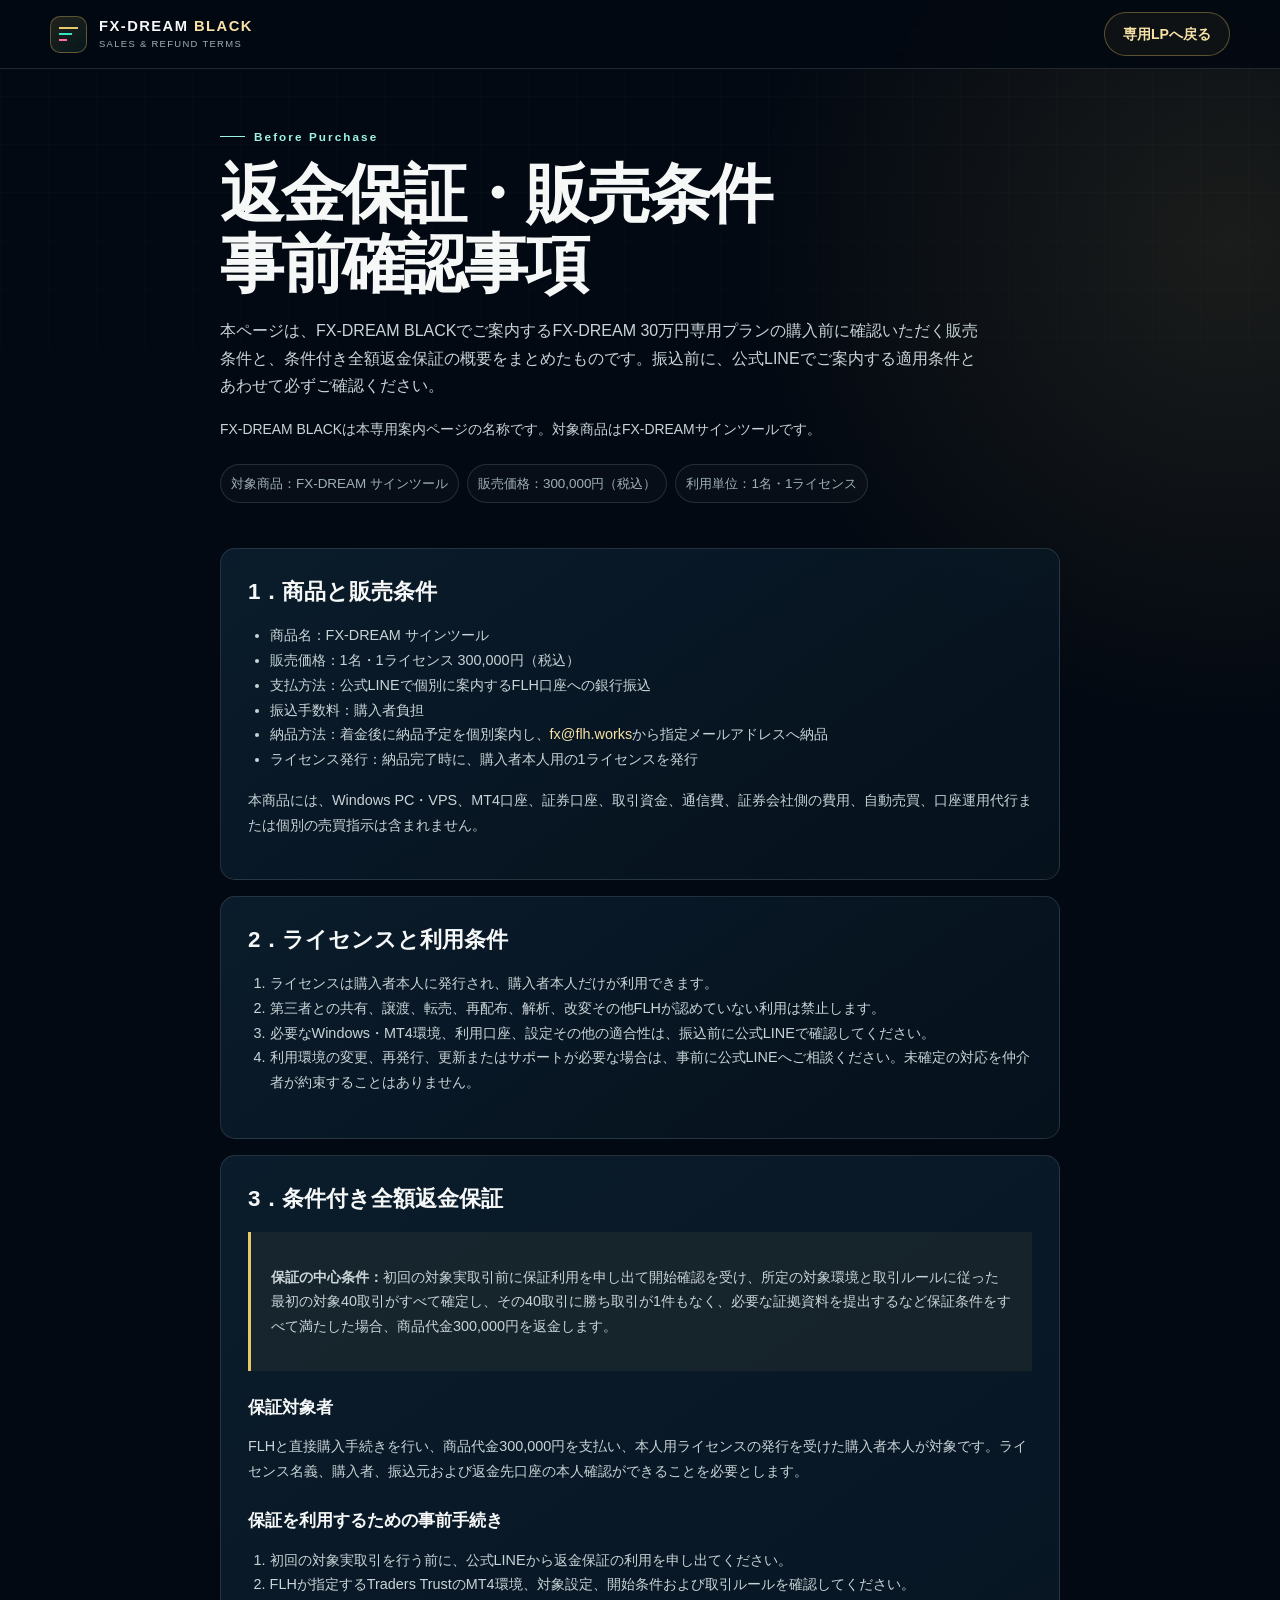
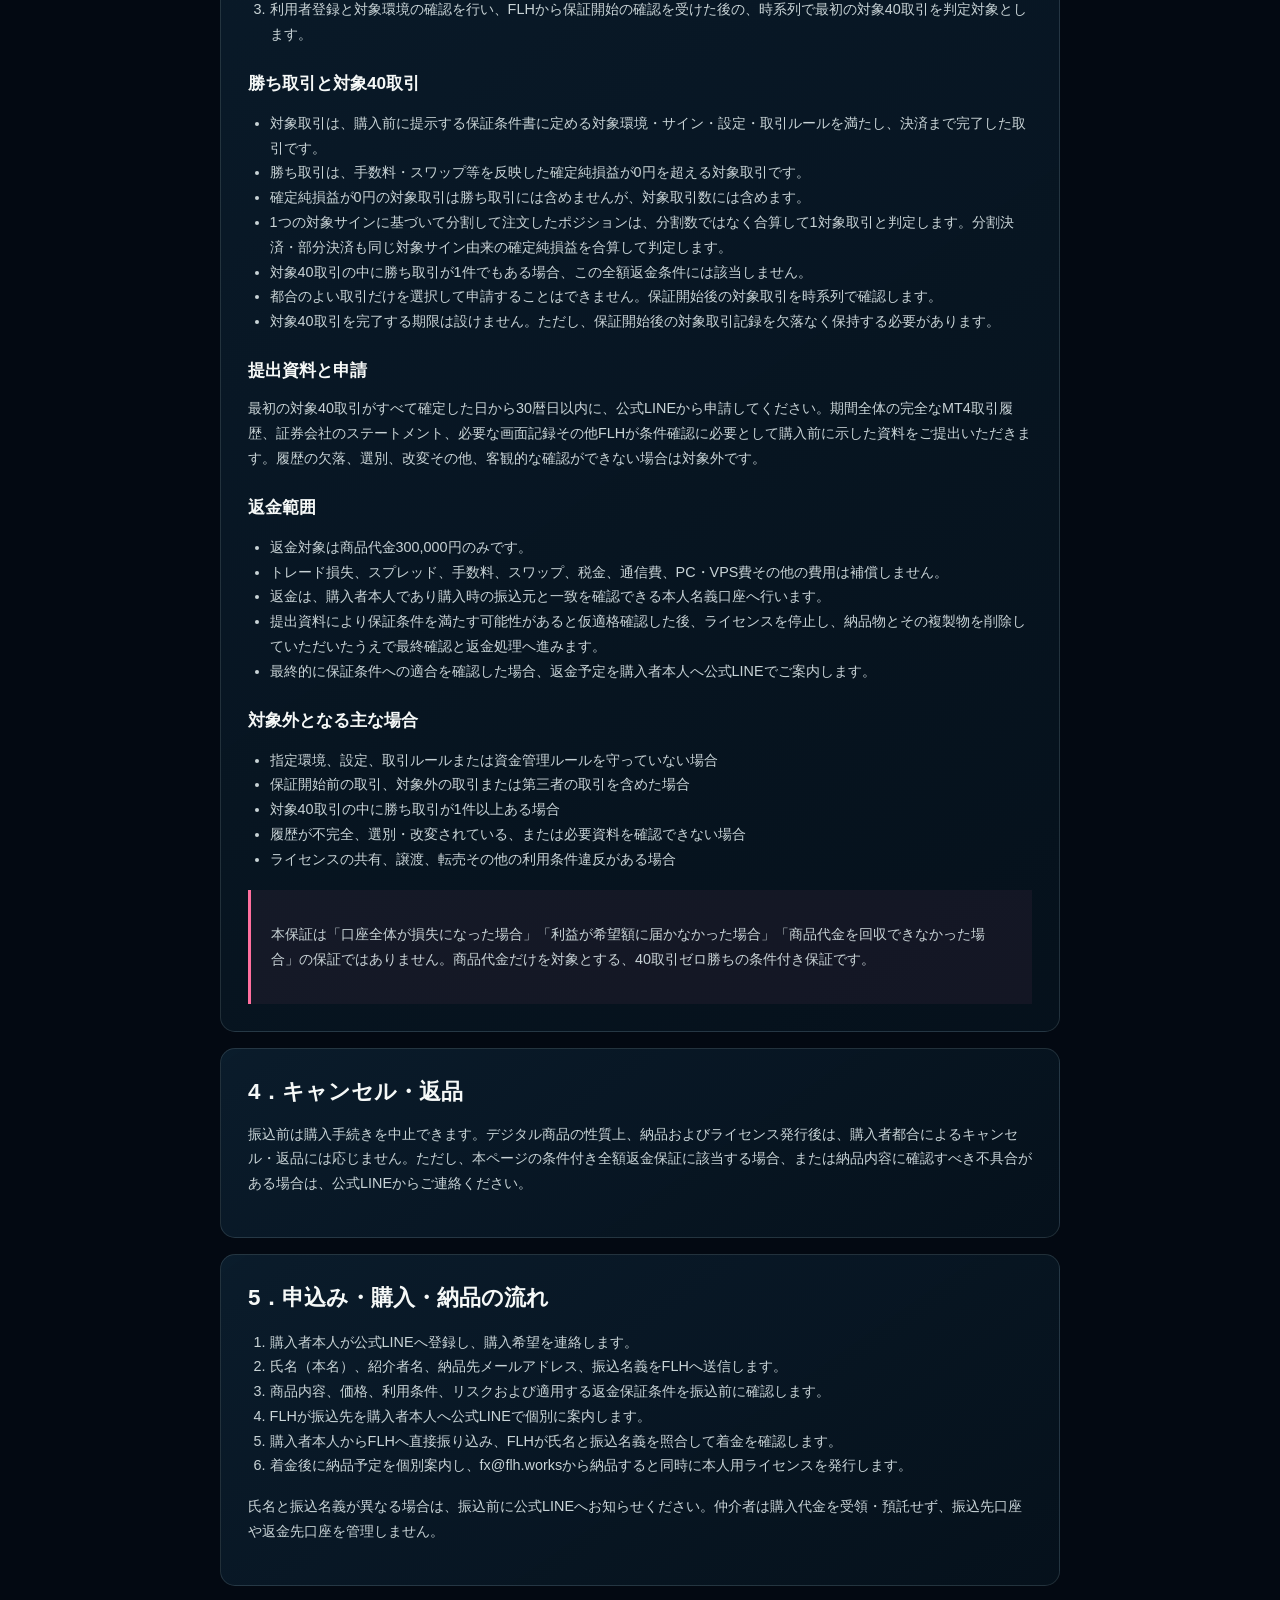
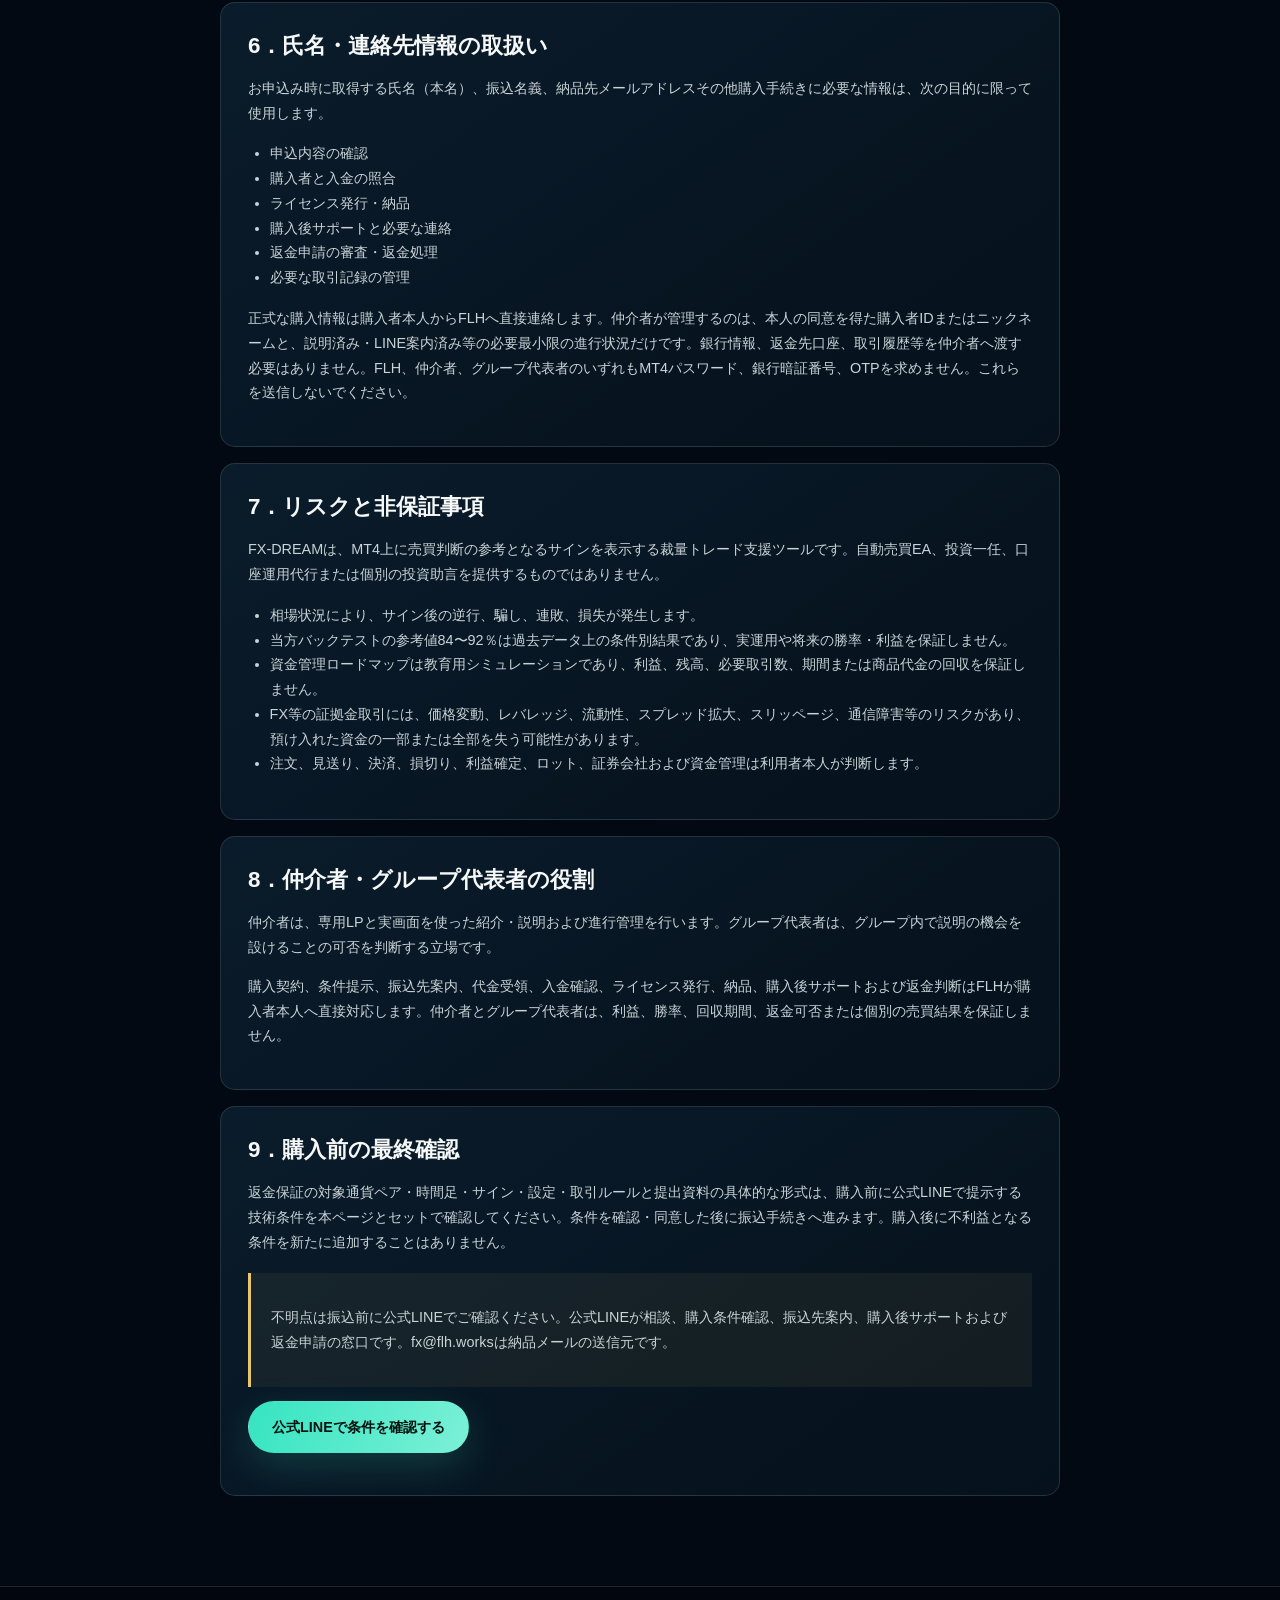
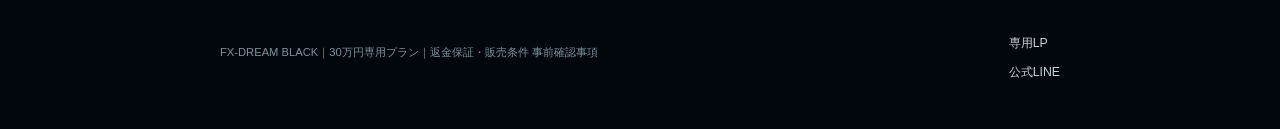
==== terms.html @ 77633f67 "Bust cached assets for rebuilt presentation" ====
<!doctype html>
<html lang="ja">
<head>
  <meta charset="utf-8">
  <meta name="viewport" content="width=device-width, initial-scale=1, viewport-fit=cover">
  <meta name="robots" content="noindex,nofollow,noarchive,nosnippet">
  <meta name="googlebot" content="noindex,nofollow,noarchive,nosnippet">
  <meta name="description" content="FX-DREAM BLACKで案内するFX-DREAM 30万円専用プランの販売条件、条件付き全額返金保証、リスクおよび個人情報の取扱いに関する事前確認事項です。">
  <meta name="theme-color" content="#030a12">
  <title>返金保証・販売条件｜FX-DREAM BLACK</title>
  <link rel="stylesheet" href="assets/css/styles.css?v=20260831-v2">
  <script src="assets/js/main.js?v=20260831-v2" defer></script>
</head>
<body>
  <a class="skip-link" href="#main">本文へ移動</a>
  <header class="site-header">
    <div class="container header-inner">
      <a class="brand" href="index.html" aria-label="FX-DREAM BLACK専用LPへ戻る">
        <span class="brand-symbol" aria-hidden="true"><i></i><i></i><i></i></span>
        <span class="brand-copy"><strong>FX-DREAM <em>BLACK</em></strong><span>SALES &amp; REFUND TERMS</span></span>
      </a>
      <a class="button secondary compact" href="index.html">専用LPへ戻る</a>
    </div>
  </header>

  <main class="subpage" id="main">
    <section class="simple-heading">
      <div class="narrow">
        <p class="eyebrow">Before Purchase</p>
        <h1>返金保証・販売条件<br>事前確認事項</h1>
        <p>本ページは、FX-DREAM BLACKでご案内するFX-DREAM 30万円専用プランの購入前に確認いただく販売条件と、条件付き全額返金保証の概要をまとめたものです。振込前に、公式LINEでご案内する適用条件とあわせて必ずご確認ください。</p>
        <p class="small muted">FX-DREAM BLACKは本専用案内ページの名称です。対象商品はFX-DREAMサインツールです。</p>
        <div class="doc-meta"><span>対象商品：FX-DREAM サインツール</span><span>販売価格：300,000円（税込）</span><span>利用単位：1名・1ライセンス</span></div>
      </div>
    </section>

    <section class="terms-content">
      <div class="narrow">
        <article class="term-card">
          <h2>1．商品と販売条件</h2>
          <ul>
            <li>商品名：FX-DREAM サインツール</li>
            <li>販売価格：1名・1ライセンス 300,000円（税込）</li>
            <li>支払方法：公式LINEで個別に案内するFLH口座への銀行振込</li>
            <li>振込手数料：購入者負担</li>
            <li>納品方法：着金後に納品予定を個別案内し、<span class="accent">fx@flh.works</span>から指定メールアドレスへ納品</li>
            <li>ライセンス発行：納品完了時に、購入者本人用の1ライセンスを発行</li>
          </ul>
          <p>本商品には、Windows PC・VPS、MT4口座、証券口座、取引資金、通信費、証券会社側の費用、自動売買、口座運用代行または個別の売買指示は含まれません。</p>
        </article>

        <article class="term-card">
          <h2>2．ライセンスと利用条件</h2>
          <ol>
            <li>ライセンスは購入者本人に発行され、購入者本人だけが利用できます。</li>
            <li>第三者との共有、譲渡、転売、再配布、解析、改変その他FLHが認めていない利用は禁止します。</li>
            <li>必要なWindows・MT4環境、利用口座、設定その他の適合性は、振込前に公式LINEで確認してください。</li>
            <li>利用環境の変更、再発行、更新またはサポートが必要な場合は、事前に公式LINEへご相談ください。未確定の対応を仲介者が約束することはありません。</li>
          </ol>
        </article>

        <article class="term-card">
          <h2>3．条件付き全額返金保証</h2>
          <div class="important-box"><p><strong>保証の中心条件：</strong>初回の対象実取引前に保証利用を申し出て開始確認を受け、所定の対象環境と取引ルールに従った最初の対象40取引がすべて確定し、その40取引に勝ち取引が1件もなく、必要な証拠資料を提出するなど保証条件をすべて満たした場合、商品代金300,000円を返金します。</p></div>

          <h3>保証対象者</h3>
          <p>FLHと直接購入手続きを行い、商品代金300,000円を支払い、本人用ライセンスの発行を受けた購入者本人が対象です。ライセンス名義、購入者、振込元および返金先口座の本人確認ができることを必要とします。</p>

          <h3>保証を利用するための事前手続き</h3>
          <ol>
            <li>初回の対象実取引を行う前に、公式LINEから返金保証の利用を申し出てください。</li>
            <li>FLHが指定するTraders TrustのMT4環境、対象設定、開始条件および取引ルールを確認してください。</li>
            <li>利用者登録と対象環境の確認を行い、FLHから保証開始の確認を受けた後の、時系列で最初の対象40取引を判定対象とします。</li>
          </ol>

          <h3>勝ち取引と対象40取引</h3>
          <ul>
            <li>対象取引は、購入前に提示する保証条件書に定める対象環境・サイン・設定・取引ルールを満たし、決済まで完了した取引です。</li>
            <li>勝ち取引は、手数料・スワップ等を反映した確定純損益が0円を超える対象取引です。</li>
            <li>確定純損益が0円の対象取引は勝ち取引には含めませんが、対象取引数には含めます。</li>
            <li>1つの対象サインに基づいて分割して注文したポジションは、分割数ではなく合算して1対象取引と判定します。分割決済・部分決済も同じ対象サイン由来の確定純損益を合算して判定します。</li>
            <li>対象40取引の中に勝ち取引が1件でもある場合、この全額返金条件には該当しません。</li>
            <li>都合のよい取引だけを選択して申請することはできません。保証開始後の対象取引を時系列で確認します。</li>
            <li>対象40取引を完了する期限は設けません。ただし、保証開始後の対象取引記録を欠落なく保持する必要があります。</li>
          </ul>

          <h3>提出資料と申請</h3>
          <p>最初の対象40取引がすべて確定した日から30暦日以内に、公式LINEから申請してください。期間全体の完全なMT4取引履歴、証券会社のステートメント、必要な画面記録その他FLHが条件確認に必要として購入前に示した資料をご提出いただきます。履歴の欠落、選別、改変その他、客観的な確認ができない場合は対象外です。</p>

          <h3>返金範囲</h3>
          <ul>
            <li>返金対象は商品代金300,000円のみです。</li>
            <li>トレード損失、スプレッド、手数料、スワップ、税金、通信費、PC・VPS費その他の費用は補償しません。</li>
            <li>返金は、購入者本人であり購入時の振込元と一致を確認できる本人名義口座へ行います。</li>
            <li>提出資料により保証条件を満たす可能性があると仮適格確認した後、ライセンスを停止し、納品物とその複製物を削除していただいたうえで最終確認と返金処理へ進みます。</li>
            <li>最終的に保証条件への適合を確認した場合、返金予定を購入者本人へ公式LINEでご案内します。</li>
          </ul>

          <h3>対象外となる主な場合</h3>
          <ul>
            <li>指定環境、設定、取引ルールまたは資金管理ルールを守っていない場合</li>
            <li>保証開始前の取引、対象外の取引または第三者の取引を含めた場合</li>
            <li>対象40取引の中に勝ち取引が1件以上ある場合</li>
            <li>履歴が不完全、選別・改変されている、または必要資料を確認できない場合</li>
            <li>ライセンスの共有、譲渡、転売その他の利用条件違反がある場合</li>
          </ul>

          <div class="ng-box"><p>本保証は「口座全体が損失になった場合」「利益が希望額に届かなかった場合」「商品代金を回収できなかった場合」の保証ではありません。商品代金だけを対象とする、40取引ゼロ勝ちの条件付き保証です。</p></div>
        </article>

        <article class="term-card">
          <h2>4．キャンセル・返品</h2>
          <p>振込前は購入手続きを中止できます。デジタル商品の性質上、納品およびライセンス発行後は、購入者都合によるキャンセル・返品には応じません。ただし、本ページの条件付き全額返金保証に該当する場合、または納品内容に確認すべき不具合がある場合は、公式LINEからご連絡ください。</p>
        </article>

        <article class="term-card">
          <h2>5．申込み・購入・納品の流れ</h2>
          <ol>
            <li>購入者本人が公式LINEへ登録し、購入希望を連絡します。</li>
            <li>氏名（本名）、紹介者名、納品先メールアドレス、振込名義をFLHへ送信します。</li>
            <li>商品内容、価格、利用条件、リスクおよび適用する返金保証条件を振込前に確認します。</li>
            <li>FLHが振込先を購入者本人へ公式LINEで個別に案内します。</li>
            <li>購入者本人からFLHへ直接振り込み、FLHが氏名と振込名義を照合して着金を確認します。</li>
            <li>着金後に納品予定を個別案内し、fx@flh.worksから納品すると同時に本人用ライセンスを発行します。</li>
          </ol>
          <p>氏名と振込名義が異なる場合は、振込前に公式LINEへお知らせください。仲介者は購入代金を受領・預託せず、振込先口座や返金先口座を管理しません。</p>
        </article>

        <article class="term-card">
          <h2>6．氏名・連絡先情報の取扱い</h2>
          <p>お申込み時に取得する氏名（本名）、振込名義、納品先メールアドレスその他購入手続きに必要な情報は、次の目的に限って使用します。</p>
          <ul>
            <li>申込内容の確認</li>
            <li>購入者と入金の照合</li>
            <li>ライセンス発行・納品</li>
            <li>購入後サポートと必要な連絡</li>
            <li>返金申請の審査・返金処理</li>
            <li>必要な取引記録の管理</li>
          </ul>
          <p>正式な購入情報は購入者本人からFLHへ直接連絡します。仲介者が管理するのは、本人の同意を得た購入者IDまたはニックネームと、説明済み・LINE案内済み等の必要最小限の進行状況だけです。銀行情報、返金先口座、取引履歴等を仲介者へ渡す必要はありません。FLH、仲介者、グループ代表者のいずれもMT4パスワード、銀行暗証番号、OTPを求めません。これらを送信しないでください。</p>
        </article>

        <article class="term-card">
          <h2>7．リスクと非保証事項</h2>
          <p>FX-DREAMは、MT4上に売買判断の参考となるサインを表示する裁量トレード支援ツールです。自動売買EA、投資一任、口座運用代行または個別の投資助言を提供するものではありません。</p>
          <ul>
            <li>相場状況により、サイン後の逆行、騙し、連敗、損失が発生します。</li>
            <li>当方バックテストの参考値84〜92％は過去データ上の条件別結果であり、実運用や将来の勝率・利益を保証しません。</li>
            <li>資金管理ロードマップは教育用シミュレーションであり、利益、残高、必要取引数、期間または商品代金の回収を保証しません。</li>
            <li>FX等の証拠金取引には、価格変動、レバレッジ、流動性、スプレッド拡大、スリッページ、通信障害等のリスクがあり、預け入れた資金の一部または全部を失う可能性があります。</li>
            <li>注文、見送り、決済、損切り、利益確定、ロット、証券会社および資金管理は利用者本人が判断します。</li>
          </ul>
        </article>

        <article class="term-card">
          <h2>8．仲介者・グループ代表者の役割</h2>
          <p>仲介者は、専用LPと実画面を使った紹介・説明および進行管理を行います。グループ代表者は、グループ内で説明の機会を設けることの可否を判断する立場です。</p>
          <p>購入契約、条件提示、振込先案内、代金受領、入金確認、ライセンス発行、納品、購入後サポートおよび返金判断はFLHが購入者本人へ直接対応します。仲介者とグループ代表者は、利益、勝率、回収期間、返金可否または個別の売買結果を保証しません。</p>
        </article>

        <article class="term-card">
          <h2>9．購入前の最終確認</h2>
          <p>返金保証の対象通貨ペア・時間足・サイン・設定・取引ルールと提出資料の具体的な形式は、購入前に公式LINEで提示する技術条件を本ページとセットで確認してください。条件を確認・同意した後に振込手続きへ進みます。購入後に不利益となる条件を新たに追加することはありません。</p>
          <div class="important-box"><p>不明点は振込前に公式LINEでご確認ください。公式LINEが相談、購入条件確認、振込先案内、購入後サポートおよび返金申請の窓口です。fx@flh.worksは納品メールの送信元です。</p></div>
          <p><a class="button" href="https://lin.ee/Pple6nd" target="_blank" rel="noopener noreferrer">公式LINEで条件を確認する</a></p>
        </article>
      </div>
    </section>
  </main>

  <footer class="site-footer">
    <div class="narrow footer-grid"><p>FX-DREAM BLACK｜30万円専用プラン｜返金保証・販売条件 事前確認事項</p><div class="footer-links"><a href="index.html">専用LP</a><a href="https://lin.ee/Pple6nd" target="_blank" rel="noopener noreferrer">公式LINE</a></div></div>
  </footer>
</body>
</html>
---- assets/css/styles.css ----
:root {
  color-scheme: dark;
  --bg: #030912;
  --bg-soft: #071421;
  --surface: #0a1a29;
  --surface-2: #0d2233;
  --ink: #f5f8f7;
  --muted: #9fb0b7;
  --muted-strong: #c9d4d7;
  --aqua: #35e4c1;
  --aqua-soft: #9cf5e2;
  --pink: #ff6f9e;
  --pink-soft: #ffb2ca;
  --gold: #e9c669;
  --gold-soft: #f8e2a6;
  --danger: #ff9b9b;
  --line: rgba(193, 218, 220, .15);
  --line-strong: rgba(233, 198, 105, .35);
  --shadow: 0 30px 90px rgba(0, 0, 0, .38);
  --radius-lg: 30px;
  --radius-md: 20px;
  --radius-sm: 13px;
  --max: 1180px;
}

* {
  box-sizing: border-box;
}

html {
  scroll-behavior: smooth;
  scroll-padding-top: 82px;
  -webkit-text-size-adjust: 100%;
}

body {
  margin: 0;
  color: var(--ink);
  background:
    radial-gradient(circle at 14% -10%, rgba(53, 228, 193, .13), transparent 31rem),
    radial-gradient(circle at 96% 5%, rgba(233, 198, 105, .1), transparent 30rem),
    var(--bg);
  font-family: -apple-system, BlinkMacSystemFont, "Hiragino Sans", "Yu Gothic UI", "Yu Gothic", Meiryo, sans-serif;
  line-height: 1.72;
  overflow-x: hidden;
}

body::before {
  position: fixed;
  inset: 0;
  z-index: -2;
  background-image:
    linear-gradient(rgba(255, 255, 255, .018) 1px, transparent 1px),
    linear-gradient(90deg, rgba(255, 255, 255, .018) 1px, transparent 1px);
  background-size: 48px 48px;
  content: "";
  mask-image: linear-gradient(to bottom, #000, transparent 78%);
}

body.is-menu-open {
  overflow: hidden;
}

img {
  display: block;
  max-width: 100%;
  height: auto;
}

a {
  color: inherit;
}

button,
a {
  -webkit-tap-highlight-color: transparent;
}

button,
input,
textarea,
select {
  font: inherit;
}

button {
  color: inherit;
}

:focus-visible {
  outline: 3px solid var(--gold);
  outline-offset: 4px;
}

.skip-link {
  position: fixed;
  top: 10px;
  left: 10px;
  z-index: 9999;
  padding: 9px 14px;
  border-radius: 9px;
  color: #07120f;
  background: var(--gold-soft);
  font-weight: 800;
  transform: translateY(-160%);
}

.skip-link:focus {
  transform: none;
}

.container {
  width: min(calc(100% - 40px), var(--max));
  margin-inline: auto;
}

.narrow {
  width: min(calc(100% - 40px), 840px);
  margin-inline: auto;
}

.muted {
  color: var(--muted);
}

.small {
  font-size: .87rem;
}

.accent {
  color: var(--gold-soft);
}

.eyebrow {
  margin: 0 0 13px;
  color: var(--aqua-soft);
  font-size: .73rem;
  font-weight: 900;
  letter-spacing: .18em;
  line-height: 1.5;
}

.eyebrow::before {
  display: inline-block;
  width: 25px;
  height: 1px;
  margin: 0 9px 4px 0;
  background: currentColor;
  content: "";
}

.site-header {
  position: fixed;
  inset: 0 0 auto;
  z-index: 100;
  border-bottom: 1px solid var(--line);
  background: rgba(3, 9, 18, .88);
  backdrop-filter: blur(18px);
}

.header-progress {
  height: 2px;
  background: rgba(255, 255, 255, .04);
}

.header-progress span {
  display: block;
  width: 0;
  height: 100%;
  background: linear-gradient(90deg, var(--aqua), var(--gold));
  transition: width .1s linear;
}

.header-inner {
  display: flex;
  min-height: 68px;
  align-items: center;
  justify-content: space-between;
  gap: 22px;
}

.brand {
  display: inline-flex;
  align-items: center;
  gap: 12px;
  color: var(--ink);
  text-decoration: none;
  white-space: nowrap;
}

.brand-symbol {
  display: grid;
  width: 37px;
  height: 37px;
  place-content: center;
  gap: 4px;
  border: 1px solid var(--line-strong);
  border-radius: 10px;
  background: linear-gradient(145deg, rgba(233, 198, 105, .14), rgba(53, 228, 193, .07));
}

.brand-symbol i {
  display: block;
  width: 19px;
  height: 2px;
  background: var(--gold);
}

.brand-symbol i:nth-child(2) {
  width: 13px;
  background: var(--aqua);
}

.brand-symbol i:nth-child(3) {
  width: 8px;
  background: var(--pink);
}

.brand-copy {
  display: grid;
  line-height: 1.06;
}

.brand-copy strong {
  font-size: .92rem;
  letter-spacing: .1em;
}

.brand-copy em {
  color: var(--gold-soft);
  font-style: normal;
}

.brand-copy span {
  margin-top: 5px;
  color: var(--muted);
  font-size: .59rem;
  letter-spacing: .14em;
}

.nav-list {
  display: flex;
  align-items: center;
  gap: 3px;
  margin: 0;
  padding: 0;
  list-style: none;
}

.nav-list a {
  display: block;
  padding: 8px 10px;
  border-radius: 8px;
  color: var(--muted-strong);
  font-size: .76rem;
  font-weight: 760;
  text-decoration: none;
}

.nav-list a:hover,
.nav-list a[aria-current="true"] {
  color: var(--ink);
  background: rgba(255, 255, 255, .06);
}

.nav-list .nav-cta {
  margin-left: 8px;
  padding-inline: 16px;
  color: #03130f;
  background: var(--aqua);
}

.nav-list .nav-cta:hover {
  color: #03130f;
  background: var(--aqua-soft);
}

.menu-button {
  display: none;
  width: 44px;
  height: 44px;
  border: 1px solid var(--line);
  border-radius: 11px;
  background: rgba(255, 255, 255, .04);
  cursor: pointer;
}

.menu-button span,
.menu-button::before,
.menu-button::after {
  display: block;
  width: 20px;
  height: 1px;
  margin: 5px auto;
  background: currentColor;
  content: "";
}

.button {
  display: inline-flex;
  min-height: 52px;
  align-items: center;
  justify-content: center;
  gap: 10px;
  padding: 12px 23px;
  border: 1px solid transparent;
  border-radius: 999px;
  color: #03130f;
  background: linear-gradient(115deg, var(--aqua), #7cf0d7);
  box-shadow: 0 13px 38px rgba(53, 228, 193, .18);
  font-weight: 880;
  text-decoration: none;
  transition: transform .2s ease, box-shadow .2s ease;
}

.button:hover {
  box-shadow: 0 17px 46px rgba(53, 228, 193, .27);
  transform: translateY(-2px);
}

.button.secondary {
  border-color: var(--line-strong);
  color: var(--gold-soft);
  background: rgba(233, 198, 105, .05);
  box-shadow: none;
}

.button.compact {
  min-height: 44px;
  padding: 9px 18px;
  font-size: .88rem;
}

.hero {
  position: relative;
  padding: 112px 0 38px;
  overflow: clip;
}

.hero::before {
  position: absolute;
  top: 2%;
  right: -9rem;
  z-index: -1;
  width: 34rem;
  height: 34rem;
  border: 1px solid rgba(233, 198, 105, .15);
  border-radius: 50%;
  box-shadow: 0 0 0 80px rgba(53, 228, 193, .025), 0 0 0 160px rgba(233, 198, 105, .017);
  content: "";
}

.hero-shell {
  display: grid;
  grid-template-columns: minmax(0, .95fr) minmax(510px, 1.05fr);
  align-items: center;
  gap: clamp(34px, 5vw, 68px);
}

.hero h1 {
  margin: 0;
  letter-spacing: -.045em;
  line-height: 1.02;
}

.hero h1 span,
.hero h1 strong,
.hero h1 em {
  display: block;
}

.hero h1 span {
  color: var(--muted-strong);
  font-size: clamp(1.35rem, 2vw, 1.8rem);
  font-weight: 720;
  letter-spacing: -.02em;
}

.hero h1 strong {
  margin-top: .14em;
  color: transparent;
  background: linear-gradient(102deg, var(--gold-soft), var(--gold) 48%, var(--aqua-soft));
  -webkit-background-clip: text;
  background-clip: text;
  font-size: clamp(3rem, 4.35vw, 4.35rem);
  font-weight: 900;
  white-space: nowrap;
}

.hero h1 strong small {
  margin-right: .34em;
  font-family: inherit;
  font-size: .36em;
  font-weight: 850;
  letter-spacing: .04em;
  vertical-align: .3em;
}

.hero h1 em {
  margin-top: .32em;
  font-size: clamp(1.95rem, 3.1vw, 3rem);
  font-style: normal;
  font-weight: 850;
  line-height: 1.16;
}

.hero-lead {
  max-width: 600px;
  margin: 24px 0 0;
  color: var(--muted-strong);
  font-size: clamp(.98rem, 1.3vw, 1.12rem);
}

.hero-facts {
  display: grid;
  grid-template-columns: 1.2fr .72fr .9fr;
  gap: 9px;
  margin-top: 25px;
}

.hero-facts div {
  padding: 13px 14px;
  border: 1px solid var(--line);
  border-radius: 12px;
  background: rgba(255, 255, 255, .026);
}

.hero-facts strong {
  display: block;
  color: var(--gold-soft);
  font-size: 1.15rem;
  line-height: 1.25;
}

.hero-facts strong small {
  margin-left: 3px;
  font-size: .58em;
}

.hero-facts span {
  display: block;
  margin-top: 3px;
  color: var(--muted);
  font-size: .72rem;
}

.hero-button {
  margin-top: 25px;
}

.hero-caveat {
  margin: 17px 0 0;
  color: var(--muted);
  font-size: .72rem;
  line-height: 1.62;
}

.hero-visual {
  min-width: 0;
}

.hero-screen,
.proof-screen,
.gallery-rail button,
.roadmap-visual,
.text-link {
  border: 0;
  cursor: zoom-in;
}

.hero-screen {
  width: 100%;
  padding: 10px;
  border: 1px solid var(--line-strong);
  border-radius: 26px;
  background: linear-gradient(145deg, rgba(255, 255, 255, .075), rgba(255, 255, 255, .018));
  box-shadow: var(--shadow);
  text-align: left;
}

.screen-chrome {
  display: flex;
  min-height: 28px;
  align-items: center;
  gap: 6px;
  padding: 0 5px 7px;
}

.screen-chrome i {
  width: 7px;
  height: 7px;
  border-radius: 50%;
  background: rgba(255, 255, 255, .22);
}

.screen-chrome i:first-child {
  background: var(--pink);
}

.screen-chrome i:nth-child(2) {
  background: var(--gold);
}

.screen-chrome i:nth-child(3) {
  background: var(--aqua);
}

.screen-chrome b {
  margin-left: auto;
  color: var(--muted);
  font-size: .63rem;
  font-weight: 700;
  letter-spacing: .1em;
}

.annotated-frame {
  position: relative;
  display: block;
  margin-inline: auto;
  overflow: hidden;
  border: 1px solid rgba(255, 255, 255, .08);
  border-radius: 17px;
  background: #01050a;
}

.annotated-frame img {
  width: 100%;
  height: auto;
}

.signal-pin {
  position: absolute;
  z-index: 3;
  display: grid;
  place-items: center;
  pointer-events: none;
  transform: translate(-50%, -50%);
}

.signal-pin i {
  display: block;
  width: clamp(31px, 3.5vw, 48px);
  height: clamp(31px, 3.5vw, 48px);
  border: 3px solid currentColor;
  border-radius: 50%;
  background: rgba(3, 9, 18, .07);
  box-shadow: 0 0 0 5px rgba(3, 9, 18, .58), 0 0 26px currentColor;
  animation: signal-pulse 2.6s ease-in-out infinite;
}

.signal-pin b {
  position: absolute;
  bottom: calc(100% + 8px);
  left: 50%;
  min-width: 55px;
  padding: 4px 8px;
  border-radius: 999px;
  color: #04100d;
  background: currentColor;
  font-size: .62rem;
  font-weight: 950;
  letter-spacing: .09em;
  line-height: 1;
  text-align: center;
  transform: translateX(-50%);
}

.signal-pin.buy {
  color: var(--aqua);
}

.signal-pin.sell {
  color: var(--pink);
}

.signal-pin.buy b {
  color: #04100d;
  background: var(--aqua);
}

.signal-pin.sell b {
  color: #18050b;
  background: var(--pink);
}

.hero-buy {
  top: 66.4%;
  left: 11.6%;
}

.hero-sell {
  top: 31%;
  left: 73.5%;
}

.case-buy {
  top: 76%;
  left: 15.2%;
}

.case-sell {
  top: 28.5%;
  left: 63.3%;
}

.reversal-sell {
  top: 39%;
  left: 12%;
}

.reversal-buy {
  top: 53%;
  left: 87.5%;
}

@keyframes signal-pulse {
  0%, 100% { transform: scale(.94); opacity: .84; }
  50% { transform: scale(1.08); opacity: 1; }
}

@media (prefers-reduced-motion: reduce) {
  *, *::before, *::after {
    scroll-behavior: auto !important;
    animation-duration: .01ms !important;
    animation-iteration-count: 1 !important;
  }
}

.visual-caption {
  display: flex;
  align-items: center;
  justify-content: space-between;
  gap: 10px;
  padding: 11px 9px 0;
  color: var(--muted);
  font-size: .72rem;
}

.visual-caption span {
  display: inline-flex;
  align-items: center;
  gap: 8px;
  color: var(--aqua-soft);
  font-weight: 800;
}

.visual-caption span i {
  width: 7px;
  height: 7px;
  border-radius: 50%;
  background: var(--aqua);
  box-shadow: 0 0 0 5px rgba(53, 228, 193, .1);
}

.hero-footnote {
  margin-top: 24px;
  color: var(--muted);
  font-size: .67rem;
  text-align: center;
}

.presenter-band {
  border-block: 1px solid var(--line);
  background: linear-gradient(100deg, rgba(53, 228, 193, .08), rgba(233, 198, 105, .04));
}

.presenter-inner {
  display: grid;
  grid-template-columns: auto 1fr auto;
  align-items: center;
  gap: 28px;
  min-height: 155px;
  padding-block: 25px;
}

.presenter-number {
  color: rgba(233, 198, 105, .34);
  font-family: Georgia, serif;
  font-size: 4.2rem;
  font-style: italic;
  line-height: 1;
}

.presenter-inner .eyebrow {
  margin-bottom: 7px;
}

.presenter-inner h2 {
  margin: 0;
  font-size: clamp(1.35rem, 2.2vw, 2rem);
  line-height: 1.32;
}

.presenter-inner p:last-child {
  margin: 5px 0 0;
  color: var(--muted);
  font-size: .86rem;
}

.presenter-badge {
  min-width: 150px;
  padding: 15px 19px;
  border: 1px solid var(--line-strong);
  border-radius: 14px;
  background: rgba(3, 9, 18, .48);
  text-align: center;
}

.presenter-badge span,
.presenter-badge strong {
  display: block;
}

.presenter-badge span {
  color: var(--muted);
  font-size: .72rem;
}

.presenter-badge strong {
  color: var(--gold-soft);
  font-size: 1.05rem;
}

.section {
  position: relative;
  padding: clamp(74px, 8vw, 104px) 0;
}

.section-intro {
  margin-bottom: 46px;
}

.section-intro h2,
.simple-heading h1,
.simple-heading h2 {
  margin: 0;
  font-size: clamp(2.35rem, 4.7vw, 4.4rem);
  letter-spacing: -.045em;
  line-height: 1.1;
}

.section-intro h2 span,
.simple-heading h2 span {
  color: var(--gold-soft);
}

.section-intro > p:last-child,
.section-intro > div + p {
  max-width: 680px;
  margin: 20px 0 0;
  color: var(--muted-strong);
}

.center-intro {
  max-width: 900px;
  margin-inline: auto;
  text-align: center;
}

.center-intro > p:last-child {
  margin-inline: auto;
}

.compact-intro {
  display: grid;
  grid-template-columns: .8fr 1fr;
  align-items: end;
  gap: 48px;
}

.compact-intro .eyebrow {
  grid-column: 1 / -1;
  margin-bottom: -28px;
}

.compact-intro > p:last-child {
  margin: 0;
}

.process-section {
  background: rgba(7, 20, 33, .56);
}

.process-grid {
  display: grid;
  grid-template-columns: repeat(3, 1fr);
  gap: 15px;
  margin: 0;
  padding: 0;
  list-style: none;
}

.process-grid li {
  position: relative;
  min-height: 245px;
  padding: 27px;
  overflow: hidden;
  border: 1px solid var(--line);
  border-radius: var(--radius-md);
  background: linear-gradient(145deg, rgba(13, 34, 51, .88), rgba(6, 18, 29, .91));
}

.process-grid li:not(:last-child)::after {
  position: absolute;
  top: 50%;
  right: -13px;
  z-index: 2;
  display: grid;
  width: 26px;
  height: 26px;
  place-items: center;
  border: 1px solid var(--line-strong);
  border-radius: 50%;
  color: var(--gold);
  background: var(--bg);
  content: "→";
  font-size: .72rem;
  transform: translateY(-50%);
}

.process-index {
  position: absolute;
  top: 15px;
  right: 21px;
  color: rgba(255, 255, 255, .07);
  font-family: Georgia, serif;
  font-size: 3.4rem;
}

.process-grid li > strong {
  color: var(--aqua-soft);
  font-size: .76rem;
  letter-spacing: .16em;
}

.process-grid h3 {
  margin: 47px 0 11px;
  font-size: 1.42rem;
}

.process-grid p {
  margin: 0;
  color: var(--muted);
  font-size: .91rem;
}

.process-note {
  margin: 18px 0 0;
  color: var(--muted);
  font-size: .78rem;
  text-align: center;
}

.screens-section {
  padding-bottom: 0;
  border-top: 1px solid var(--line);
}

.signal-legend {
  display: inline-flex;
  align-items: center;
  gap: 18px;
  margin-top: 18px;
  padding: 10px 15px;
  border: 1px solid var(--line);
  border-radius: 999px;
  background: rgba(255, 255, 255, .025);
  font-size: .78rem;
  font-weight: 800;
}

.signal-legend span {
  display: inline-flex;
  align-items: center;
  gap: 8px;
}

.signal-legend i {
  width: 10px;
  height: 10px;
  border: 2px solid currentColor;
  border-radius: 50%;
}

.signal-legend .buy {
  color: var(--aqua-soft);
}

.signal-legend .sell {
  color: var(--pink-soft);
}

.screen-story {
  display: grid;
  grid-template-columns: minmax(0, 1fr) minmax(360px, 480px);
  align-items: center;
  gap: clamp(38px, 6vw, 76px);
  margin-top: 24px;
  padding: clamp(28px, 4.5vw, 50px);
  border: 1px solid var(--line);
  border-radius: var(--radius-lg);
  background: linear-gradient(135deg, rgba(12, 31, 46, .89), rgba(5, 16, 27, .95));
  box-shadow: 0 20px 60px rgba(0, 0, 0, .2);
}

.screen-story.reverse {
  grid-template-columns: minmax(450px, 650px) minmax(0, 1fr);
}

.screen-story.reverse .story-copy {
  order: 2;
}

.screen-story.reverse .proof-screen {
  order: 1;
}

.story-no {
  display: block;
  color: rgba(233, 198, 105, .55);
  font-family: Georgia, serif;
  font-size: .9rem;
  font-style: italic;
  letter-spacing: .08em;
}

.story-label {
  margin: 28px 0 8px;
  font-size: .75rem;
  font-weight: 900;
  letter-spacing: .16em;
}

.story-label.buy {
  color: var(--aqua-soft);
}

.story-label.sell {
  color: var(--pink-soft);
}

.story-label.both {
  color: var(--gold-soft);
}

.story-copy h3 {
  margin: 0;
  font-size: clamp(1.8rem, 3vw, 3rem);
  letter-spacing: -.04em;
  line-height: 1.2;
}

.story-copy > p:not(.story-label) {
  margin: 18px 0 0;
  color: var(--muted-strong);
}

.text-link {
  display: inline-block;
  margin-top: 22px;
  padding: 0 0 4px;
  border-bottom: 1px solid currentColor;
  color: var(--gold-soft);
  background: transparent;
  font-size: .84rem;
  font-weight: 800;
  text-decoration: none;
}

.proof-screen {
  width: 100%;
  padding: 0;
  border-radius: 20px;
  background: #02070c;
  box-shadow: var(--shadow);
}

.proof-screen .annotated-frame {
  width: 100%;
}

.proof-screen.landscape {
  max-width: 650px;
}

.proof-screen.portrait {
  width: min(100%, 420px);
  justify-self: center;
}

.screen-library {
  margin-top: 54px;
  padding: 44px 0 50px;
  border-block: 1px solid var(--line);
  background: rgba(7, 20, 33, .72);
}

.library-heading {
  display: flex;
  align-items: end;
  justify-content: space-between;
  gap: 20px;
}

.library-heading .eyebrow {
  margin-bottom: 7px;
}

.library-heading h3 {
  margin: 0;
  font-size: clamp(1.35rem, 2.4vw, 2.1rem);
}

.library-heading > p {
  margin: 0;
  color: var(--muted);
  font-size: .76rem;
}

.gallery-rail {
  display: flex;
  gap: 14px;
  margin-top: 25px;
  padding: 0 max(20px, calc((100vw - var(--max)) / 2)) 15px;
  overflow-x: auto;
  overscroll-behavior-inline: contain;
  scrollbar-color: var(--gold) rgba(255, 255, 255, .05);
  scroll-snap-type: x proximity;
}

.gallery-rail figure {
  flex: 0 0 278px;
  margin: 0;
  scroll-snap-align: start;
}

.gallery-rail button {
  width: 100%;
  height: 190px;
  padding: 8px;
  overflow: hidden;
  border: 1px solid var(--line);
  border-radius: 14px;
  background: #02070c;
}

.gallery-rail img {
  width: 100%;
  height: 100%;
  object-fit: contain;
}

.gallery-rail figcaption {
  padding: 8px 4px 0;
  color: var(--muted);
  font-size: .69rem;
  font-weight: 800;
  letter-spacing: .08em;
}

.evidence-note {
  margin-top: 11px;
  color: var(--muted);
  font-size: .72rem;
}

.backtest-section {
  overflow: hidden;
  background:
    radial-gradient(circle at 17% 45%, rgba(53, 228, 193, .12), transparent 27rem),
    linear-gradient(120deg, #06131f, #030912 58%);
}

.backtest-grid {
  display: grid;
  grid-template-columns: minmax(0, .9fr) minmax(500px, 1.1fr);
  align-items: center;
  gap: clamp(40px, 7vw, 90px);
}

.number-lockup {
  display: flex;
  align-items: baseline;
  margin: 2px 0 0;
  color: transparent;
  background: linear-gradient(105deg, var(--aqua-soft), var(--aqua) 45%, var(--gold));
  -webkit-background-clip: text;
  background-clip: text;
  font-family: Georgia, "Times New Roman", serif;
  font-size: clamp(5.4rem, 9.6vw, 9rem);
  font-weight: 700;
  letter-spacing: -.07em;
  line-height: .88;
  white-space: nowrap;
}

.number-lockup i {
  margin-inline: .04em;
  font-size: .55em;
  font-style: normal;
}

.number-lockup small {
  margin-left: .05em;
  font-size: .3em;
}

.backtest-number h2 {
  margin: 30px 0 0;
  font-size: clamp(1.55rem, 2.6vw, 2.45rem);
  letter-spacing: -.035em;
  line-height: 1.3;
}

.backtest-number > p:last-child {
  margin: 16px 0 0;
  color: var(--muted);
}

.backtest-facts {
  display: grid;
  grid-template-columns: 1fr 1fr;
  gap: 13px;
}

.fact-card {
  min-height: 250px;
  padding: 25px;
  border: 1px solid var(--line);
  border-radius: var(--radius-md);
  background: linear-gradient(145deg, rgba(14, 37, 54, .82), rgba(7, 20, 32, .9));
}

.fact-card > span {
  display: inline-block;
  padding: 5px 9px;
  border-radius: 999px;
  font-size: .69rem;
  font-weight: 900;
}

.fact-card.positive > span {
  color: var(--aqua-soft);
  background: rgba(53, 228, 193, .08);
}

.fact-card.caution > span {
  color: var(--pink-soft);
  background: rgba(255, 111, 158, .08);
}

.fact-card h3 {
  margin: 19px 0 12px;
  font-size: 1.28rem;
}

.fact-card ul {
  margin: 0;
  padding-left: 1.2em;
  color: var(--muted);
  font-size: .86rem;
}

.loss-strip {
  grid-column: 1 / -1;
  display: grid;
  grid-template-columns: auto 1fr;
  gap: 18px;
  padding: 18px 21px;
  border: 1px solid rgba(255, 111, 158, .23);
  border-radius: 14px;
  background: rgba(255, 111, 158, .055);
}

.loss-strip strong {
  color: var(--pink-soft);
}

.loss-strip p {
  margin: 0;
  color: var(--muted);
  font-size: .81rem;
}

.roadmap-section {
  border-block: 1px solid var(--line);
  background: rgba(7, 20, 33, .68);
}

.roadmap-intro,
.roles-intro,
.flow-intro {
  display: grid;
  grid-template-columns: minmax(0, 1fr) minmax(400px, .9fr);
  align-items: end;
  gap: 54px;
}

.roadmap-intro > p,
.roles-intro > p,
.flow-intro > p {
  margin: 0;
}

.roadmap-shell {
  padding: 10px;
  border: 1px solid var(--line-strong);
  border-radius: 24px;
  background: rgba(255, 255, 255, .025);
  box-shadow: var(--shadow);
}

.roadmap-scroll {
  overflow-x: auto;
  border-radius: 16px;
  scrollbar-color: var(--gold) rgba(255, 255, 255, .06);
}

.roadmap-visual {
  position: relative;
  display: block;
  width: 100%;
  min-width: 880px;
  padding: 0;
  overflow: hidden;
  border-radius: 14px;
  background: #061527;
}

.roadmap-visual img {
  width: 100%;
  height: auto;
}

.roadmap-marker {
  position: absolute;
  top: 47.8%;
  right: 1.7%;
  z-index: 2;
  display: grid;
  max-width: 230px;
  padding: 8px 13px 8px 28px;
  border: 1px solid var(--aqua);
  border-radius: 10px;
  color: #03120e;
  background: rgba(156, 245, 226, .94);
  box-shadow: 0 9px 30px rgba(0, 0, 0, .33);
  text-align: left;
  transform: translateY(-50%);
}

.roadmap-marker i {
  position: absolute;
  top: 50%;
  left: -22px;
  width: 38px;
  height: 2px;
  background: var(--aqua);
}

.roadmap-marker i::before {
  position: absolute;
  top: 50%;
  left: 0;
  width: 10px;
  height: 10px;
  border: 3px solid var(--aqua);
  border-radius: 50%;
  background: var(--bg);
  content: "";
  transform: translate(-50%, -50%);
}

.roadmap-marker b {
  font-size: .78rem;
}

.roadmap-marker small {
  font-size: .59rem;
  line-height: 1.35;
}

.roadmap-caption {
  display: flex;
  align-items: center;
  justify-content: space-between;
  gap: 12px;
  padding: 11px 8px 0;
  color: var(--muted);
  font-size: .7rem;
}

.milestone-grid {
  display: grid;
  grid-template-columns: repeat(4, 1fr);
  gap: 11px;
  margin-top: 18px;
}

.milestone-grid article {
  display: flex;
  min-height: 98px;
  align-items: center;
  justify-content: space-between;
  gap: 12px;
  padding: 17px 19px;
  border: 1px solid var(--line);
  border-radius: 14px;
  background: rgba(255, 255, 255, .023);
}

.milestone-grid article.featured {
  border-color: var(--line-strong);
  background: linear-gradient(135deg, rgba(233, 198, 105, .1), rgba(53, 228, 193, .05));
}

.milestone-grid span {
  color: var(--muted-strong);
  font-size: .76rem;
  font-weight: 850;
  letter-spacing: .08em;
}

.milestone-grid strong {
  color: var(--gold-soft);
  font-family: Georgia, serif;
  font-size: 2.3rem;
  line-height: 1;
}

.milestone-grid strong small {
  margin-left: 4px;
  color: var(--muted);
  font-family: inherit;
  font-size: .34em;
}

.roadmap-truth {
  display: grid;
  grid-template-columns: 1fr 1fr;
  gap: 12px;
  margin-top: 18px;
}

.roadmap-truth div {
  padding: 20px 22px;
  border-left: 3px solid var(--aqua);
  background: rgba(53, 228, 193, .045);
}

.roadmap-truth div:nth-child(2) {
  border-color: var(--gold);
  background: rgba(233, 198, 105, .045);
}

.roadmap-truth strong {
  font-size: 1.05rem;
}

.roadmap-truth p {
  margin: 6px 0 0;
  color: var(--muted);
  font-size: .82rem;
}

.roadmap-actions {
  display: flex;
  align-items: center;
  gap: 23px;
  margin-top: 22px;
}

.roadmap-actions p {
  max-width: 700px;
  margin: 0;
  color: var(--muted);
  font-size: .73rem;
}

.offer-section {
  background:
    radial-gradient(circle at 50% 8%, rgba(233, 198, 105, .09), transparent 33rem),
    var(--bg);
}

.offer-intro {
  margin-bottom: 38px;
}

.price-hero {
  display: grid;
  grid-template-columns: .9fr 1.1fr;
  overflow: hidden;
  border: 1px solid var(--line-strong);
  border-radius: var(--radius-lg);
  background: linear-gradient(130deg, rgba(233, 198, 105, .1), rgba(10, 29, 43, .88) 52%, rgba(53, 228, 193, .07));
  box-shadow: var(--shadow);
}

.price-heading {
  display: flex;
  min-height: 330px;
  flex-direction: column;
  justify-content: center;
  padding: 44px;
  border-right: 1px solid var(--line);
}

.price-heading > span {
  color: var(--gold-soft);
  font-size: .8rem;
  font-weight: 900;
  letter-spacing: .08em;
}

.price-heading strong {
  display: block;
  margin-top: 12px;
  color: var(--ink);
  font-family: Georgia, "Times New Roman", serif;
  font-size: clamp(3.7rem, 6.5vw, 6.3rem);
  letter-spacing: -.065em;
  line-height: .96;
  white-space: nowrap;
}

.price-heading strong small {
  margin-left: 8px;
  color: var(--muted-strong);
  font-family: inherit;
  font-size: .19em;
  letter-spacing: 0;
}

.price-heading p {
  margin: 18px 0 0;
  color: var(--aqua-soft);
  font-weight: 800;
}

.deliverables {
  display: grid;
  align-content: center;
  gap: 0;
  margin: 0;
  padding: 32px 42px;
  list-style: none;
}

.deliverables li {
  display: grid;
  grid-template-columns: 42px 1fr;
  align-items: center;
  gap: 15px;
  min-height: 58px;
  border-bottom: 1px solid var(--line);
  color: var(--muted-strong);
}

.deliverables li:last-child {
  border-bottom: 0;
}

.deliverables span {
  color: rgba(233, 198, 105, .65);
  font-family: Georgia, serif;
  font-size: .78rem;
  font-style: italic;
}

.offer-note {
  margin: 15px auto 0;
  color: var(--muted);
  font-size: .73rem;
  text-align: center;
}

.guarantee-block {
  display: grid;
  grid-template-columns: .78fr 1.22fr;
  gap: 38px;
  margin-top: 58px;
  padding: clamp(30px, 5vw, 56px);
  border: 1px solid var(--line);
  border-radius: var(--radius-lg);
  background: linear-gradient(140deg, rgba(13, 34, 51, .9), rgba(5, 16, 27, .96));
}

.guarantee-lead h3 {
  margin: 0;
  font-size: clamp(2.05rem, 3.7vw, 3.45rem);
  letter-spacing: -.04em;
  line-height: 1.16;
}

.guarantee-lead h3 span {
  color: var(--gold-soft);
}

.guarantee-lead > p:not(.eyebrow) {
  margin: 18px 0 0;
  color: var(--muted-strong);
}

.guarantee-conditions {
  display: grid;
  grid-template-columns: 1fr 1fr;
  gap: 11px;
}

.guarantee-conditions article {
  position: relative;
  min-height: 155px;
  padding: 22px;
  overflow: hidden;
  border: 1px solid var(--line);
  border-radius: 15px;
  background: rgba(255, 255, 255, .024);
}

.guarantee-conditions article > span {
  position: absolute;
  top: 5px;
  right: 15px;
  color: rgba(255, 255, 255, .06);
  font-family: Georgia, serif;
  font-size: 3.2rem;
}

.guarantee-conditions strong {
  position: relative;
  color: var(--aqua-soft);
}

.guarantee-conditions p {
  position: relative;
  margin: 10px 0 0;
  color: var(--muted);
  font-size: .82rem;
}

.guarantee-warning {
  grid-column: 1 / -1;
  display: grid;
  grid-template-columns: auto 1fr;
  gap: 18px;
  padding-top: 24px;
  border-top: 1px solid rgba(255, 111, 158, .22);
}

.guarantee-warning strong {
  color: var(--pink-soft);
}

.guarantee-warning span {
  color: var(--muted);
  font-size: .8rem;
}

.roles-section {
  border-block: 1px solid var(--line);
  background: rgba(7, 20, 33, .67);
}

.role-lanes {
  display: grid;
  grid-template-columns: repeat(3, 1fr);
  gap: 14px;
}

.role-lanes article {
  position: relative;
  min-height: 250px;
  padding: 28px;
  overflow: hidden;
  border: 1px solid var(--line);
  border-radius: var(--radius-md);
  background: linear-gradient(145deg, rgba(14, 37, 54, .84), rgba(7, 20, 32, .9));
}

.role-index {
  position: absolute;
  top: 9px;
  right: 18px;
  color: rgba(255, 255, 255, .06);
  font-family: Georgia, serif;
  font-size: 4rem;
}

.role-lanes article > p {
  position: relative;
  margin: 0;
  color: var(--gold-soft);
  font-size: .74rem;
  font-weight: 850;
  letter-spacing: .1em;
}

.role-lanes h3 {
  position: relative;
  margin: 29px 0 13px;
  font-size: 1.45rem;
}

.role-lanes ul {
  position: relative;
  margin: 0;
  padding-left: 1.15em;
  color: var(--muted);
  font-size: .87rem;
}

.role-note {
  margin: 17px 0 0;
  color: var(--muted);
  font-size: .76rem;
  text-align: center;
}

.flow-section {
  background: var(--bg);
}

.purchase-flow {
  display: grid;
  grid-template-columns: repeat(5, 1fr);
  gap: 0;
  margin: 0;
  padding: 0;
  list-style: none;
}

.purchase-flow li {
  position: relative;
  padding: 0 18px 0 25px;
  border-left: 1px solid var(--line);
}

.purchase-flow li:first-child {
  padding-left: 0;
  border-left: 0;
}

.purchase-flow li > span {
  display: grid;
  width: 40px;
  height: 40px;
  place-items: center;
  border: 1px solid var(--line-strong);
  border-radius: 50%;
  color: var(--gold-soft);
  background: rgba(233, 198, 105, .06);
  font-family: Georgia, serif;
  font-size: .76rem;
}

.purchase-flow h3 {
  margin: 23px 0 10px;
  font-size: 1.05rem;
  line-height: 1.4;
}

.purchase-flow p {
  margin: 0;
  color: var(--muted);
  font-size: .78rem;
}

.purchase-flow a {
  color: var(--aqua-soft);
}

.privacy-note {
  display: grid;
  grid-template-columns: auto 1fr;
  gap: 20px;
  margin-top: 38px;
  padding: 22px 24px;
  border: 1px solid var(--line);
  border-radius: 15px;
  background: rgba(255, 255, 255, .024);
}

.privacy-note strong {
  color: var(--gold-soft);
}

.privacy-note p {
  margin: 0;
  color: var(--muted);
  font-size: .81rem;
}

.broker-panel {
  display: grid;
  grid-template-columns: 1fr auto;
  align-items: center;
  gap: 32px;
  margin-top: 18px;
  padding: 25px 27px;
  border: 1px solid var(--line);
  border-radius: 17px;
  background: linear-gradient(120deg, rgba(53, 228, 193, .055), rgba(233, 198, 105, .045));
}

.broker-panel span {
  color: var(--aqua-soft);
  font-size: .71rem;
  font-weight: 850;
  letter-spacing: .1em;
}

.broker-panel h3 {
  margin: 4px 0 5px;
  font-size: 1.4rem;
}

.broker-panel p {
  margin: 0;
  color: var(--muted);
  font-size: .8rem;
}

.faq-section {
  border-top: 1px solid var(--line);
  background: rgba(7, 20, 33, .6);
}

.simple-heading {
  margin-bottom: 35px;
}

.faq {
  display: grid;
  gap: 10px;
}

.faq details,
.term-card {
  border: 1px solid var(--line);
  border-radius: 15px;
  background: linear-gradient(145deg, rgba(13, 34, 51, .78), rgba(6, 18, 29, .88));
}

.faq summary {
  position: relative;
  padding: 20px 55px 20px 22px;
  cursor: pointer;
  font-weight: 800;
  list-style: none;
}

.faq summary::-webkit-details-marker {
  display: none;
}

.faq summary::after {
  position: absolute;
  top: 50%;
  right: 22px;
  color: var(--gold);
  content: "+";
  font-size: 1.35rem;
  transform: translateY(-50%);
}

.faq details[open] summary::after {
  content: "−";
}

.faq details p {
  margin: 0;
  padding: 0 22px 22px;
  color: var(--muted);
  font-size: .9rem;
}

.closing {
  position: relative;
  padding: clamp(85px, 11vw, 135px) 0;
  overflow: hidden;
  background:
    radial-gradient(circle at 50% 100%, rgba(53, 228, 193, .14), transparent 35rem),
    linear-gradient(180deg, var(--bg), #061523);
  text-align: center;
}

.closing::before {
  position: absolute;
  top: 50%;
  left: 50%;
  z-index: 0;
  width: 52rem;
  height: 52rem;
  border: 1px solid rgba(233, 198, 105, .08);
  border-radius: 50%;
  content: "";
  transform: translate(-50%, -50%);
}

.closing-inner {
  position: relative;
  z-index: 1;
}

.closing h2 {
  margin: 0;
  font-size: clamp(2.5rem, 5.8vw, 5.4rem);
  letter-spacing: -.052em;
  line-height: 1.13;
}

.closing h2 span {
  color: transparent;
  background: linear-gradient(100deg, var(--gold-soft), var(--gold), var(--aqua-soft));
  -webkit-background-clip: text;
  background-clip: text;
}

.closing > .container > p:not(.eyebrow),
.closing-inner > p:not(.eyebrow) {
  max-width: 750px;
  margin: 25px auto 0;
  color: var(--muted-strong);
}

.closing-actions {
  display: flex;
  flex-wrap: wrap;
  justify-content: center;
  gap: 12px;
  margin-top: 32px;
}

.closing-note {
  display: block;
  margin-top: 16px;
  color: var(--muted);
  font-size: .76rem;
}

.site-footer {
  padding: 46px 0;
  border-top: 1px solid var(--line);
  background: #02070d;
}

.footer-grid {
  display: grid;
  grid-template-columns: 1fr auto;
  gap: 48px;
}

.footer-grid strong {
  color: var(--ink);
  letter-spacing: .08em;
}

.footer-grid p {
  max-width: 860px;
  margin: 10px 0 0;
  color: #7f9199;
  font-size: .7rem;
}

.footer-links {
  display: grid;
  align-content: start;
  gap: 8px;
}

.footer-links a {
  color: var(--muted-strong);
  font-size: .77rem;
  text-decoration: none;
}

.footer-links a:hover {
  color: var(--gold-soft);
}

.image-dialog {
  width: min(94vw, 1240px);
  max-width: 1240px;
  max-height: 92vh;
  padding: 0;
  overflow: hidden;
  border: 1px solid var(--line-strong);
  border-radius: 18px;
  color: var(--ink);
  background: #02070c;
  box-shadow: var(--shadow);
}

.image-dialog::backdrop {
  background: rgba(0, 0, 0, .86);
  backdrop-filter: blur(6px);
}

.dialog-bar {
  display: flex;
  min-height: 52px;
  align-items: center;
  justify-content: space-between;
  gap: 16px;
  padding: 10px 12px 10px 18px;
  border-bottom: 1px solid var(--line);
  color: var(--muted-strong);
  font-size: .82rem;
}

.dialog-close {
  display: grid;
  width: 36px;
  height: 36px;
  place-items: center;
  border: 1px solid var(--line);
  border-radius: 50%;
  color: var(--ink);
  background: rgba(255, 255, 255, .04);
  cursor: pointer;
}

.image-dialog > img {
  width: 100%;
  max-height: calc(92vh - 52px);
  object-fit: contain;
  background: #02070c;
}

/* Terms page compatibility */
.subpage {
  padding: 128px 0 90px;
}

.simple-heading h1 {
  font-size: clamp(2.3rem, 5vw, 4.7rem);
}

.simple-heading > .narrow > p:not(.eyebrow) {
  max-width: 760px;
  margin: 18px 0 0;
  color: var(--muted-strong);
}

.doc-meta {
  display: flex;
  flex-wrap: wrap;
  gap: 8px;
  margin: 22px 0 0;
  color: var(--muted);
  font-size: .84rem;
}

.doc-meta span {
  padding: 7px 10px;
  border: 1px solid var(--line);
  border-radius: 999px;
  background: rgba(255, 255, 255, .025);
}

.terms-content {
  margin-top: 45px;
}

.terms-content > .narrow {
  display: grid;
  gap: 16px;
}

.term-card {
  padding: 27px;
}

.term-card h2,
.term-card h3 {
  margin: 0 0 12px;
  line-height: 1.4;
}

.term-card h2 {
  font-size: 1.4rem;
}

.term-card h3 {
  margin-top: 24px;
  font-size: 1.08rem;
}

.term-card p,
.term-card li {
  color: var(--muted-strong);
  font-size: .9rem;
}

.term-card ul,
.term-card ol {
  padding-left: 1.35em;
}

.important-box,
.ng-box {
  margin-top: 18px;
  padding: 18px 20px;
  border-left: 3px solid var(--gold);
  background: rgba(233, 198, 105, .06);
}

.ng-box {
  border-color: var(--pink);
  background: rgba(255, 111, 158, .055);
}

@media (max-width: 1050px) {
  .hero-shell {
    grid-template-columns: 1fr;
    gap: 34px;
  }

  .hero-copy {
    max-width: 780px;
  }

  .hero-visual {
    width: min(100%, 780px);
    margin-inline: auto;
  }

  .hero-facts {
    grid-template-columns: 1fr 1fr;
  }

  .hero-facts div:first-child {
    grid-column: 1 / -1;
  }

  .nav-list a {
    padding-inline: 7px;
  }

  .purchase-flow {
    grid-template-columns: 1fr 1fr;
    gap: 28px 0;
  }

  .purchase-flow li,
  .purchase-flow li:first-child {
    padding-left: 22px;
    border-left: 1px solid var(--line);
  }

  .purchase-flow li:nth-child(odd) {
    padding-left: 0;
    border-left: 0;
  }
}

@media (max-width: 900px) {
  .menu-button {
    display: block;
  }

  .nav-list {
    position: fixed;
    inset: 70px 0 auto;
    display: none;
    max-height: calc(100vh - 70px);
    padding: 18px 20px 25px;
    overflow-y: auto;
    border-bottom: 1px solid var(--line);
    background: rgba(3, 9, 18, .98);
  }

  .nav-list.is-open {
    display: grid;
  }

  .nav-list a {
    padding: 13px 12px;
    font-size: .92rem;
  }

  .nav-list .nav-cta {
    margin: 8px 0 0;
    text-align: center;
  }

  .hero {
    padding-top: 102px;
  }

  .presenter-inner {
    grid-template-columns: auto 1fr;
  }

  .presenter-badge {
    grid-column: 2;
    justify-self: start;
  }

  .compact-intro,
  .roadmap-intro,
  .roles-intro,
  .flow-intro {
    grid-template-columns: 1fr;
    gap: 20px;
  }

  .compact-intro .eyebrow {
    margin-bottom: 0;
  }

  .process-grid,
  .role-lanes {
    grid-template-columns: 1fr;
  }

  .process-grid li {
    min-height: 190px;
  }

  .process-grid li:not(:last-child)::after {
    top: auto;
    right: 25px;
    bottom: -13px;
    transform: rotate(90deg);
  }

  .screen-story,
  .screen-story.reverse {
    grid-template-columns: 1fr;
  }

  .screen-story.reverse .story-copy,
  .screen-story.reverse .proof-screen {
    order: initial;
  }

  .proof-screen,
  .proof-screen.landscape {
    width: min(100%, 650px);
    justify-self: center;
  }

  .buy-story .proof-screen {
    width: min(100%, 480px);
  }

  .backtest-grid {
    grid-template-columns: 1fr;
  }

  .price-hero {
    grid-template-columns: 1fr;
  }

  .price-heading {
    min-height: 280px;
    border-right: 0;
    border-bottom: 1px solid var(--line);
  }

  .guarantee-block {
    grid-template-columns: 1fr;
  }

  .guarantee-warning {
    grid-column: 1;
  }

  .footer-grid {
    grid-template-columns: 1fr;
    gap: 25px;
  }

  .footer-links {
    grid-template-columns: repeat(2, max-content);
  }
}

@media (max-width: 650px) {
  .container,
  .narrow {
    width: min(calc(100% - 28px), var(--max));
  }

  .brand-copy strong {
    font-size: .8rem;
  }

  .brand-copy span {
    font-size: .52rem;
  }

  .hero {
    padding: 92px 0 29px;
  }

  .hero h1 span {
    font-size: 1.16rem;
  }

  .hero h1 strong {
    font-size: clamp(2.55rem, 13vw, 3.7rem);
  }

  .hero h1 em {
    font-size: clamp(1.75rem, 8.1vw, 2.4rem);
  }

  .hero-lead {
    margin-top: 19px;
  }

  .hero-facts {
    grid-template-columns: 1fr 1fr;
    margin-top: 19px;
  }

  .hero-button {
    width: 100%;
  }

  .hero-screen {
    padding: 7px;
    border-radius: 18px;
  }

  .annotated-frame {
    border-radius: 12px;
  }

  .signal-pin i {
    width: 29px;
    height: 29px;
    border-width: 2px;
    box-shadow: 0 0 0 3px rgba(3, 9, 18, .6), 0 0 18px currentColor;
  }

  .signal-pin b {
    bottom: calc(100% + 5px);
    min-width: 45px;
    padding: 3px 6px;
    font-size: .51rem;
  }

  .visual-caption small {
    display: none;
  }

  .presenter-inner {
    grid-template-columns: 1fr;
    gap: 14px;
  }

  .presenter-number {
    display: none;
  }

  .presenter-badge {
    grid-column: 1;
  }

  .section {
    padding: 68px 0;
  }

  .section-intro {
    margin-bottom: 34px;
  }

  .section-intro h2,
  .simple-heading h1,
  .simple-heading h2 {
    font-size: clamp(2.05rem, 11vw, 3rem);
  }

  .process-grid li {
    min-height: auto;
  }

  .screen-story {
    gap: 28px;
    margin-top: 15px;
    padding: 23px 18px;
    border-radius: 21px;
  }

  .story-label {
    margin-top: 20px;
  }

  .story-copy h3 {
    font-size: 1.85rem;
  }

  .gallery-rail figure {
    flex-basis: min(76vw, 286px);
  }

  .library-heading {
    align-items: start;
    flex-direction: column;
  }

  .backtest-facts,
  .roadmap-truth,
  .guarantee-conditions {
    grid-template-columns: 1fr;
  }

  .fact-card {
    min-height: auto;
  }

  .loss-strip,
  .guarantee-warning {
    grid-template-columns: 1fr;
    gap: 7px;
  }

  .roadmap-scroll {
    margin-right: -1px;
  }

  .roadmap-visual {
    min-width: 880px;
  }

  .roadmap-caption small {
    display: none;
  }

  .milestone-grid {
    grid-template-columns: 1fr 1fr;
  }

  .milestone-grid article {
    display: grid;
    gap: 8px;
  }

  .roadmap-actions {
    align-items: stretch;
    flex-direction: column;
  }

  .price-heading {
    min-height: 250px;
    padding: 30px 22px;
  }

  .price-heading strong {
    font-size: clamp(3.1rem, 15vw, 4.5rem);
  }

  .deliverables {
    padding: 22px;
  }

  .guarantee-block {
    gap: 27px;
    margin-top: 42px;
    padding: 25px 18px;
    border-radius: 21px;
  }

  .guarantee-lead h3 {
    font-size: 2.1rem;
  }

  .purchase-flow {
    grid-template-columns: 1fr;
    gap: 0;
  }

  .purchase-flow li,
  .purchase-flow li:first-child,
  .purchase-flow li:nth-child(odd) {
    display: grid;
    grid-template-columns: 44px 1fr;
    gap: 14px;
    padding: 0 0 25px;
    border: 0;
  }

  .purchase-flow li:not(:last-child)::before {
    position: absolute;
    top: 40px;
    left: 19px;
    width: 1px;
    height: calc(100% - 35px);
    background: var(--line);
    content: "";
  }

  .purchase-flow h3 {
    margin-top: 3px;
  }

  .privacy-note,
  .broker-panel {
    grid-template-columns: 1fr;
    gap: 10px;
  }

  .broker-panel .button {
    width: 100%;
    margin-top: 8px;
  }

  .closing h2 {
    font-size: clamp(2.35rem, 11vw, 3.5rem);
  }

  .closing-actions {
    align-items: stretch;
    flex-direction: column;
  }

  .footer-links {
    grid-template-columns: 1fr;
  }

  .image-dialog {
    width: 96vw;
    max-height: 94vh;
  }

  .image-dialog > img {
    max-height: calc(94vh - 52px);
  }

  .subpage {
    padding: 105px 0 68px;
  }

  .term-card {
    padding: 21px 18px;
  }
}
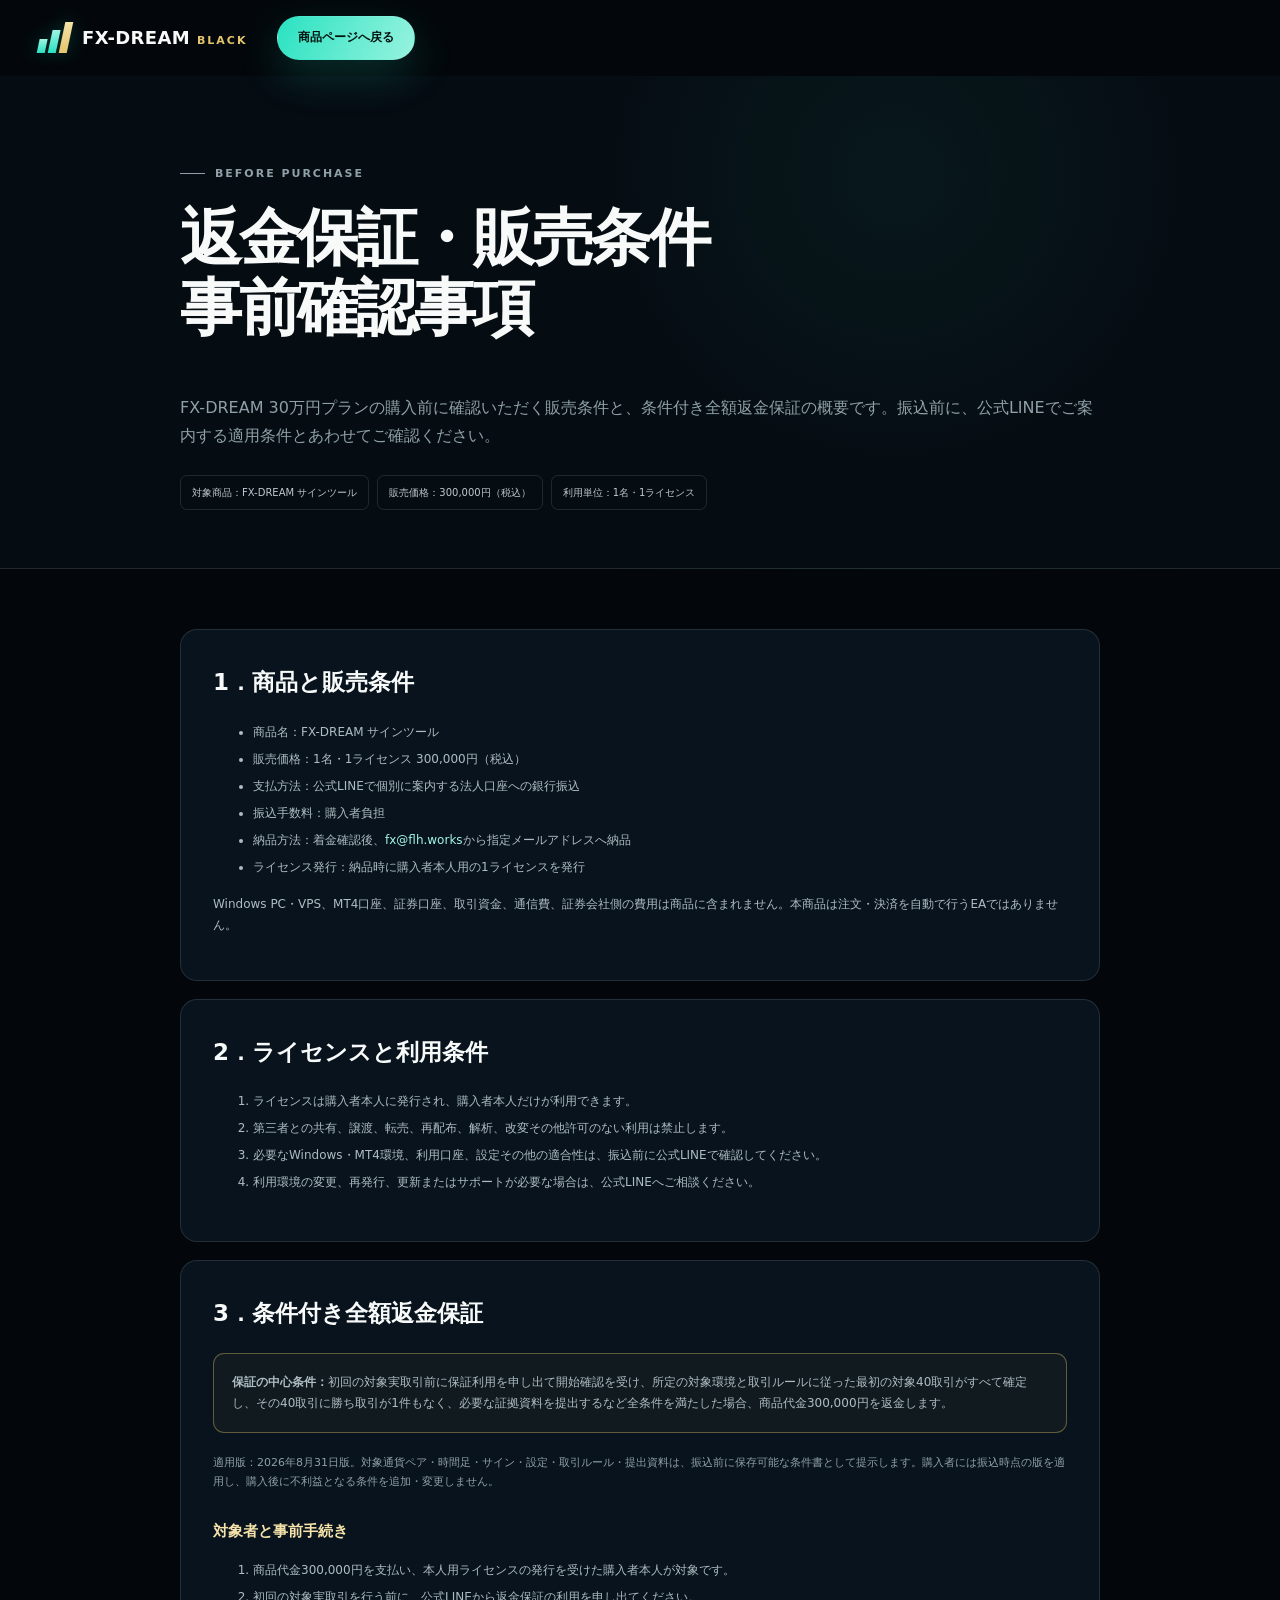
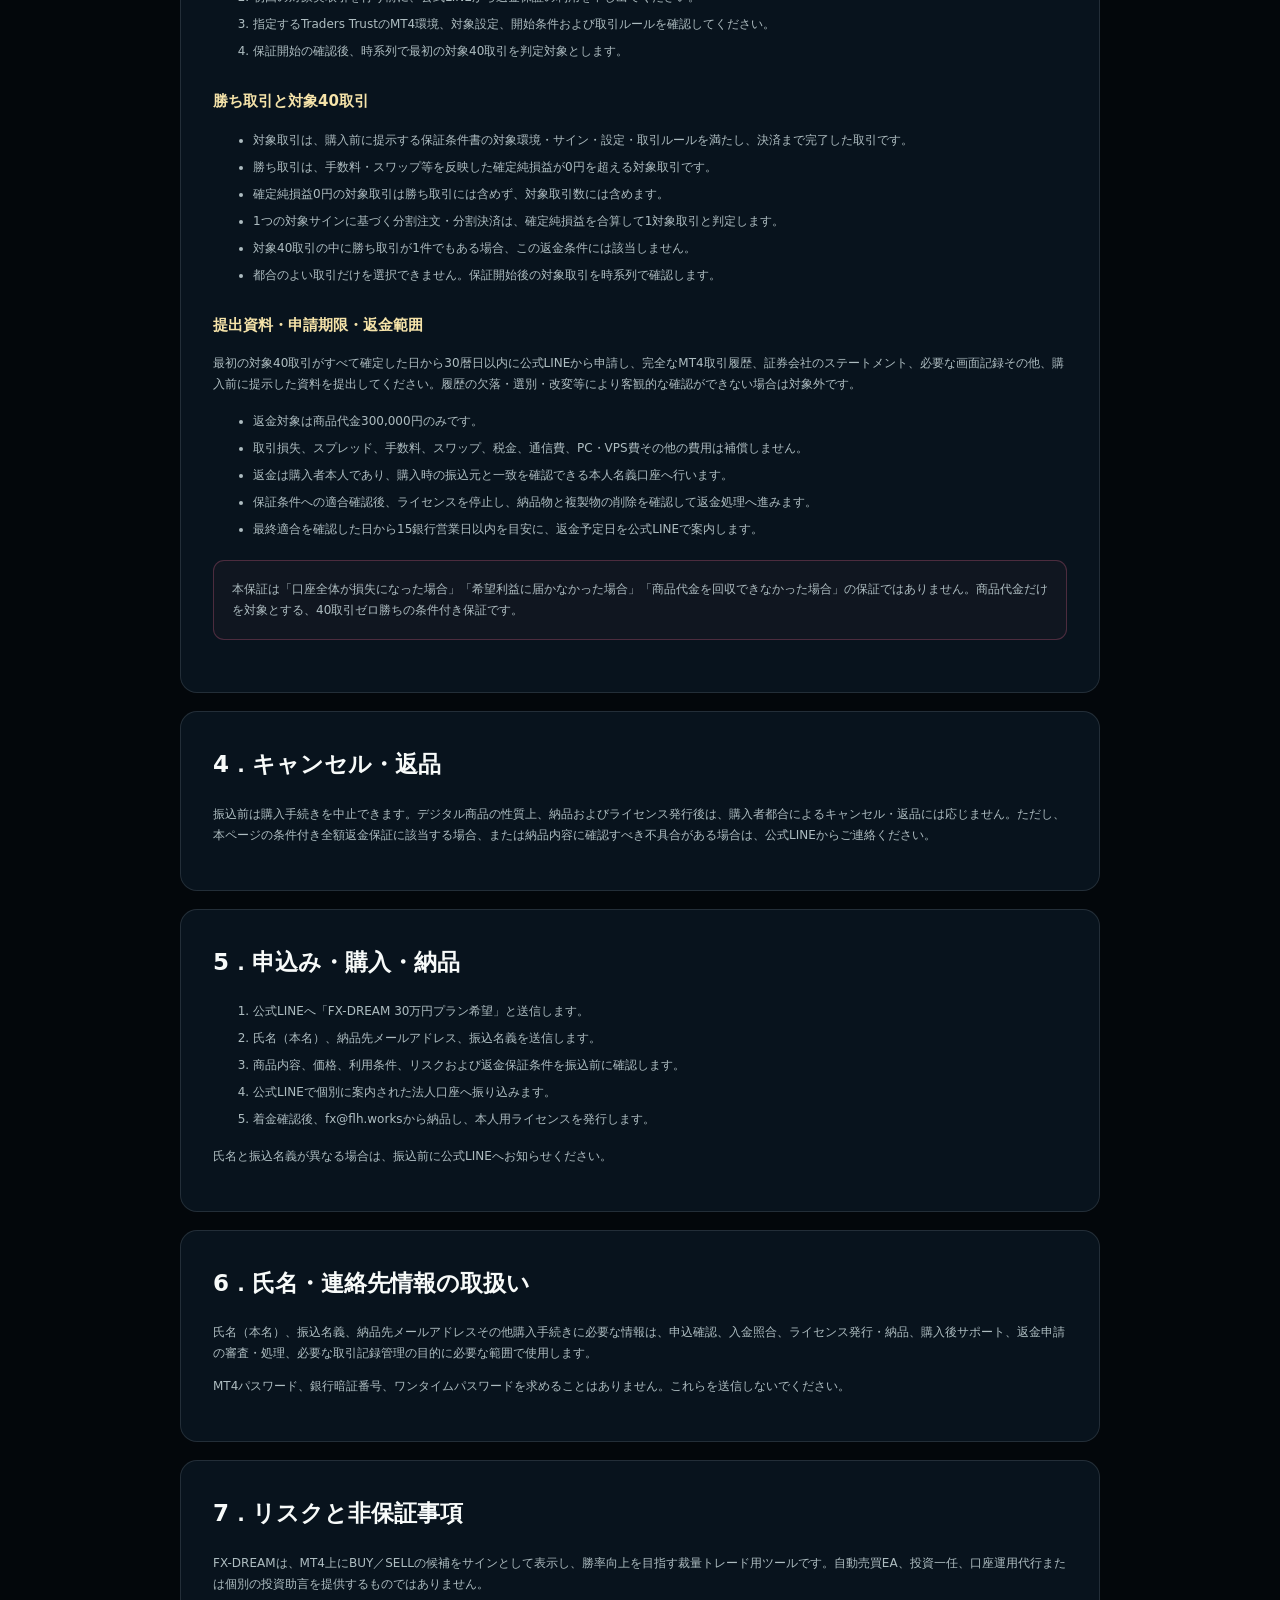
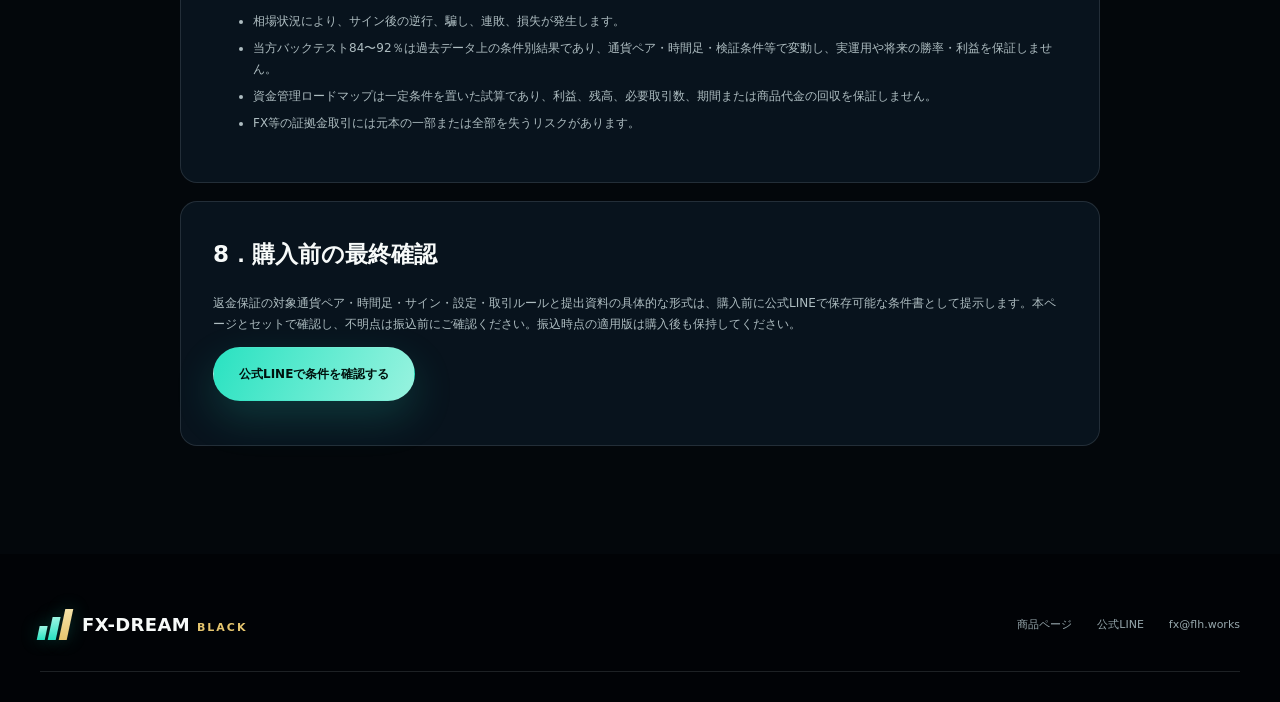
==== commit 4be6e693: "Rebuild FX-DREAM BLACK as sales-focused landing page" ====
--- a/terms.html
+++ b/terms.html
@@ -4,32 +4,27 @@
   <meta charset="utf-8">
   <meta name="viewport" content="width=device-width, initial-scale=1, viewport-fit=cover">
   <meta name="robots" content="noindex,nofollow,noarchive,nosnippet">
-  <meta name="googlebot" content="noindex,nofollow,noarchive,nosnippet">
-  <meta name="description" content="FX-DREAM BLACKで案内するFX-DREAM 30万円専用プランの販売条件、条件付き全額返金保証、リスクおよび個人情報の取扱いに関する事前確認事項です。">
-  <meta name="theme-color" content="#030a12">
+  <meta name="description" content="FX-DREAM 30万円プランの販売条件、利用条件、条件付き全額返金保証、リスクおよび個人情報の取扱いに関する事前確認事項です。">
+  <meta name="theme-color" content="#03070b">
   <title>返金保証・販売条件｜FX-DREAM BLACK</title>
-  <link rel="stylesheet" href="assets/css/styles.css?v=20260831-v2">
-  <script src="assets/js/main.js?v=20260831-v2" defer></script>
+  <link rel="stylesheet" href="assets/css/styles.css?v=20260831-v7">
+  <script src="assets/js/main.js?v=20260831-v7" defer></script>
 </head>
 <body>
   <a class="skip-link" href="#main">本文へ移動</a>
-  <header class="site-header">
+  <header class="site-header is-scrolled" data-header>
     <div class="container header-inner">
-      <a class="brand" href="index.html" aria-label="FX-DREAM BLACK専用LPへ戻る">
-        <span class="brand-symbol" aria-hidden="true"><i></i><i></i><i></i></span>
-        <span class="brand-copy"><strong>FX-DREAM <em>BLACK</em></strong><span>SALES &amp; REFUND TERMS</span></span>
-      </a>
-      <a class="button secondary compact" href="index.html">専用LPへ戻る</a>
+      <a class="brand" href="index.html" aria-label="FX-DREAM BLACKへ戻る"><span class="brand-mark" aria-hidden="true"><i></i><i></i><i></i></span><span class="brand-name"><strong>FX-DREAM</strong><em>BLACK</em></span></a>
+      <a class="button header-cta" href="index.html">商品ページへ戻る</a>
     </div>
   </header>
 
   <main class="subpage" id="main">
     <section class="simple-heading">
       <div class="narrow">
-        <p class="eyebrow">Before Purchase</p>
+        <p class="eyebrow"><span></span>BEFORE PURCHASE</p>
         <h1>返金保証・販売条件<br>事前確認事項</h1>
-        <p>本ページは、FX-DREAM BLACKでご案内するFX-DREAM 30万円専用プランの購入前に確認いただく販売条件と、条件付き全額返金保証の概要をまとめたものです。振込前に、公式LINEでご案内する適用条件とあわせて必ずご確認ください。</p>
-        <p class="small muted">FX-DREAM BLACKは本専用案内ページの名称です。対象商品はFX-DREAMサインツールです。</p>
+        <p>FX-DREAM 30万円プランの購入前に確認いただく販売条件と、条件付き全額返金保証の概要です。振込前に、公式LINEでご案内する適用条件とあわせてご確認ください。</p>
         <div class="doc-meta"><span>対象商品：FX-DREAM サインツール</span><span>販売価格：300,000円（税込）</span><span>利用単位：1名・1ライセンス</span></div>
       </div>
     </section>
@@ -41,71 +36,57 @@
           <ul>
             <li>商品名：FX-DREAM サインツール</li>
             <li>販売価格：1名・1ライセンス 300,000円（税込）</li>
-            <li>支払方法：公式LINEで個別に案内するFLH口座への銀行振込</li>
+            <li>支払方法：公式LINEで個別に案内する法人口座への銀行振込</li>
             <li>振込手数料：購入者負担</li>
-            <li>納品方法：着金後に納品予定を個別案内し、<span class="accent">fx@flh.works</span>から指定メールアドレスへ納品</li>
-            <li>ライセンス発行：納品完了時に、購入者本人用の1ライセンスを発行</li>
+            <li>納品方法：着金確認後、<span class="accent">fx@flh.works</span>から指定メールアドレスへ納品</li>
+            <li>ライセンス発行：納品時に購入者本人用の1ライセンスを発行</li>
           </ul>
-          <p>本商品には、Windows PC・VPS、MT4口座、証券口座、取引資金、通信費、証券会社側の費用、自動売買、口座運用代行または個別の売買指示は含まれません。</p>
+          <p>Windows PC・VPS、MT4口座、証券口座、取引資金、通信費、証券会社側の費用は商品に含まれません。本商品は注文・決済を自動で行うEAではありません。</p>
         </article>
 
         <article class="term-card">
           <h2>2．ライセンスと利用条件</h2>
           <ol>
             <li>ライセンスは購入者本人に発行され、購入者本人だけが利用できます。</li>
-            <li>第三者との共有、譲渡、転売、再配布、解析、改変その他FLHが認めていない利用は禁止します。</li>
+            <li>第三者との共有、譲渡、転売、再配布、解析、改変その他許可のない利用は禁止します。</li>
             <li>必要なWindows・MT4環境、利用口座、設定その他の適合性は、振込前に公式LINEで確認してください。</li>
-            <li>利用環境の変更、再発行、更新またはサポートが必要な場合は、事前に公式LINEへご相談ください。未確定の対応を仲介者が約束することはありません。</li>
+            <li>利用環境の変更、再発行、更新またはサポートが必要な場合は、公式LINEへご相談ください。</li>
           </ol>
         </article>
 
         <article class="term-card">
           <h2>3．条件付き全額返金保証</h2>
-          <div class="important-box"><p><strong>保証の中心条件：</strong>初回の対象実取引前に保証利用を申し出て開始確認を受け、所定の対象環境と取引ルールに従った最初の対象40取引がすべて確定し、その40取引に勝ち取引が1件もなく、必要な証拠資料を提出するなど保証条件をすべて満たした場合、商品代金300,000円を返金します。</p></div>
+          <div class="important-box"><p><strong>保証の中心条件：</strong>初回の対象実取引前に保証利用を申し出て開始確認を受け、所定の対象環境と取引ルールに従った最初の対象40取引がすべて確定し、その40取引に勝ち取引が1件もなく、必要な証拠資料を提出するなど全条件を満たした場合、商品代金300,000円を返金します。</p></div>
+          <p class="small muted">適用版：2026年8月31日版。対象通貨ペア・時間足・サイン・設定・取引ルール・提出資料は、振込前に保存可能な条件書として提示します。購入者には振込時点の版を適用し、購入後に不利益となる条件を追加・変更しません。</p>
 
-          <h3>保証対象者</h3>
-          <p>FLHと直接購入手続きを行い、商品代金300,000円を支払い、本人用ライセンスの発行を受けた購入者本人が対象です。ライセンス名義、購入者、振込元および返金先口座の本人確認ができることを必要とします。</p>
-
-          <h3>保証を利用するための事前手続き</h3>
+          <h3>対象者と事前手続き</h3>
           <ol>
+            <li>商品代金300,000円を支払い、本人用ライセンスの発行を受けた購入者本人が対象です。</li>
             <li>初回の対象実取引を行う前に、公式LINEから返金保証の利用を申し出てください。</li>
-            <li>FLHが指定するTraders TrustのMT4環境、対象設定、開始条件および取引ルールを確認してください。</li>
-            <li>利用者登録と対象環境の確認を行い、FLHから保証開始の確認を受けた後の、時系列で最初の対象40取引を判定対象とします。</li>
+            <li>指定するTraders TrustのMT4環境、対象設定、開始条件および取引ルールを確認してください。</li>
+            <li>保証開始の確認後、時系列で最初の対象40取引を判定対象とします。</li>
           </ol>
 
           <h3>勝ち取引と対象40取引</h3>
           <ul>
-            <li>対象取引は、購入前に提示する保証条件書に定める対象環境・サイン・設定・取引ルールを満たし、決済まで完了した取引です。</li>
+            <li>対象取引は、購入前に提示する保証条件書の対象環境・サイン・設定・取引ルールを満たし、決済まで完了した取引です。</li>
             <li>勝ち取引は、手数料・スワップ等を反映した確定純損益が0円を超える対象取引です。</li>
-            <li>確定純損益が0円の対象取引は勝ち取引には含めませんが、対象取引数には含めます。</li>
-            <li>1つの対象サインに基づいて分割して注文したポジションは、分割数ではなく合算して1対象取引と判定します。分割決済・部分決済も同じ対象サイン由来の確定純損益を合算して判定します。</li>
-            <li>対象40取引の中に勝ち取引が1件でもある場合、この全額返金条件には該当しません。</li>
-            <li>都合のよい取引だけを選択して申請することはできません。保証開始後の対象取引を時系列で確認します。</li>
-            <li>対象40取引を完了する期限は設けません。ただし、保証開始後の対象取引記録を欠落なく保持する必要があります。</li>
+            <li>確定純損益0円の対象取引は勝ち取引には含めず、対象取引数には含めます。</li>
+            <li>1つの対象サインに基づく分割注文・分割決済は、確定純損益を合算して1対象取引と判定します。</li>
+            <li>対象40取引の中に勝ち取引が1件でもある場合、この返金条件には該当しません。</li>
+            <li>都合のよい取引だけを選択できません。保証開始後の対象取引を時系列で確認します。</li>
           </ul>
 
-          <h3>提出資料と申請</h3>
-          <p>最初の対象40取引がすべて確定した日から30暦日以内に、公式LINEから申請してください。期間全体の完全なMT4取引履歴、証券会社のステートメント、必要な画面記録その他FLHが条件確認に必要として購入前に示した資料をご提出いただきます。履歴の欠落、選別、改変その他、客観的な確認ができない場合は対象外です。</p>
-
-          <h3>返金範囲</h3>
+          <h3>提出資料・申請期限・返金範囲</h3>
+          <p>最初の対象40取引がすべて確定した日から30暦日以内に公式LINEから申請し、完全なMT4取引履歴、証券会社のステートメント、必要な画面記録その他、購入前に提示した資料を提出してください。履歴の欠落・選別・改変等により客観的な確認ができない場合は対象外です。</p>
           <ul>
             <li>返金対象は商品代金300,000円のみです。</li>
-            <li>トレード損失、スプレッド、手数料、スワップ、税金、通信費、PC・VPS費その他の費用は補償しません。</li>
-            <li>返金は、購入者本人であり購入時の振込元と一致を確認できる本人名義口座へ行います。</li>
-            <li>提出資料により保証条件を満たす可能性があると仮適格確認した後、ライセンスを停止し、納品物とその複製物を削除していただいたうえで最終確認と返金処理へ進みます。</li>
-            <li>最終的に保証条件への適合を確認した場合、返金予定を購入者本人へ公式LINEでご案内します。</li>
+            <li>取引損失、スプレッド、手数料、スワップ、税金、通信費、PC・VPS費その他の費用は補償しません。</li>
+            <li>返金は購入者本人であり、購入時の振込元と一致を確認できる本人名義口座へ行います。</li>
+            <li>保証条件への適合確認後、ライセンスを停止し、納品物と複製物の削除を確認して返金処理へ進みます。</li>
+            <li>最終適合を確認した日から15銀行営業日以内を目安に、返金予定日を公式LINEで案内します。</li>
           </ul>
-
-          <h3>対象外となる主な場合</h3>
-          <ul>
-            <li>指定環境、設定、取引ルールまたは資金管理ルールを守っていない場合</li>
-            <li>保証開始前の取引、対象外の取引または第三者の取引を含めた場合</li>
-            <li>対象40取引の中に勝ち取引が1件以上ある場合</li>
-            <li>履歴が不完全、選別・改変されている、または必要資料を確認できない場合</li>
-            <li>ライセンスの共有、譲渡、転売その他の利用条件違反がある場合</li>
-          </ul>
-
-          <div class="ng-box"><p>本保証は「口座全体が損失になった場合」「利益が希望額に届かなかった場合」「商品代金を回収できなかった場合」の保証ではありません。商品代金だけを対象とする、40取引ゼロ勝ちの条件付き保証です。</p></div>
+          <div class="ng-box"><p>本保証は「口座全体が損失になった場合」「希望利益に届かなかった場合」「商品代金を回収できなかった場合」の保証ではありません。商品代金だけを対象とする、40取引ゼロ勝ちの条件付き保証です。</p></div>
         </article>
 
         <article class="term-card">
@@ -114,62 +95,45 @@
         </article>
 
         <article class="term-card">
-          <h2>5．申込み・購入・納品の流れ</h2>
+          <h2>5．申込み・購入・納品</h2>
           <ol>
-            <li>購入者本人が公式LINEへ登録し、購入希望を連絡します。</li>
-            <li>氏名（本名）、紹介者名、納品先メールアドレス、振込名義をFLHへ送信します。</li>
-            <li>商品内容、価格、利用条件、リスクおよび適用する返金保証条件を振込前に確認します。</li>
-            <li>FLHが振込先を購入者本人へ公式LINEで個別に案内します。</li>
-            <li>購入者本人からFLHへ直接振り込み、FLHが氏名と振込名義を照合して着金を確認します。</li>
-            <li>着金後に納品予定を個別案内し、fx@flh.worksから納品すると同時に本人用ライセンスを発行します。</li>
+            <li>公式LINEへ「FX-DREAM 30万円プラン希望」と送信します。</li>
+            <li>氏名（本名）、納品先メールアドレス、振込名義を送信します。</li>
+            <li>商品内容、価格、利用条件、リスクおよび返金保証条件を振込前に確認します。</li>
+            <li>公式LINEで個別に案内された法人口座へ振り込みます。</li>
+            <li>着金確認後、fx@flh.worksから納品し、本人用ライセンスを発行します。</li>
           </ol>
-          <p>氏名と振込名義が異なる場合は、振込前に公式LINEへお知らせください。仲介者は購入代金を受領・預託せず、振込先口座や返金先口座を管理しません。</p>
+          <p>氏名と振込名義が異なる場合は、振込前に公式LINEへお知らせください。</p>
         </article>
 
         <article class="term-card">
           <h2>6．氏名・連絡先情報の取扱い</h2>
-          <p>お申込み時に取得する氏名（本名）、振込名義、納品先メールアドレスその他購入手続きに必要な情報は、次の目的に限って使用します。</p>
-          <ul>
-            <li>申込内容の確認</li>
-            <li>購入者と入金の照合</li>
-            <li>ライセンス発行・納品</li>
-            <li>購入後サポートと必要な連絡</li>
-            <li>返金申請の審査・返金処理</li>
-            <li>必要な取引記録の管理</li>
-          </ul>
-          <p>正式な購入情報は購入者本人からFLHへ直接連絡します。仲介者が管理するのは、本人の同意を得た購入者IDまたはニックネームと、説明済み・LINE案内済み等の必要最小限の進行状況だけです。銀行情報、返金先口座、取引履歴等を仲介者へ渡す必要はありません。FLH、仲介者、グループ代表者のいずれもMT4パスワード、銀行暗証番号、OTPを求めません。これらを送信しないでください。</p>
+          <p>氏名（本名）、振込名義、納品先メールアドレスその他購入手続きに必要な情報は、申込確認、入金照合、ライセンス発行・納品、購入後サポート、返金申請の審査・処理、必要な取引記録管理の目的に必要な範囲で使用します。</p>
+          <p>MT4パスワード、銀行暗証番号、ワンタイムパスワードを求めることはありません。これらを送信しないでください。</p>
         </article>
 
         <article class="term-card">
           <h2>7．リスクと非保証事項</h2>
-          <p>FX-DREAMは、MT4上に売買判断の参考となるサインを表示する裁量トレード支援ツールです。自動売買EA、投資一任、口座運用代行または個別の投資助言を提供するものではありません。</p>
+          <p>FX-DREAMは、MT4上にBUY／SELLの候補をサインとして表示し、勝率向上を目指す裁量トレード用ツールです。自動売買EA、投資一任、口座運用代行または個別の投資助言を提供するものではありません。</p>
           <ul>
             <li>相場状況により、サイン後の逆行、騙し、連敗、損失が発生します。</li>
-            <li>当方バックテストの参考値84〜92％は過去データ上の条件別結果であり、実運用や将来の勝率・利益を保証しません。</li>
-            <li>資金管理ロードマップは教育用シミュレーションであり、利益、残高、必要取引数、期間または商品代金の回収を保証しません。</li>
-            <li>FX等の証拠金取引には、価格変動、レバレッジ、流動性、スプレッド拡大、スリッページ、通信障害等のリスクがあり、預け入れた資金の一部または全部を失う可能性があります。</li>
-            <li>注文、見送り、決済、損切り、利益確定、ロット、証券会社および資金管理は利用者本人が判断します。</li>
+            <li>当方バックテスト84〜92％は過去データ上の条件別結果であり、通貨ペア・時間足・検証条件等で変動し、実運用や将来の勝率・利益を保証しません。</li>
+            <li>資金管理ロードマップは一定条件を置いた試算であり、利益、残高、必要取引数、期間または商品代金の回収を保証しません。</li>
+            <li>FX等の証拠金取引には元本の一部または全部を失うリスクがあります。</li>
           </ul>
         </article>
 
         <article class="term-card">
-          <h2>8．仲介者・グループ代表者の役割</h2>
-          <p>仲介者は、専用LPと実画面を使った紹介・説明および進行管理を行います。グループ代表者は、グループ内で説明の機会を設けることの可否を判断する立場です。</p>
-          <p>購入契約、条件提示、振込先案内、代金受領、入金確認、ライセンス発行、納品、購入後サポートおよび返金判断はFLHが購入者本人へ直接対応します。仲介者とグループ代表者は、利益、勝率、回収期間、返金可否または個別の売買結果を保証しません。</p>
-        </article>
-
-        <article class="term-card">
-          <h2>9．購入前の最終確認</h2>
-          <p>返金保証の対象通貨ペア・時間足・サイン・設定・取引ルールと提出資料の具体的な形式は、購入前に公式LINEで提示する技術条件を本ページとセットで確認してください。条件を確認・同意した後に振込手続きへ進みます。購入後に不利益となる条件を新たに追加することはありません。</p>
-          <div class="important-box"><p>不明点は振込前に公式LINEでご確認ください。公式LINEが相談、購入条件確認、振込先案内、購入後サポートおよび返金申請の窓口です。fx@flh.worksは納品メールの送信元です。</p></div>
-          <p><a class="button" href="https://lin.ee/Pple6nd" target="_blank" rel="noopener noreferrer">公式LINEで条件を確認する</a></p>
+          <h2>8．購入前の最終確認</h2>
+          <p>返金保証の対象通貨ペア・時間足・サイン・設定・取引ルールと提出資料の具体的な形式は、購入前に公式LINEで保存可能な条件書として提示します。本ページとセットで確認し、不明点は振込前にご確認ください。振込時点の適用版は購入後も保持してください。</p>
+          <p><a class="button button-primary" href="https://lin.ee/Pple6nd" target="_blank" rel="noopener noreferrer">公式LINEで条件を確認する</a></p>
         </article>
       </div>
     </section>
   </main>
 
   <footer class="site-footer">
-    <div class="narrow footer-grid"><p>FX-DREAM BLACK｜30万円専用プラン｜返金保証・販売条件 事前確認事項</p><div class="footer-links"><a href="index.html">専用LP</a><a href="https://lin.ee/Pple6nd" target="_blank" rel="noopener noreferrer">公式LINE</a></div></div>
+    <div class="container footer-top"><a class="brand footer-brand" href="index.html"><span class="brand-mark" aria-hidden="true"><i></i><i></i><i></i></span><span class="brand-name"><strong>FX-DREAM</strong><em>BLACK</em></span></a><div class="footer-links"><a href="index.html">商品ページ</a><a href="https://lin.ee/Pple6nd" target="_blank" rel="noopener noreferrer">公式LINE</a><a href="mailto:fx@flh.works">fx@flh.works</a></div></div>
   </footer>
 </body>
 </html>
--- a/assets/css/styles.css
+++ b/assets/css/styles.css
@@ -1,2441 +1,184 @@
 :root {
   color-scheme: dark;
-  --bg: #030912;
-  --bg-soft: #071421;
-  --surface: #0a1a29;
-  --surface-2: #0d2233;
-  --ink: #f5f8f7;
-  --muted: #9fb0b7;
-  --muted-strong: #c9d4d7;
-  --aqua: #35e4c1;
-  --aqua-soft: #9cf5e2;
-  --pink: #ff6f9e;
-  --pink-soft: #ffb2ca;
-  --gold: #e9c669;
-  --gold-soft: #f8e2a6;
-  --danger: #ff9b9b;
-  --line: rgba(193, 218, 220, .15);
-  --line-strong: rgba(233, 198, 105, .35);
-  --shadow: 0 30px 90px rgba(0, 0, 0, .38);
-  --radius-lg: 30px;
-  --radius-md: 20px;
-  --radius-sm: 13px;
-  --max: 1180px;
+  --bg: #03070b;
+  --bg-deep: #010307;
+  --surface: #08131d;
+  --surface-2: #0b1a27;
+  --surface-3: #102435;
+  --white: #f7faf9;
+  --text: #d6dfe1;
+  --muted: #8fa0a7;
+  --gold: #e5c56e;
+  --gold-light: #f5e3a9;
+  --cyan: #29e2c1;
+  --cyan-light: #a2f7e6;
+  --sell: #ff7199;
+  --line: rgba(194, 214, 218, .14);
+  --line-strong: rgba(194, 214, 218, .26);
+  --line-gold: rgba(229, 197, 110, .38);
+  --container: 1200px;
+  --header: 76px;
+  --shadow: 0 34px 100px rgba(0, 0, 0, .48);
 }
 
-* {
-  box-sizing: border-box;
+* { box-sizing: border-box; }
+html { scroll-behavior: smooth; scroll-padding-top: calc(var(--header) + 24px); }
+body { margin: 0; overflow-x: hidden; color: var(--text); background: var(--bg); font-family: "Noto Sans JP", "Yu Gothic", "Hiragino Kaku Gothic ProN", system-ui, sans-serif; font-size: 16px; line-height: 1.75; -webkit-font-smoothing: antialiased; }
+body.modal-open { overflow: hidden; }
+img { display: block; max-width: 100%; }
+a { color: inherit; text-decoration: none; }
+button, input { font: inherit; }
+button { color: inherit; }
+p, h1, h2, h3, h4 { margin-top: 0; }
+.container { width: min(calc(100% - 48px), var(--container)); margin-inline: auto; }
+.narrow { width: min(calc(100% - 48px), 920px); margin-inline: auto; }
+.section { position: relative; padding: 104px 0; }
+.skip-link { position: fixed; top: 10px; left: 10px; z-index: 999; padding: 10px 16px; color: #00110d; background: var(--cyan); border-radius: 8px; transform: translateY(-150%); }
+.skip-link:focus { transform: translateY(0); }
+
+.site-header { position: fixed; inset: 0 0 auto; z-index: 100; height: var(--header); border-bottom: 1px solid transparent; transition: background .3s ease, border-color .3s ease, backdrop-filter .3s ease; }
+.site-header.is-scrolled { background: rgba(3, 7, 11, .88); border-color: var(--line); backdrop-filter: blur(18px); }
+.header-inner { display: flex; align-items: center; height: 100%; gap: 30px; }
+.brand { display: inline-flex; align-items: center; gap: 12px; flex: 0 0 auto; }
+.brand-mark { position: relative; display: inline-flex; align-items: end; width: 30px; height: 31px; gap: 3px; transform: skew(-12deg); }
+.brand-mark i { display: block; width: 8px; background: linear-gradient(180deg, var(--cyan-light), var(--cyan)); box-shadow: 0 0 18px rgba(41, 226, 193, .25); }
+.brand-mark i:nth-child(1) { height: 14px; }.brand-mark i:nth-child(2) { height: 23px; }.brand-mark i:nth-child(3) { height: 31px; background: linear-gradient(180deg, var(--gold-light), var(--gold)); }
+.brand-name { display: flex; align-items: baseline; gap: 7px; letter-spacing: -.02em; }
+.brand-name strong { color: var(--white); font-size: 18px; letter-spacing: .02em; }.brand-name em { color: var(--gold); font: 700 11px/1 system-ui, sans-serif; letter-spacing: .18em; }
+.desktop-nav { display: flex; align-items: center; gap: 25px; margin-left: auto; }
+.desktop-nav a { color: #bac7ca; font-size: 12px; font-weight: 700; letter-spacing: .04em; transition: color .2s ease; }.desktop-nav a:hover { color: var(--white); }
+.button { display: inline-flex; justify-content: center; align-items: center; min-height: 54px; padding: 13px 25px; border: 1px solid transparent; border-radius: 999px; font-weight: 900; line-height: 1.25; text-align: center; cursor: pointer; transition: transform .2s ease, box-shadow .2s ease, border-color .2s ease, color .2s ease; }
+.button:hover { transform: translateY(-2px); }
+.button-primary, .header-cta { color: #00120e; background: linear-gradient(115deg, var(--cyan), #98f3df); box-shadow: 0 16px 42px rgba(41, 226, 193, .18); }
+.button-primary:hover, .header-cta:hover { box-shadow: 0 19px 48px rgba(41, 226, 193, .28); }
+.button-primary span, .closing-button span { margin-left: 18px; font-size: 20px; }
+.button-outline { color: var(--gold-light); border-color: var(--line-gold); background: rgba(229, 197, 110, .05); }.button-outline:hover { border-color: var(--gold); }
+.header-cta { min-height: 44px; padding: 10px 20px; font-size: 12px; }
+.text-button { display: inline-flex; align-items: center; gap: 12px; padding: 8px 0; color: var(--white); background: none; border: 0; border-bottom: 1px solid rgba(255,255,255,.35); font-weight: 800; cursor: pointer; }.text-button:hover { color: var(--cyan-light); border-color: var(--cyan); }
+.menu-button { display: none; width: 46px; height: 46px; margin-left: auto; background: transparent; border: 1px solid var(--line); border-radius: 50%; cursor: pointer; }.menu-button span { display: block; width: 19px; height: 1px; margin: 5px auto; background: var(--white); transition: transform .2s ease; }
+.mobile-nav { display: none; }
+
+.hero { position: relative; display: flex; min-height: 930px; padding: calc(var(--header) + 74px) 0 78px; align-items: center; overflow: hidden; border-bottom: 1px solid var(--line); background: radial-gradient(circle at 72% 42%, rgba(31, 107, 120, .15), transparent 37%), linear-gradient(180deg, #03070b, #06101a 70%, #03080d); }
+.hero-grid, .closing-grid { position: absolute; inset: 0; opacity: .26; background-image: linear-gradient(rgba(255,255,255,.035) 1px, transparent 1px), linear-gradient(90deg, rgba(255,255,255,.035) 1px, transparent 1px); background-size: 54px 54px; mask-image: linear-gradient(to bottom, transparent, #000 18%, #000 76%, transparent); }
+.hero-orb { position: absolute; border-radius: 50%; filter: blur(2px); pointer-events: none; }.orb-one { width: 520px; height: 520px; right: -150px; top: 120px; border: 1px solid rgba(229,197,110,.12); }.orb-two { width: 310px; height: 310px; right: 250px; bottom: -170px; background: rgba(41,226,193,.05); filter: blur(24px); }
+.hero-layout { position: relative; z-index: 2; display: grid; grid-template-columns: minmax(0, .88fr) minmax(560px, 1.12fr); gap: 56px; align-items: center; }
+.eyebrow { display: flex; align-items: center; gap: 10px; margin: 0 0 22px; color: var(--cyan-light); font: 800 11px/1.4 system-ui, sans-serif; letter-spacing: .18em; text-transform: uppercase; }.eyebrow > span { width: 25px; height: 1px; background: currentColor; }
+.hero h1 { max-width: 600px; margin-bottom: 24px; color: var(--white); font-size: clamp(58px, 5.4vw, 78px); font-weight: 900; line-height: 1.03; letter-spacing: -.065em; }.hero h1 em { color: var(--gold-light); font-style: normal; text-shadow: 0 0 40px rgba(229,197,110,.13); }
+.hero-lead { max-width: 610px; margin-bottom: 28px; color: #c4d0d2; font-size: 16px; line-height: 1.9; }.hero-lead strong { color: var(--white); }
+.hero-tags { display: flex; flex-wrap: wrap; gap: 7px; margin: -10px 0 24px; }.hero-tags span { padding: 7px 10px; color: #bdd0d2; border: 1px solid var(--line); border-radius: 999px; background: rgba(255,255,255,.02); font-size: 10px; font-weight: 800; }
+.hero-actions { display: flex; align-items: center; gap: 24px; margin-bottom: 32px; }.hero-actions .button { min-width: 292px; }
+.hero-stats { display: grid; grid-template-columns: 1.35fr 1fr .85fr; border-block: 1px solid var(--line); }
+.hero-stats > div { display: flex; min-height: 122px; padding: 17px 17px 15px; flex-direction: column; justify-content: center; border-right: 1px solid var(--line); }.hero-stats > div:first-child { padding-left: 0; }.hero-stats > div:last-child { border-right: 0; }
+.hero-stats span { color: var(--muted); font-size: 10px; font-weight: 800; letter-spacing: .08em; }.hero-stats strong { color: var(--white); font: 850 clamp(28px, 3vw, 42px)/1.05 system-ui, sans-serif; letter-spacing: -.06em; }.hero-stats strong small { margin-left: 2px; font-size: .45em; font-weight: 800; letter-spacing: 0; }.hero-stats em { color: var(--gold); font-size: 10px; font-style: normal; font-weight: 800; }
+.micro-note { max-width: 690px; margin: 13px 0 0; color: #74858c; font-size: 10px; line-height: 1.65; }
+.hero-visual { position: relative; padding: 0 0 35px; }
+.chart-shell { position: relative; z-index: 2; overflow: hidden; border: 1px solid var(--line-gold); border-radius: 24px; background: #02060b; box-shadow: 0 40px 100px rgba(0,0,0,.55), 0 0 80px rgba(41,226,193,.08); transform: perspective(1200px) rotateY(-2deg); }
+.chart-shell::before { position: absolute; inset: 0; z-index: 3; border-radius: inherit; box-shadow: inset 0 0 0 7px rgba(2,6,11,.55); content: ""; pointer-events: none; }
+.chart-shell-top { display: flex; height: 46px; padding: 0 18px; align-items: center; gap: 10px; color: var(--muted); border-bottom: 1px solid var(--line); font: 800 10px/1 system-ui, sans-serif; letter-spacing: .15em; }.chart-shell-top em { margin-left: auto; color: var(--gold); font-style: normal; }
+.live-dot { width: 7px; height: 7px; background: var(--cyan); border-radius: 50%; box-shadow: 0 0 12px var(--cyan); }
+.chart-stage { position: relative; aspect-ratio: 1477 / 950; overflow: hidden; }.chart-stage img { width: 100%; height: 100%; object-fit: contain; }
+.chart-shell-bottom { display: grid; grid-template-columns: repeat(3, 1fr); border-top: 1px solid var(--line); }.chart-shell-bottom span { padding: 13px 8px; color: #a6b6bb; border-right: 1px solid var(--line); font-size: 10px; font-weight: 700; text-align: center; }.chart-shell-bottom span:last-child { border-right: 0; }
+.signal-pin { position: absolute; z-index: 4; display: flex; align-items: center; gap: 8px; font: 900 9px/1 system-ui, sans-serif; letter-spacing: .12em; }.signal-pin i { display: block; width: 28px; height: 28px; border: 2px solid currentColor; border-radius: 50%; box-shadow: 0 0 0 9px color-mix(in srgb, currentColor 12%, transparent); animation: signal-pulse 2.3s ease-in-out infinite; }.signal-pin b { padding: 6px 8px; color: #020508; background: currentColor; border-radius: 4px; }.pin-buy { left: 9.2%; top: 63.5%; color: var(--cyan); }.pin-sell { left: 72%; top: 22.5%; color: var(--sell); }
+@keyframes signal-pulse { 50% { box-shadow: 0 0 0 15px color-mix(in srgb, currentColor 0%, transparent); } }
+.floating-proof { position: absolute; z-index: 5; right: -18px; bottom: 0; display: flex; width: 176px; height: 118px; padding: 18px; flex-direction: column; justify-content: center; border: 1px solid var(--line-gold); border-radius: 18px; background: linear-gradient(145deg, rgba(15,29,39,.98), rgba(4,10,15,.98)); box-shadow: var(--shadow); }.floating-proof span { color: var(--gold); font: 900 9px/1 system-ui, sans-serif; letter-spacing: .16em; }.floating-proof strong { margin: 5px 0 2px; color: var(--white); font: 900 36px/.95 system-ui, sans-serif; letter-spacing: -.06em; }.floating-proof strong small { color: var(--cyan); font-size: .45em; }.floating-proof em { color: var(--muted); font-size: 10px; font-style: normal; }
+.hero-bottom-line { position: absolute; bottom: 24px; left: 50%; z-index: 2; color: #65777d; font: 700 9px/1 system-ui, sans-serif; letter-spacing: .18em; transform: translateX(-50%); }.hero-bottom-line::after { display: block; width: 1px; height: 22px; margin: 9px auto -24px; background: var(--line-strong); content: ""; }
+
+.section-heading { margin-bottom: 54px; }.section-heading h2 { margin-bottom: 0; color: var(--white); font-size: clamp(40px, 4.6vw, 60px); font-weight: 900; line-height: 1.16; letter-spacing: -.055em; }.section-heading h2 span { color: var(--gold-light); }.section-heading > p { color: #aebdc1; font-size: 16px; line-height: 1.9; }.split-heading { display: grid; grid-template-columns: minmax(0, 1.1fr) minmax(340px, .7fr); gap: 78px; align-items: end; }.split-heading > p { margin-bottom: 4px; }.center-heading { max-width: 850px; margin-inline: auto; text-align: center; }.center-heading .eyebrow { justify-content: center; }.center-heading > p:last-child { max-width: 670px; margin: 20px auto 0; }
+.problem-section { background: linear-gradient(180deg, #050c12, #07131d 52%, #050a0f); }
+.pain-grid { display: grid; grid-template-columns: repeat(4, 1fr); border: 1px solid var(--line); border-radius: 22px; overflow: hidden; }
+.pain-card { position: relative; min-height: 310px; padding: 32px 27px; border-right: 1px solid var(--line); background: rgba(255,255,255,.015); }.pain-card:last-child { border-right: 0; }.pain-card > span { position: absolute; top: 21px; right: 22px; color: rgba(255,255,255,.08); font: 900 42px/1 system-ui, sans-serif; }.pain-icon { display: grid; width: 48px; height: 48px; margin-bottom: 36px; place-items: center; color: var(--gold); border: 1px solid var(--line-gold); border-radius: 50%; font: 800 20px/1 system-ui, sans-serif; }.pain-card h3 { margin-bottom: 13px; color: var(--white); font-size: 18px; }.pain-card p { margin: 0; color: var(--muted); font-size: 13px; line-height: 1.85; }
+.transformation { display: grid; grid-template-columns: .84fr 1.16fr; gap: 64px; margin-top: 28px; padding: 58px 62px; border: 1px solid var(--line-gold); border-radius: 26px; background: radial-gradient(circle at 12% 30%, rgba(229,197,110,.1), transparent 37%), linear-gradient(135deg, #0b1721, #071018); box-shadow: var(--shadow); }.transform-copy h2 { margin: 0; color: var(--white); font-size: clamp(34px, 4vw, 50px); line-height: 1.2; letter-spacing: -.05em; }.benefit-list { border-top: 1px solid var(--line); }.benefit-list > div { display: grid; grid-template-columns: 42px 1fr; gap: 16px; padding: 20px 0; border-bottom: 1px solid var(--line); }.benefit-list i { color: var(--cyan); font: 800 11px/1.8 system-ui, sans-serif; font-style: normal; }.benefit-list p { display: flex; margin: 0; flex-direction: column; }.benefit-list strong { color: var(--white); font-size: 15px; }.benefit-list span { color: var(--muted); font-size: 12px; }
+
+.logic-section { overflow: hidden; background: #020609; }.logic-section::before { position: absolute; top: -200px; left: 50%; width: 850px; height: 550px; border: 1px solid rgba(41,226,193,.08); border-radius: 50%; content: ""; transform: translateX(-50%); }.logic-flow { position: relative; display: grid; grid-template-columns: repeat(3, 1fr); gap: 16px; margin: 0; padding: 0; list-style: none; }.logic-flow li { position: relative; min-height: 255px; padding: 29px; overflow: hidden; border: 1px solid var(--line); border-radius: 20px; background: linear-gradient(145deg, #091721, #040a0e); }.logic-flow li::after { position: absolute; top: 35px; right: -22px; width: 44px; height: 1px; background: var(--gold); content: ""; }.logic-flow li:last-child::after { display: none; }.logic-flow span { color: var(--gold); font: 800 10px/1 system-ui, sans-serif; letter-spacing: .12em; }.logic-flow i { display: block; margin: 27px 0 18px; color: var(--cyan); font: 300 43px/1 system-ui, sans-serif; font-style: normal; }.logic-flow h3 { margin-bottom: 10px; color: var(--white); font-size: 20px; }.logic-flow p { margin: 0; color: var(--muted); font-size: 13px; }.logic-tagline { margin: 28px 0 0; padding: 18px; color: #adbdc0; border: 1px solid var(--line); border-radius: 999px; text-align: center; }.logic-tagline strong { color: var(--gold-light); }
+
+.screens-section { background: linear-gradient(180deg, #06101a, #02060a); }.signal-feature { display: grid; grid-template-columns: minmax(0, 1.16fr) minmax(360px, .84fr); gap: 70px; margin-bottom: 86px; align-items: center; }.signal-feature.reverse { grid-template-columns: minmax(360px, .84fr) minmax(0, 1.16fr); }.signal-feature.reverse .signal-image { order: 2; }.signal-feature.reverse .signal-copy { order: 1; }
+.signal-image { position: relative; overflow: hidden; border: 1px solid var(--line-gold); border-radius: 22px; background: #020610; box-shadow: var(--shadow); }.signal-image::after { position: absolute; inset: 0; border: 7px solid rgba(2,6,16,.58); border-radius: inherit; content: ""; pointer-events: none; }.signal-image img { width: 100%; max-height: 610px; object-fit: contain; }.signal-image.portrait img { max-height: 650px; }.image-label { position: absolute; top: 20px; left: 20px; z-index: 2; padding: 8px 12px; border: 1px solid currentColor; border-radius: 6px; background: rgba(1,5,12,.83); font: 900 10px/1 system-ui, sans-serif; letter-spacing: .14em; backdrop-filter: blur(10px); }.buy-label { color: var(--cyan); }.sell-label { color: var(--sell); }.both-label { color: var(--gold-light); }
+.signal-copy > span { display: block; margin-bottom: 17px; color: var(--gold); font: 800 10px/1 system-ui, sans-serif; letter-spacing: .15em; }.signal-copy h3 { margin-bottom: 20px; color: var(--white); font-size: clamp(34px, 4vw, 51px); line-height: 1.18; letter-spacing: -.05em; }.signal-copy > p { margin-bottom: 23px; color: #aebdc1; font-size: 15px; }.signal-copy ul { margin: 0; padding: 0; list-style: none; }.signal-copy li { position: relative; padding: 11px 0 11px 27px; color: #cbd6d8; border-top: 1px solid var(--line); font-size: 13px; }.signal-copy li:last-child { border-bottom: 1px solid var(--line); }.signal-copy li::before { position: absolute; left: 3px; color: var(--cyan); content: "✓"; }
+.gallery-block { margin-top: 110px; padding-top: 48px; border-top: 1px solid var(--line); }.gallery-heading { display: flex; align-items: end; justify-content: space-between; margin-bottom: 24px; }.gallery-heading h3 { margin: 0; color: var(--white); font-size: 30px; letter-spacing: -.03em; }.gallery-heading > p { color: var(--muted); font-size: 11px; }.gallery-grid { display: grid; grid-template-columns: repeat(5, 1fr); gap: 11px; }.gallery-item { position: relative; aspect-ratio: 16/10; padding: 0; overflow: hidden; border: 1px solid var(--line); border-radius: 13px; background: #02050a; cursor: zoom-in; }.gallery-item img { width: 100%; height: 100%; object-fit: cover; transition: transform .4s ease, filter .4s ease; }.gallery-item:hover img { transform: scale(1.04); filter: brightness(1.09); }.gallery-item span { position: absolute; right: 10px; bottom: 10px; padding: 6px 9px; color: var(--white); background: rgba(1,4,8,.78); border-radius: 4px; font: 900 9px/1 system-ui, sans-serif; letter-spacing: .1em; }
+.section-note { margin: 22px 0 0; color: #71838a; font-size: 10px; line-height: 1.7; }
+
+.evidence-section { background: radial-gradient(circle at 78% 44%, rgba(41,226,193,.08), transparent 31%), #03080d; }.evidence-layout { display: grid; grid-template-columns: .9fr 1.1fr; gap: 80px; align-items: center; }.evidence-copy h2 { color: var(--white); font-size: clamp(46px, 5vw, 66px); line-height: 1.12; letter-spacing: -.06em; }.evidence-copy h2 span { color: var(--gold-light); }.evidence-copy > p { color: #aebdc1; }.evidence-points { margin-top: 28px; }.evidence-points > div { display: grid; grid-template-columns: 38px 1fr; gap: 14px; padding: 17px 0; border-top: 1px solid var(--line); }.evidence-points > div:last-child { border-bottom: 1px solid var(--line); }.evidence-points i { color: var(--cyan); font: 800 10px/1.8 system-ui, sans-serif; font-style: normal; }.evidence-points p { display: flex; margin: 0; flex-direction: column; }.evidence-points strong { color: var(--white); font-size: 14px; }.evidence-points span { color: var(--muted); font-size: 11px; }
+.verification-summary { margin: 24px 0 0; border: 1px solid var(--line); border-radius: 13px; overflow: hidden; }.verification-summary > div { display: grid; grid-template-columns: 92px 1fr; border-bottom: 1px solid var(--line); }.verification-summary > div:last-child { border-bottom: 0; }.verification-summary dt, .verification-summary dd { margin: 0; padding: 10px 13px; font-size: 10px; }.verification-summary dt { color: var(--gold); background: rgba(229,197,110,.04); font-weight: 900; }.verification-summary dd { color: #c5d0d2; }
+.score-panel { position: relative; min-height: 500px; padding: 60px; overflow: hidden; border: 1px solid var(--line-gold); border-radius: 30px; background: radial-gradient(circle at 50% 36%, rgba(41,226,193,.12), transparent 45%), linear-gradient(145deg, #0c1c28, #03080c); box-shadow: var(--shadow); }.score-panel::before { position: absolute; inset: 45px; border: 1px solid rgba(229,197,110,.09); border-radius: 50%; content: ""; }.score-kicker { position: relative; color: var(--gold); font: 900 10px/1 system-ui, sans-serif; letter-spacing: .18em; }.score { position: relative; display: flex; margin: 70px 0 15px; align-items: baseline; color: var(--white); font-family: system-ui, sans-serif; }.score strong { font-size: clamp(88px, 9vw, 132px); font-weight: 900; line-height: .72; letter-spacing: -.09em; }.score i { margin: 0 5px; color: var(--gold); font-size: 48px; font-style: normal; }.score em { color: var(--cyan); font-size: 32px; font-style: normal; font-weight: 900; }.score-panel > p { position: relative; color: #d3dddf; font-weight: 800; }.score-line { position: relative; height: 4px; margin: 27px 0 20px; overflow: hidden; background: rgba(255,255,255,.08); }.score-line span { display: block; width: var(--score); height: 100%; background: linear-gradient(90deg, var(--gold), var(--cyan)); }.score-panel small { position: relative; display: block; max-width: 500px; color: #74868d; font-size: 9px; line-height: 1.7; }
+
+.roadmap-section { background: linear-gradient(180deg, #06111a, #08141e 55%, #03080d); }.recovery-story { display: grid; grid-template-columns: .8fr 1.2fr; gap: 52px; margin-bottom: 28px; padding: 48px; border: 1px solid var(--line-gold); border-radius: 24px; background: linear-gradient(135deg, rgba(229,197,110,.1), rgba(6,16,24,.9) 48%, rgba(41,226,193,.06)); }.recovery-intro > span { color: var(--gold); font: 800 10px/1 system-ui, sans-serif; letter-spacing: .15em; }.recovery-intro h3 { margin: 16px 0; color: var(--white); font-size: 29px; line-height: 1.35; letter-spacing: -.04em; }.recovery-intro h3 span { color: var(--cyan); }.recovery-intro p { margin: 0; color: var(--muted); font-size: 12px; }
+.milestone-track { display: flex; align-items: center; justify-content: space-between; }.milestone-track > div { display: flex; min-width: 145px; flex-direction: column; }.milestone-track i { color: var(--muted); font: 800 9px/1 system-ui, sans-serif; font-style: normal; letter-spacing: .12em; }.milestone-track strong { margin: 9px 0 2px; color: var(--white); font: 900 28px/1 system-ui, sans-serif; letter-spacing: -.05em; }.milestone-track strong small { margin-left: 3px; font-size: .45em; }.milestone-track span { color: var(--muted); font-size: 10px; }.milestone-track > b { width: 30px; height: 1px; margin: 0 9px; background: var(--line-strong); }.milestone-track .highlight { padding: 20px; border: 1px solid rgba(41,226,193,.4); border-radius: 15px; background: rgba(41,226,193,.055); }.milestone-track .highlight i, .milestone-track .highlight strong { color: var(--cyan-light); }
+.roadmap-figure { margin: 0; overflow: hidden; border: 1px solid var(--line); border-radius: 22px; background: #061321; box-shadow: var(--shadow); }.roadmap-figure img { width: 100%; }.roadmap-figure figcaption { display: flex; padding: 15px 19px; align-items: center; justify-content: space-between; border-top: 1px solid var(--line); }.roadmap-figure figcaption > span { color: var(--muted); font-size: 11px; font-weight: 700; }
+.roadmap-actions { display: flex; margin-top: 20px; padding: 24px 27px; align-items: center; justify-content: space-between; border: 1px solid var(--line); border-radius: 18px; background: rgba(255,255,255,.018); }.roadmap-actions strong { color: var(--white); }.roadmap-actions p { margin: 2px 0 0; color: var(--muted); font-size: 12px; }
+
+.plan-section { background: radial-gradient(circle at 50% 24%, rgba(229,197,110,.08), transparent 34%), #03070b; }.offer-card { max-width: 1040px; margin: 0 auto; overflow: hidden; border: 1px solid var(--line-gold); border-radius: 30px; background: linear-gradient(145deg, #0c1923, #061018); box-shadow: var(--shadow); }.offer-card::before { display: block; height: 3px; background: linear-gradient(90deg, var(--gold), var(--cyan)); content: ""; }.offer-main { display: grid; grid-template-columns: 1fr 1fr; padding: 50px; border-bottom: 1px solid var(--line); }.offer-name { padding-right: 45px; border-right: 1px solid var(--line); }.offer-name > span { color: var(--gold); font: 900 10px/1 system-ui, sans-serif; letter-spacing: .15em; }.offer-name h3 { margin: 18px 0 12px; color: var(--white); font-size: 33px; line-height: 1.25; letter-spacing: -.04em; }.offer-name p { margin: 0; color: var(--muted); font-weight: 700; }.offer-price { display: flex; padding-left: 50px; flex-direction: column; justify-content: center; }.offer-price > span { color: var(--muted); font-size: 11px; }.offer-price strong { color: var(--white); font: 900 clamp(50px, 6vw, 78px)/1 system-ui, sans-serif; letter-spacing: -.07em; }.offer-price strong small { margin-right: 3px; color: var(--gold); font-size: .42em; }.offer-price em { color: var(--gold); font-size: 11px; font-style: normal; font-weight: 700; }.offer-body { display: grid; grid-template-columns: 1.12fr .88fr; }.deliverables { padding: 40px 50px; }.deliverables h4 { color: var(--white); }.deliverables ul { margin: 0; padding: 0; list-style: none; }.deliverables li { display: grid; grid-template-columns: 38px 1fr; gap: 12px; padding: 13px 0; border-top: 1px solid var(--line); }.deliverables li:last-child { border-bottom: 1px solid var(--line); }.deliverables i { color: var(--cyan); font: 800 10px/1.8 system-ui, sans-serif; font-style: normal; }.deliverables li > span { display: flex; flex-direction: column; }.deliverables strong { color: var(--white); font-size: 13px; }.deliverables em { color: var(--muted); font-size: 10px; font-style: normal; }.offer-action { display: flex; padding: 40px; flex-direction: column; justify-content: center; border-left: 1px solid var(--line); background: rgba(0,0,0,.13); }.offer-action p { color: #c2ced0; font-weight: 700; }.wide { width: 100%; }.offer-action small { margin-top: 12px; color: var(--muted); font-size: 9px; text-align: center; }
+.guarantee-card { display: grid; grid-template-columns: .7fr 1.3fr; max-width: 1040px; margin: 30px auto 0; overflow: hidden; border: 1px solid var(--line); border-radius: 26px; background: linear-gradient(135deg, #07141d, #04090e); }.guarantee-badge { display: flex; min-height: 420px; padding: 40px; align-items: center; justify-content: center; flex-direction: column; border-right: 1px solid var(--line); background: radial-gradient(circle, rgba(229,197,110,.1), transparent 59%); }.guarantee-badge span { color: var(--gold); font: 900 9px/1 system-ui, sans-serif; letter-spacing: .15em; }.guarantee-badge strong { margin-top: 15px; color: var(--white); font-size: 27px; }.guarantee-copy { padding: 48px; }.guarantee-copy h3 { margin-bottom: 16px; color: var(--white); font-size: 34px; line-height: 1.35; letter-spacing: -.04em; }.guarantee-copy h3 span { color: var(--gold-light); }.guarantee-copy > p:not(.eyebrow) { color: var(--muted); font-size: 13px; }.guarantee-copy ul { display: grid; grid-template-columns: 1fr 1fr; gap: 8px 22px; margin: 22px 0 20px; padding: 0; list-style: none; }.guarantee-copy li { position: relative; padding-left: 18px; color: #c5d0d2; font-size: 11px; }.guarantee-copy li::before { position: absolute; left: 0; color: var(--cyan); content: "✓"; }
+
+.faq-section { background: #050d13; }.faq-list { border-top: 1px solid var(--line); }.faq-list details { border-bottom: 1px solid var(--line); }.faq-list summary { position: relative; display: flex; min-height: 78px; padding: 20px 58px 20px 0; align-items: center; color: var(--white); font-size: 15px; font-weight: 800; cursor: pointer; list-style: none; }.faq-list summary::-webkit-details-marker { display: none; }.faq-list summary span { margin-right: 16px; color: var(--gold); font: 900 16px/1 system-ui, sans-serif; }.faq-list summary i { position: absolute; right: 10px; width: 22px; height: 22px; border: 1px solid var(--line-strong); border-radius: 50%; }.faq-list summary i::before, .faq-list summary i::after { position: absolute; top: 10px; left: 5px; width: 10px; height: 1px; background: var(--cyan); content: ""; }.faq-list summary i::after { transform: rotate(90deg); transition: transform .2s ease; }.faq-list details[open] summary i::after { transform: rotate(0); }.faq-list details > div { padding: 0 58px 23px 34px; }.faq-list details p { margin: 0; color: var(--muted); font-size: 13px; line-height: 1.9; }
+
+.flow-section { background: linear-gradient(180deg, #03080d, #07111a); }.purchase-flow { display: grid; grid-template-columns: repeat(4, 1fr); margin: 0; padding: 0; overflow: hidden; border: 1px solid var(--line); border-radius: 22px; list-style: none; }.purchase-flow li { min-height: 250px; padding: 30px 25px; border-right: 1px solid var(--line); background: rgba(255,255,255,.013); }.purchase-flow li:last-child { border-right: 0; }.purchase-flow li > span { display: grid; width: 41px; height: 41px; margin-bottom: 30px; place-items: center; color: var(--gold); border: 1px solid var(--line-gold); border-radius: 50%; font: 900 10px/1 system-ui, sans-serif; }.purchase-flow h3 { color: var(--white); font-size: 17px; }.purchase-flow p { margin: 0; color: var(--muted); font-size: 12px; }.purchase-flow a { color: var(--cyan-light); }.broker-strip { display: flex; margin-top: 20px; padding: 28px 30px; align-items: center; justify-content: space-between; border: 1px solid var(--line-gold); border-radius: 18px; background: rgba(229,197,110,.035); }.broker-strip > div { display: grid; grid-template-columns: 1fr; }.broker-strip span { color: var(--cyan); font: 800 9px/1 system-ui, sans-serif; letter-spacing: .13em; }.broker-strip strong { margin: 8px 0 2px; color: var(--white); font-size: 21px; }.broker-strip p { margin: 0; color: var(--muted); font-size: 11px; }
+
+.closing { position: relative; min-height: 800px; display: flex; padding: 110px 0; align-items: center; overflow: hidden; border-block: 1px solid var(--line-gold); background: radial-gradient(circle at 50% 42%, rgba(41,226,193,.13), transparent 35%), radial-gradient(circle at 50% 46%, rgba(229,197,110,.08), transparent 54%), #02060a; }.closing::before { position: absolute; left: 50%; width: 680px; height: 680px; border: 1px solid rgba(229,197,110,.12); border-radius: 50%; content: ""; transform: translateX(-50%); }.closing-inner { position: relative; z-index: 2; text-align: center; }.closing-inner .eyebrow { justify-content: center; }.closing h2 { margin-bottom: 22px; color: var(--white); font-size: clamp(58px, 7vw, 88px); line-height: 1.05; letter-spacing: -.065em; }.closing-inner > p:not(.eyebrow) { color: #c7d2d4; font-size: 19px; }.closing-price { display: flex; margin: 31px auto 23px; align-items: center; justify-content: center; flex-direction: column; }.closing-price span, .closing-price em { color: var(--muted); font-size: 11px; font-style: normal; }.closing-price strong { color: var(--gold-light); font: 900 54px/1 system-ui, sans-serif; letter-spacing: -.06em; }.closing-price small { margin-left: 5px; color: var(--white); font-size: .3em; letter-spacing: 0; }.closing-button { min-width: 330px; }.closing-inner > small { display: block; margin-top: 13px; color: var(--muted); font-size: 10px; }
+
+.site-footer { padding: 55px 0 30px; background: #010306; }.footer-top { display: flex; align-items: center; justify-content: space-between; padding-bottom: 30px; border-bottom: 1px solid var(--line); }.footer-links { display: flex; gap: 25px; color: #96a7ac; font-size: 11px; }.footer-links a:hover { color: var(--white); }.risk-note { padding-block: 27px; }.risk-note p { margin: 0; color: #64767d; font-size: 9px; line-height: 1.75; }.copyright { display: flex; justify-content: space-between; padding-top: 22px; color: #56686f; border-top: 1px solid var(--line); font: 700 9px/1 system-ui, sans-serif; letter-spacing: .12em; }
+
+.image-modal { position: fixed; inset: 0; z-index: 300; display: grid; padding: 54px 24px 24px; place-items: center; background: rgba(0,3,7,.94); backdrop-filter: blur(15px); }.image-modal[hidden] { display: none; }.modal-content { display: flex; max-width: min(1280px, 94vw); max-height: 88vh; align-items: center; flex-direction: column; }.modal-content img { max-width: 100%; max-height: calc(88vh - 52px); object-fit: contain; border: 1px solid var(--line-gold); box-shadow: var(--shadow); }.modal-content p { margin: 13px 0 0; color: var(--text); font-size: 12px; }.modal-close { position: absolute; top: 17px; right: 21px; display: grid; width: 42px; height: 42px; padding: 0; place-items: center; color: var(--white); border: 1px solid var(--line-strong); border-radius: 50%; background: rgba(255,255,255,.04); font-size: 25px; cursor: pointer; }
+.mobile-fixed-cta { display: none; }
+.reveal { opacity: 0; transform: translateY(20px); transition: opacity .72s ease, transform .72s ease; transition-delay: var(--delay, 0ms); }.reveal.is-visible { opacity: 1; transform: none; }
+:focus-visible { outline: 2px solid var(--cyan); outline-offset: 4px; }
+
+/* Terms page */
+.subpage { padding-top: var(--header); }.simple-heading { padding: 90px 0 58px; border-bottom: 1px solid var(--line); background: radial-gradient(circle at 70% 20%, rgba(41,226,193,.06), transparent 32%), #050c12; }.simple-heading h1 { color: var(--white); font-size: clamp(42px, 5vw, 62px); line-height: 1.12; letter-spacing: -.055em; }.simple-heading > .narrow > p { color: var(--muted); }.doc-meta { display: flex; flex-wrap: wrap; gap: 8px; margin-top: 25px; }.doc-meta span { padding: 8px 11px; color: #becacd; border: 1px solid var(--line); border-radius: 7px; font-size: 10px; }.terms-content { padding: 60px 0 90px; }.term-card { margin-bottom: 18px; padding: 32px; border: 1px solid var(--line); border-radius: 17px; background: var(--surface); }.term-card h2 { color: var(--white); font-size: 23px; }.term-card h3 { margin-top: 26px; color: var(--gold-light); font-size: 15px; }.term-card p, .term-card li { color: #aebdc1; font-size: 12px; }.term-card li + li { margin-top: 6px; }.important-box, .ng-box { margin: 20px 0; padding: 18px; border: 1px solid var(--line-gold); border-radius: 11px; background: rgba(229,197,110,.04); }.ng-box { border-color: rgba(255,113,153,.25); background: rgba(255,113,153,.035); }.important-box p, .ng-box p { margin: 0; }.accent { color: var(--cyan-light); }.small { font-size: 11px !important; }.muted { color: var(--muted) !important; }
+
+@media (max-width: 1100px) {
+  .desktop-nav { display: none; }
+  .hero { min-height: auto; padding-top: calc(var(--header) + 60px); }
+  .hero-layout { grid-template-columns: 1fr; gap: 55px; }
+  .hero-copy { max-width: 780px; }.hero-visual { width: min(100%, 820px); margin: 0 auto; }
+  .hero h1 { max-width: none; }
+  .pain-grid { grid-template-columns: 1fr 1fr; }.pain-card:nth-child(2) { border-right: 0; }.pain-card:nth-child(-n+2) { border-bottom: 1px solid var(--line); }
+  .signal-feature, .signal-feature.reverse { gap: 45px; grid-template-columns: 1fr 1fr; }
+  .score-panel { padding: 45px; }
+  .milestone-track { flex-wrap: wrap; gap: 12px; }.milestone-track > b { display: none; }
 }
 
-html {
-  scroll-behavior: smooth;
-  scroll-padding-top: 82px;
-  -webkit-text-size-adjust: 100%;
+@media (max-width: 840px) {
+  :root { --header: 66px; }
+  .container, .narrow { width: min(calc(100% - 34px), var(--container)); }
+  .section { padding: 76px 0; }
+  .header-cta { display: none; }.menu-button { display: block; }
+  .mobile-nav { position: absolute; inset: var(--header) 0 auto; display: grid; max-height: 0; overflow: hidden; background: rgba(3,7,11,.97); transition: max-height .3s ease; }.mobile-nav.is-open { max-height: 440px; border-bottom: 1px solid var(--line); }.mobile-nav a { padding: 14px 24px; color: #cbd5d7; border-top: 1px solid var(--line); font-size: 13px; font-weight: 700; }
+  .menu-button[aria-expanded="true"] span:first-child { transform: translateY(3px) rotate(45deg); }.menu-button[aria-expanded="true"] span:last-child { transform: translateY(-3px) rotate(-45deg); }
+  .hero { min-height: auto; padding: calc(var(--header) + 45px) 0 72px; }.hero-layout { gap: 45px; }.hero h1 { font-size: clamp(50px, 10vw, 68px); }.hero-stats { grid-template-columns: 1.25fr 1fr 1fr; }
+  .split-heading, .transformation, .evidence-layout, .recovery-story, .offer-body, .guarantee-card { grid-template-columns: 1fr; gap: 34px; }.split-heading { align-items: start; }.section-heading { margin-bottom: 40px; }
+  .transformation { padding: 40px; }.logic-flow { grid-template-columns: 1fr; }.logic-flow li::after { display: none; }.logic-flow li { min-height: auto; }
+  .signal-feature, .signal-feature.reverse { grid-template-columns: 1fr; gap: 30px; margin-bottom: 65px; }.signal-feature.reverse .signal-image, .signal-feature.reverse .signal-copy { order: initial; }.signal-image img, .signal-image.portrait img { max-height: 620px; }
+  .gallery-grid { grid-template-columns: repeat(3, 1fr); }
+  .evidence-layout { gap: 44px; }.score-panel { min-height: 430px; }
+  .offer-main { padding: 38px; }.offer-body { gap: 0; }.offer-action { border-top: 1px solid var(--line); border-left: 0; }.guarantee-badge { min-height: 180px; border-right: 0; border-bottom: 1px solid var(--line); }.guarantee-copy { padding: 38px; }
+  .purchase-flow { grid-template-columns: 1fr 1fr; }.purchase-flow li:nth-child(2) { border-right: 0; }.purchase-flow li:nth-child(-n+2) { border-bottom: 1px solid var(--line); }
+  .broker-strip { gap: 25px; }
+  .footer-top { align-items: flex-start; flex-direction: column; gap: 25px; }.footer-links { flex-wrap: wrap; }
 }
 
-body {
-  margin: 0;
-  color: var(--ink);
-  background:
-    radial-gradient(circle at 14% -10%, rgba(53, 228, 193, .13), transparent 31rem),
-    radial-gradient(circle at 96% 5%, rgba(233, 198, 105, .1), transparent 30rem),
-    var(--bg);
-  font-family: -apple-system, BlinkMacSystemFont, "Hiragino Sans", "Yu Gothic UI", "Yu Gothic", Meiryo, sans-serif;
-  line-height: 1.72;
-  overflow-x: hidden;
-}
-
-body::before {
-  position: fixed;
-  inset: 0;
-  z-index: -2;
-  background-image:
-    linear-gradient(rgba(255, 255, 255, .018) 1px, transparent 1px),
-    linear-gradient(90deg, rgba(255, 255, 255, .018) 1px, transparent 1px);
-  background-size: 48px 48px;
-  content: "";
-  mask-image: linear-gradient(to bottom, #000, transparent 78%);
-}
-
-body.is-menu-open {
-  overflow: hidden;
-}
-
-img {
-  display: block;
-  max-width: 100%;
-  height: auto;
-}
-
-a {
-  color: inherit;
-}
-
-button,
-a {
-  -webkit-tap-highlight-color: transparent;
-}
-
-button,
-input,
-textarea,
-select {
-  font: inherit;
-}
-
-button {
-  color: inherit;
-}
-
-:focus-visible {
-  outline: 3px solid var(--gold);
-  outline-offset: 4px;
-}
-
-.skip-link {
-  position: fixed;
-  top: 10px;
-  left: 10px;
-  z-index: 9999;
-  padding: 9px 14px;
-  border-radius: 9px;
-  color: #07120f;
-  background: var(--gold-soft);
-  font-weight: 800;
-  transform: translateY(-160%);
-}
-
-.skip-link:focus {
-  transform: none;
-}
-
-.container {
-  width: min(calc(100% - 40px), var(--max));
-  margin-inline: auto;
-}
-
-.narrow {
-  width: min(calc(100% - 40px), 840px);
-  margin-inline: auto;
-}
-
-.muted {
-  color: var(--muted);
-}
-
-.small {
-  font-size: .87rem;
-}
-
-.accent {
-  color: var(--gold-soft);
-}
-
-.eyebrow {
-  margin: 0 0 13px;
-  color: var(--aqua-soft);
-  font-size: .73rem;
-  font-weight: 900;
-  letter-spacing: .18em;
-  line-height: 1.5;
-}
-
-.eyebrow::before {
-  display: inline-block;
-  width: 25px;
-  height: 1px;
-  margin: 0 9px 4px 0;
-  background: currentColor;
-  content: "";
-}
-
-.site-header {
-  position: fixed;
-  inset: 0 0 auto;
-  z-index: 100;
-  border-bottom: 1px solid var(--line);
-  background: rgba(3, 9, 18, .88);
-  backdrop-filter: blur(18px);
-}
-
-.header-progress {
-  height: 2px;
-  background: rgba(255, 255, 255, .04);
-}
-
-.header-progress span {
-  display: block;
-  width: 0;
-  height: 100%;
-  background: linear-gradient(90deg, var(--aqua), var(--gold));
-  transition: width .1s linear;
-}
-
-.header-inner {
-  display: flex;
-  min-height: 68px;
-  align-items: center;
-  justify-content: space-between;
-  gap: 22px;
-}
-
-.brand {
-  display: inline-flex;
-  align-items: center;
-  gap: 12px;
-  color: var(--ink);
-  text-decoration: none;
-  white-space: nowrap;
-}
-
-.brand-symbol {
-  display: grid;
-  width: 37px;
-  height: 37px;
-  place-content: center;
-  gap: 4px;
-  border: 1px solid var(--line-strong);
-  border-radius: 10px;
-  background: linear-gradient(145deg, rgba(233, 198, 105, .14), rgba(53, 228, 193, .07));
-}
-
-.brand-symbol i {
-  display: block;
-  width: 19px;
-  height: 2px;
-  background: var(--gold);
-}
-
-.brand-symbol i:nth-child(2) {
-  width: 13px;
-  background: var(--aqua);
-}
-
-.brand-symbol i:nth-child(3) {
-  width: 8px;
-  background: var(--pink);
-}
-
-.brand-copy {
-  display: grid;
-  line-height: 1.06;
-}
-
-.brand-copy strong {
-  font-size: .92rem;
-  letter-spacing: .1em;
-}
-
-.brand-copy em {
-  color: var(--gold-soft);
-  font-style: normal;
-}
-
-.brand-copy span {
-  margin-top: 5px;
-  color: var(--muted);
-  font-size: .59rem;
-  letter-spacing: .14em;
-}
-
-.nav-list {
-  display: flex;
-  align-items: center;
-  gap: 3px;
-  margin: 0;
-  padding: 0;
-  list-style: none;
-}
-
-.nav-list a {
-  display: block;
-  padding: 8px 10px;
-  border-radius: 8px;
-  color: var(--muted-strong);
-  font-size: .76rem;
-  font-weight: 760;
-  text-decoration: none;
-}
-
-.nav-list a:hover,
-.nav-list a[aria-current="true"] {
-  color: var(--ink);
-  background: rgba(255, 255, 255, .06);
-}
-
-.nav-list .nav-cta {
-  margin-left: 8px;
-  padding-inline: 16px;
-  color: #03130f;
-  background: var(--aqua);
-}
-
-.nav-list .nav-cta:hover {
-  color: #03130f;
-  background: var(--aqua-soft);
-}
-
-.menu-button {
-  display: none;
-  width: 44px;
-  height: 44px;
-  border: 1px solid var(--line);
-  border-radius: 11px;
-  background: rgba(255, 255, 255, .04);
-  cursor: pointer;
-}
-
-.menu-button span,
-.menu-button::before,
-.menu-button::after {
-  display: block;
-  width: 20px;
-  height: 1px;
-  margin: 5px auto;
-  background: currentColor;
-  content: "";
-}
-
-.button {
-  display: inline-flex;
-  min-height: 52px;
-  align-items: center;
-  justify-content: center;
-  gap: 10px;
-  padding: 12px 23px;
-  border: 1px solid transparent;
-  border-radius: 999px;
-  color: #03130f;
-  background: linear-gradient(115deg, var(--aqua), #7cf0d7);
-  box-shadow: 0 13px 38px rgba(53, 228, 193, .18);
-  font-weight: 880;
-  text-decoration: none;
-  transition: transform .2s ease, box-shadow .2s ease;
-}
-
-.button:hover {
-  box-shadow: 0 17px 46px rgba(53, 228, 193, .27);
-  transform: translateY(-2px);
-}
-
-.button.secondary {
-  border-color: var(--line-strong);
-  color: var(--gold-soft);
-  background: rgba(233, 198, 105, .05);
-  box-shadow: none;
-}
-
-.button.compact {
-  min-height: 44px;
-  padding: 9px 18px;
-  font-size: .88rem;
-}
-
-.hero {
-  position: relative;
-  padding: 112px 0 38px;
-  overflow: clip;
-}
-
-.hero::before {
-  position: absolute;
-  top: 2%;
-  right: -9rem;
-  z-index: -1;
-  width: 34rem;
-  height: 34rem;
-  border: 1px solid rgba(233, 198, 105, .15);
-  border-radius: 50%;
-  box-shadow: 0 0 0 80px rgba(53, 228, 193, .025), 0 0 0 160px rgba(233, 198, 105, .017);
-  content: "";
-}
-
-.hero-shell {
-  display: grid;
-  grid-template-columns: minmax(0, .95fr) minmax(510px, 1.05fr);
-  align-items: center;
-  gap: clamp(34px, 5vw, 68px);
-}
-
-.hero h1 {
-  margin: 0;
-  letter-spacing: -.045em;
-  line-height: 1.02;
-}
-
-.hero h1 span,
-.hero h1 strong,
-.hero h1 em {
-  display: block;
-}
-
-.hero h1 span {
-  color: var(--muted-strong);
-  font-size: clamp(1.35rem, 2vw, 1.8rem);
-  font-weight: 720;
-  letter-spacing: -.02em;
-}
-
-.hero h1 strong {
-  margin-top: .14em;
-  color: transparent;
-  background: linear-gradient(102deg, var(--gold-soft), var(--gold) 48%, var(--aqua-soft));
-  -webkit-background-clip: text;
-  background-clip: text;
-  font-size: clamp(3rem, 4.35vw, 4.35rem);
-  font-weight: 900;
-  white-space: nowrap;
-}
-
-.hero h1 strong small {
-  margin-right: .34em;
-  font-family: inherit;
-  font-size: .36em;
-  font-weight: 850;
-  letter-spacing: .04em;
-  vertical-align: .3em;
-}
-
-.hero h1 em {
-  margin-top: .32em;
-  font-size: clamp(1.95rem, 3.1vw, 3rem);
-  font-style: normal;
-  font-weight: 850;
-  line-height: 1.16;
-}
-
-.hero-lead {
-  max-width: 600px;
-  margin: 24px 0 0;
-  color: var(--muted-strong);
-  font-size: clamp(.98rem, 1.3vw, 1.12rem);
-}
-
-.hero-facts {
-  display: grid;
-  grid-template-columns: 1.2fr .72fr .9fr;
-  gap: 9px;
-  margin-top: 25px;
-}
-
-.hero-facts div {
-  padding: 13px 14px;
-  border: 1px solid var(--line);
-  border-radius: 12px;
-  background: rgba(255, 255, 255, .026);
-}
-
-.hero-facts strong {
-  display: block;
-  color: var(--gold-soft);
-  font-size: 1.15rem;
-  line-height: 1.25;
-}
-
-.hero-facts strong small {
-  margin-left: 3px;
-  font-size: .58em;
-}
-
-.hero-facts span {
-  display: block;
-  margin-top: 3px;
-  color: var(--muted);
-  font-size: .72rem;
-}
-
-.hero-button {
-  margin-top: 25px;
-}
-
-.hero-caveat {
-  margin: 17px 0 0;
-  color: var(--muted);
-  font-size: .72rem;
-  line-height: 1.62;
-}
-
-.hero-visual {
-  min-width: 0;
-}
-
-.hero-screen,
-.proof-screen,
-.gallery-rail button,
-.roadmap-visual,
-.text-link {
-  border: 0;
-  cursor: zoom-in;
-}
-
-.hero-screen {
-  width: 100%;
-  padding: 10px;
-  border: 1px solid var(--line-strong);
-  border-radius: 26px;
-  background: linear-gradient(145deg, rgba(255, 255, 255, .075), rgba(255, 255, 255, .018));
-  box-shadow: var(--shadow);
-  text-align: left;
-}
-
-.screen-chrome {
-  display: flex;
-  min-height: 28px;
-  align-items: center;
-  gap: 6px;
-  padding: 0 5px 7px;
-}
-
-.screen-chrome i {
-  width: 7px;
-  height: 7px;
-  border-radius: 50%;
-  background: rgba(255, 255, 255, .22);
-}
-
-.screen-chrome i:first-child {
-  background: var(--pink);
-}
-
-.screen-chrome i:nth-child(2) {
-  background: var(--gold);
-}
-
-.screen-chrome i:nth-child(3) {
-  background: var(--aqua);
-}
-
-.screen-chrome b {
-  margin-left: auto;
-  color: var(--muted);
-  font-size: .63rem;
-  font-weight: 700;
-  letter-spacing: .1em;
-}
-
-.annotated-frame {
-  position: relative;
-  display: block;
-  margin-inline: auto;
-  overflow: hidden;
-  border: 1px solid rgba(255, 255, 255, .08);
-  border-radius: 17px;
-  background: #01050a;
-}
-
-.annotated-frame img {
-  width: 100%;
-  height: auto;
-}
-
-.signal-pin {
-  position: absolute;
-  z-index: 3;
-  display: grid;
-  place-items: center;
-  pointer-events: none;
-  transform: translate(-50%, -50%);
-}
-
-.signal-pin i {
-  display: block;
-  width: clamp(31px, 3.5vw, 48px);
-  height: clamp(31px, 3.5vw, 48px);
-  border: 3px solid currentColor;
-  border-radius: 50%;
-  background: rgba(3, 9, 18, .07);
-  box-shadow: 0 0 0 5px rgba(3, 9, 18, .58), 0 0 26px currentColor;
-  animation: signal-pulse 2.6s ease-in-out infinite;
-}
-
-.signal-pin b {
-  position: absolute;
-  bottom: calc(100% + 8px);
-  left: 50%;
-  min-width: 55px;
-  padding: 4px 8px;
-  border-radius: 999px;
-  color: #04100d;
-  background: currentColor;
-  font-size: .62rem;
-  font-weight: 950;
-  letter-spacing: .09em;
-  line-height: 1;
-  text-align: center;
-  transform: translateX(-50%);
-}
-
-.signal-pin.buy {
-  color: var(--aqua);
-}
-
-.signal-pin.sell {
-  color: var(--pink);
-}
-
-.signal-pin.buy b {
-  color: #04100d;
-  background: var(--aqua);
-}
-
-.signal-pin.sell b {
-  color: #18050b;
-  background: var(--pink);
-}
-
-.hero-buy {
-  top: 66.4%;
-  left: 11.6%;
-}
-
-.hero-sell {
-  top: 31%;
-  left: 73.5%;
-}
-
-.case-buy {
-  top: 76%;
-  left: 15.2%;
-}
-
-.case-sell {
-  top: 28.5%;
-  left: 63.3%;
-}
-
-.reversal-sell {
-  top: 39%;
-  left: 12%;
-}
-
-.reversal-buy {
-  top: 53%;
-  left: 87.5%;
-}
-
-@keyframes signal-pulse {
-  0%, 100% { transform: scale(.94); opacity: .84; }
-  50% { transform: scale(1.08); opacity: 1; }
+@media (max-width: 600px) {
+  body { padding-bottom: 73px; font-size: 15px; }
+  .container, .narrow { width: calc(100% - 28px); }
+  .section { padding: 61px 0; }
+  .brand-name strong { font-size: 16px; }.brand-name em { font-size: 9px; }
+  .hero { padding: calc(var(--header) + 34px) 0 56px; }.hero-copy { display: flex; flex-direction: column; }.hero-copy .eyebrow { order: 0; }.hero h1 { order: 1; margin-bottom: 20px; font-size: clamp(44px, 13.6vw, 58px); }.hero-lead { order: 2; font-size: 14px; }.hero-tags { order: 3; margin: -5px 0 19px; }.hero-stats { order: 4; grid-template-columns: 1fr 1fr; margin-top: 6px; }.hero-stats > div { min-height: 96px; padding: 13px 12px; border-bottom: 1px solid var(--line); }.hero-stats > div:first-child { grid-column: 1/3; padding-left: 12px; }.hero-stats > div:nth-child(2) { border-bottom: 0; }.hero-stats > div:last-child { border-bottom: 0; }.hero-stats strong { font-size: 34px; }.hero-actions { order: 5; margin: 25px 0 15px; align-items: stretch; flex-direction: column; gap: 8px; }.hero-actions .button { min-width: 0; width: 100%; }.hero-actions .text-button { align-self: center; }.micro-note { order: 6; font-size: 9px; }.hero-layout { gap: 36px; }.hero-visual { padding-bottom: 22px; }.chart-shell { border-radius: 16px; transform: none; }.chart-shell-top { height: 39px; padding: 0 11px; font-size: 8px; }.chart-shell-bottom span { padding: 10px 4px; font-size: 8px; }.floating-proof { right: 8px; bottom: 0; width: 128px; height: 88px; padding: 12px; }.floating-proof strong { font-size: 27px; }.signal-pin i { width: 21px; height: 21px; }.signal-pin b { padding: 4px 6px; font-size: 7px; }.hero-bottom-line { display: none; }
+  .section-heading h2 { font-size: clamp(34px, 10.2vw, 44px); }.section-heading > p { font-size: 14px; }.split-heading { gap: 22px; }.eyebrow { margin-bottom: 16px; font-size: 9px; }
+  .pain-grid { grid-template-columns: 1fr; }.pain-card { min-height: 0; padding: 27px 23px; border-right: 0; border-bottom: 1px solid var(--line); }.pain-card:last-child { border-bottom: 0; }.pain-card:nth-child(-n+2) { border-bottom: 1px solid var(--line); }.pain-icon { margin-bottom: 22px; }
+  .transformation { gap: 29px; padding: 30px 23px; }.transform-copy h2 { font-size: 34px; }.benefit-list > div { grid-template-columns: 31px 1fr; }
+  .logic-tagline { padding: 15px 18px; border-radius: 16px; font-size: 12px; }
+  .signal-copy h3 { font-size: 34px; }.signal-image, .signal-image.portrait { max-height: none; }.signal-image img, .signal-image.portrait img { max-height: none; }.image-label { top: 13px; left: 13px; }.gallery-block { margin-top: 70px; }.gallery-heading { align-items: flex-start; flex-direction: column; }.gallery-heading > p { margin: 8px 0 0; }.gallery-grid { display: flex; margin-right: -14px; overflow-x: auto; scroll-snap-type: x mandatory; scrollbar-width: none; }.gallery-item { min-width: 78%; scroll-snap-align: start; }.gallery-grid::-webkit-scrollbar { display: none; }
+  .score-panel { min-height: 365px; padding: 32px 23px; }.score { margin-top: 60px; }.score strong { font-size: 79px; }.score i { font-size: 32px; }.score em { font-size: 24px; }
+  .recovery-story { padding: 28px 22px; }.recovery-intro h3 { font-size: 25px; }.milestone-track { display: grid; grid-template-columns: 1fr 1fr; }.milestone-track > div { min-width: 0; }.milestone-track > div:last-child { grid-column: 1/3; }.milestone-track strong { font-size: 25px; }.roadmap-figure { overflow-x: auto; }.roadmap-figure img { width: 760px; max-width: none; }.roadmap-figure figcaption { position: sticky; left: 0; width: calc(100vw - 30px); }.roadmap-actions { align-items: stretch; flex-direction: column; gap: 18px; }.roadmap-actions .button { width: 100%; }
+  .offer-card { border-radius: 20px; }.offer-main { grid-template-columns: 1fr; padding: 31px 23px; }.offer-name { padding: 0 0 26px; border-right: 0; border-bottom: 1px solid var(--line); }.offer-name h3 { font-size: 29px; }.offer-price { padding: 27px 0 0; }.offer-price strong { font-size: 56px; }.deliverables, .offer-action { padding: 29px 23px; }.guarantee-copy { padding: 30px 23px; }.guarantee-copy h3 { font-size: 29px; }.guarantee-copy ul { grid-template-columns: 1fr; }.guarantee-badge { min-height: 145px; }
+  .faq-list summary { min-height: 70px; padding-right: 43px; font-size: 13px; line-height: 1.6; }.faq-list summary span { margin-right: 10px; }.faq-list summary i { right: 2px; }.faq-list details > div { padding: 0 37px 21px 26px; }
+  .purchase-flow { grid-template-columns: 1fr; }.purchase-flow li { min-height: 0; padding: 25px 22px; border-right: 0; border-bottom: 1px solid var(--line); }.purchase-flow li:last-child { border-bottom: 0; }.purchase-flow li > span { margin-bottom: 20px; }.broker-strip { align-items: stretch; flex-direction: column; }.broker-strip .button { width: 100%; }
+  .closing { min-height: 690px; padding: 85px 0; }.closing::before { width: 470px; height: 470px; }.closing h2 { font-size: clamp(48px, 14vw, 65px); }.closing-inner > p:not(.eyebrow) { font-size: 16px; }.closing-price strong { font-size: 43px; }.closing-button { min-width: 0; width: 100%; }
+  .footer-links { display: grid; grid-template-columns: 1fr 1fr; width: 100%; gap: 13px; }.copyright { gap: 15px; font-size: 8px; }
+  .mobile-fixed-cta { position: fixed; inset: auto 0 0; z-index: 150; display: grid; grid-template-columns: auto 1fr; min-height: 73px; padding: 9px 13px calc(9px + env(safe-area-inset-bottom)); align-items: center; gap: 12px; color: var(--white); border-top: 1px solid var(--line-gold); background: rgba(2,6,10,.97); backdrop-filter: blur(14px); }.mobile-fixed-cta span { color: var(--gold); font: 800 9px/1 system-ui, sans-serif; letter-spacing: .1em; }.mobile-fixed-cta strong { padding: 13px 14px; color: #00120e; background: linear-gradient(110deg, var(--cyan), #93efdb); border-radius: 999px; font-size: 13px; text-align: center; }
+  .simple-heading { padding: 62px 0 42px; }.simple-heading h1 { font-size: 39px; }.term-card { padding: 23px 20px; }.doc-meta { flex-direction: column; }
 }
 
 @media (prefers-reduced-motion: reduce) {
-  *, *::before, *::after {
-    scroll-behavior: auto !important;
-    animation-duration: .01ms !important;
-    animation-iteration-count: 1 !important;
-  }
+  *, *::before, *::after { scroll-behavior: auto !important; animation-duration: .001ms !important; animation-iteration-count: 1 !important; transition-duration: .001ms !important; }
+  .reveal { opacity: 1; transform: none; }
 }
-
-.visual-caption {
-  display: flex;
-  align-items: center;
-  justify-content: space-between;
-  gap: 10px;
-  padding: 11px 9px 0;
-  color: var(--muted);
-  font-size: .72rem;
-}
-
-.visual-caption span {
-  display: inline-flex;
-  align-items: center;
-  gap: 8px;
-  color: var(--aqua-soft);
-  font-weight: 800;
-}
-
-.visual-caption span i {
-  width: 7px;
-  height: 7px;
-  border-radius: 50%;
-  background: var(--aqua);
-  box-shadow: 0 0 0 5px rgba(53, 228, 193, .1);
-}
-
-.hero-footnote {
-  margin-top: 24px;
-  color: var(--muted);
-  font-size: .67rem;
-  text-align: center;
-}
-
-.presenter-band {
-  border-block: 1px solid var(--line);
-  background: linear-gradient(100deg, rgba(53, 228, 193, .08), rgba(233, 198, 105, .04));
-}
-
-.presenter-inner {
-  display: grid;
-  grid-template-columns: auto 1fr auto;
-  align-items: center;
-  gap: 28px;
-  min-height: 155px;
-  padding-block: 25px;
-}
-
-.presenter-number {
-  color: rgba(233, 198, 105, .34);
-  font-family: Georgia, serif;
-  font-size: 4.2rem;
-  font-style: italic;
-  line-height: 1;
-}
-
-.presenter-inner .eyebrow {
-  margin-bottom: 7px;
-}
-
-.presenter-inner h2 {
-  margin: 0;
-  font-size: clamp(1.35rem, 2.2vw, 2rem);
-  line-height: 1.32;
-}
-
-.presenter-inner p:last-child {
-  margin: 5px 0 0;
-  color: var(--muted);
-  font-size: .86rem;
-}
-
-.presenter-badge {
-  min-width: 150px;
-  padding: 15px 19px;
-  border: 1px solid var(--line-strong);
-  border-radius: 14px;
-  background: rgba(3, 9, 18, .48);
-  text-align: center;
-}
-
-.presenter-badge span,
-.presenter-badge strong {
-  display: block;
-}
-
-.presenter-badge span {
-  color: var(--muted);
-  font-size: .72rem;
-}
-
-.presenter-badge strong {
-  color: var(--gold-soft);
-  font-size: 1.05rem;
-}
-
-.section {
-  position: relative;
-  padding: clamp(74px, 8vw, 104px) 0;
-}
-
-.section-intro {
-  margin-bottom: 46px;
-}
-
-.section-intro h2,
-.simple-heading h1,
-.simple-heading h2 {
-  margin: 0;
-  font-size: clamp(2.35rem, 4.7vw, 4.4rem);
-  letter-spacing: -.045em;
-  line-height: 1.1;
-}
-
-.section-intro h2 span,
-.simple-heading h2 span {
-  color: var(--gold-soft);
-}
-
-.section-intro > p:last-child,
-.section-intro > div + p {
-  max-width: 680px;
-  margin: 20px 0 0;
-  color: var(--muted-strong);
-}
-
-.center-intro {
-  max-width: 900px;
-  margin-inline: auto;
-  text-align: center;
-}
-
-.center-intro > p:last-child {
-  margin-inline: auto;
-}
-
-.compact-intro {
-  display: grid;
-  grid-template-columns: .8fr 1fr;
-  align-items: end;
-  gap: 48px;
-}
-
-.compact-intro .eyebrow {
-  grid-column: 1 / -1;
-  margin-bottom: -28px;
-}
-
-.compact-intro > p:last-child {
-  margin: 0;
-}
-
-.process-section {
-  background: rgba(7, 20, 33, .56);
-}
-
-.process-grid {
-  display: grid;
-  grid-template-columns: repeat(3, 1fr);
-  gap: 15px;
-  margin: 0;
-  padding: 0;
-  list-style: none;
-}
-
-.process-grid li {
-  position: relative;
-  min-height: 245px;
-  padding: 27px;
-  overflow: hidden;
-  border: 1px solid var(--line);
-  border-radius: var(--radius-md);
-  background: linear-gradient(145deg, rgba(13, 34, 51, .88), rgba(6, 18, 29, .91));
-}
-
-.process-grid li:not(:last-child)::after {
-  position: absolute;
-  top: 50%;
-  right: -13px;
-  z-index: 2;
-  display: grid;
-  width: 26px;
-  height: 26px;
-  place-items: center;
-  border: 1px solid var(--line-strong);
-  border-radius: 50%;
-  color: var(--gold);
-  background: var(--bg);
-  content: "→";
-  font-size: .72rem;
-  transform: translateY(-50%);
-}
-
-.process-index {
-  position: absolute;
-  top: 15px;
-  right: 21px;
-  color: rgba(255, 255, 255, .07);
-  font-family: Georgia, serif;
-  font-size: 3.4rem;
-}
-
-.process-grid li > strong {
-  color: var(--aqua-soft);
-  font-size: .76rem;
-  letter-spacing: .16em;
-}
-
-.process-grid h3 {
-  margin: 47px 0 11px;
-  font-size: 1.42rem;
-}
-
-.process-grid p {
-  margin: 0;
-  color: var(--muted);
-  font-size: .91rem;
-}
-
-.process-note {
-  margin: 18px 0 0;
-  color: var(--muted);
-  font-size: .78rem;
-  text-align: center;
-}
-
-.screens-section {
-  padding-bottom: 0;
-  border-top: 1px solid var(--line);
-}
-
-.signal-legend {
-  display: inline-flex;
-  align-items: center;
-  gap: 18px;
-  margin-top: 18px;
-  padding: 10px 15px;
-  border: 1px solid var(--line);
-  border-radius: 999px;
-  background: rgba(255, 255, 255, .025);
-  font-size: .78rem;
-  font-weight: 800;
-}
-
-.signal-legend span {
-  display: inline-flex;
-  align-items: center;
-  gap: 8px;
-}
-
-.signal-legend i {
-  width: 10px;
-  height: 10px;
-  border: 2px solid currentColor;
-  border-radius: 50%;
-}
-
-.signal-legend .buy {
-  color: var(--aqua-soft);
-}
-
-.signal-legend .sell {
-  color: var(--pink-soft);
-}
-
-.screen-story {
-  display: grid;
-  grid-template-columns: minmax(0, 1fr) minmax(360px, 480px);
-  align-items: center;
-  gap: clamp(38px, 6vw, 76px);
-  margin-top: 24px;
-  padding: clamp(28px, 4.5vw, 50px);
-  border: 1px solid var(--line);
-  border-radius: var(--radius-lg);
-  background: linear-gradient(135deg, rgba(12, 31, 46, .89), rgba(5, 16, 27, .95));
-  box-shadow: 0 20px 60px rgba(0, 0, 0, .2);
-}
-
-.screen-story.reverse {
-  grid-template-columns: minmax(450px, 650px) minmax(0, 1fr);
-}
-
-.screen-story.reverse .story-copy {
-  order: 2;
-}
-
-.screen-story.reverse .proof-screen {
-  order: 1;
-}
-
-.story-no {
-  display: block;
-  color: rgba(233, 198, 105, .55);
-  font-family: Georgia, serif;
-  font-size: .9rem;
-  font-style: italic;
-  letter-spacing: .08em;
-}
-
-.story-label {
-  margin: 28px 0 8px;
-  font-size: .75rem;
-  font-weight: 900;
-  letter-spacing: .16em;
-}
-
-.story-label.buy {
-  color: var(--aqua-soft);
-}
-
-.story-label.sell {
-  color: var(--pink-soft);
-}
-
-.story-label.both {
-  color: var(--gold-soft);
-}
-
-.story-copy h3 {
-  margin: 0;
-  font-size: clamp(1.8rem, 3vw, 3rem);
-  letter-spacing: -.04em;
-  line-height: 1.2;
-}
-
-.story-copy > p:not(.story-label) {
-  margin: 18px 0 0;
-  color: var(--muted-strong);
-}
-
-.text-link {
-  display: inline-block;
-  margin-top: 22px;
-  padding: 0 0 4px;
-  border-bottom: 1px solid currentColor;
-  color: var(--gold-soft);
-  background: transparent;
-  font-size: .84rem;
-  font-weight: 800;
-  text-decoration: none;
-}
-
-.proof-screen {
-  width: 100%;
-  padding: 0;
-  border-radius: 20px;
-  background: #02070c;
-  box-shadow: var(--shadow);
-}
-
-.proof-screen .annotated-frame {
-  width: 100%;
-}
-
-.proof-screen.landscape {
-  max-width: 650px;
-}
-
-.proof-screen.portrait {
-  width: min(100%, 420px);
-  justify-self: center;
-}
-
-.screen-library {
-  margin-top: 54px;
-  padding: 44px 0 50px;
-  border-block: 1px solid var(--line);
-  background: rgba(7, 20, 33, .72);
-}
-
-.library-heading {
-  display: flex;
-  align-items: end;
-  justify-content: space-between;
-  gap: 20px;
-}
-
-.library-heading .eyebrow {
-  margin-bottom: 7px;
-}
-
-.library-heading h3 {
-  margin: 0;
-  font-size: clamp(1.35rem, 2.4vw, 2.1rem);
-}
-
-.library-heading > p {
-  margin: 0;
-  color: var(--muted);
-  font-size: .76rem;
-}
-
-.gallery-rail {
-  display: flex;
-  gap: 14px;
-  margin-top: 25px;
-  padding: 0 max(20px, calc((100vw - var(--max)) / 2)) 15px;
-  overflow-x: auto;
-  overscroll-behavior-inline: contain;
-  scrollbar-color: var(--gold) rgba(255, 255, 255, .05);
-  scroll-snap-type: x proximity;
-}
-
-.gallery-rail figure {
-  flex: 0 0 278px;
-  margin: 0;
-  scroll-snap-align: start;
-}
-
-.gallery-rail button {
-  width: 100%;
-  height: 190px;
-  padding: 8px;
-  overflow: hidden;
-  border: 1px solid var(--line);
-  border-radius: 14px;
-  background: #02070c;
-}
-
-.gallery-rail img {
-  width: 100%;
-  height: 100%;
-  object-fit: contain;
-}
-
-.gallery-rail figcaption {
-  padding: 8px 4px 0;
-  color: var(--muted);
-  font-size: .69rem;
-  font-weight: 800;
-  letter-spacing: .08em;
-}
-
-.evidence-note {
-  margin-top: 11px;
-  color: var(--muted);
-  font-size: .72rem;
-}
-
-.backtest-section {
-  overflow: hidden;
-  background:
-    radial-gradient(circle at 17% 45%, rgba(53, 228, 193, .12), transparent 27rem),
-    linear-gradient(120deg, #06131f, #030912 58%);
-}
-
-.backtest-grid {
-  display: grid;
-  grid-template-columns: minmax(0, .9fr) minmax(500px, 1.1fr);
-  align-items: center;
-  gap: clamp(40px, 7vw, 90px);
-}
-
-.number-lockup {
-  display: flex;
-  align-items: baseline;
-  margin: 2px 0 0;
-  color: transparent;
-  background: linear-gradient(105deg, var(--aqua-soft), var(--aqua) 45%, var(--gold));
-  -webkit-background-clip: text;
-  background-clip: text;
-  font-family: Georgia, "Times New Roman", serif;
-  font-size: clamp(5.4rem, 9.6vw, 9rem);
-  font-weight: 700;
-  letter-spacing: -.07em;
-  line-height: .88;
-  white-space: nowrap;
-}
-
-.number-lockup i {
-  margin-inline: .04em;
-  font-size: .55em;
-  font-style: normal;
-}
-
-.number-lockup small {
-  margin-left: .05em;
-  font-size: .3em;
-}
-
-.backtest-number h2 {
-  margin: 30px 0 0;
-  font-size: clamp(1.55rem, 2.6vw, 2.45rem);
-  letter-spacing: -.035em;
-  line-height: 1.3;
-}
-
-.backtest-number > p:last-child {
-  margin: 16px 0 0;
-  color: var(--muted);
-}
-
-.backtest-facts {
-  display: grid;
-  grid-template-columns: 1fr 1fr;
-  gap: 13px;
-}
-
-.fact-card {
-  min-height: 250px;
-  padding: 25px;
-  border: 1px solid var(--line);
-  border-radius: var(--radius-md);
-  background: linear-gradient(145deg, rgba(14, 37, 54, .82), rgba(7, 20, 32, .9));
-}
-
-.fact-card > span {
-  display: inline-block;
-  padding: 5px 9px;
-  border-radius: 999px;
-  font-size: .69rem;
-  font-weight: 900;
-}
-
-.fact-card.positive > span {
-  color: var(--aqua-soft);
-  background: rgba(53, 228, 193, .08);
-}
-
-.fact-card.caution > span {
-  color: var(--pink-soft);
-  background: rgba(255, 111, 158, .08);
-}
-
-.fact-card h3 {
-  margin: 19px 0 12px;
-  font-size: 1.28rem;
-}
-
-.fact-card ul {
-  margin: 0;
-  padding-left: 1.2em;
-  color: var(--muted);
-  font-size: .86rem;
-}
-
-.loss-strip {
-  grid-column: 1 / -1;
-  display: grid;
-  grid-template-columns: auto 1fr;
-  gap: 18px;
-  padding: 18px 21px;
-  border: 1px solid rgba(255, 111, 158, .23);
-  border-radius: 14px;
-  background: rgba(255, 111, 158, .055);
-}
-
-.loss-strip strong {
-  color: var(--pink-soft);
-}
-
-.loss-strip p {
-  margin: 0;
-  color: var(--muted);
-  font-size: .81rem;
-}
-
-.roadmap-section {
-  border-block: 1px solid var(--line);
-  background: rgba(7, 20, 33, .68);
-}
-
-.roadmap-intro,
-.roles-intro,
-.flow-intro {
-  display: grid;
-  grid-template-columns: minmax(0, 1fr) minmax(400px, .9fr);
-  align-items: end;
-  gap: 54px;
-}
-
-.roadmap-intro > p,
-.roles-intro > p,
-.flow-intro > p {
-  margin: 0;
-}
-
-.roadmap-shell {
-  padding: 10px;
-  border: 1px solid var(--line-strong);
-  border-radius: 24px;
-  background: rgba(255, 255, 255, .025);
-  box-shadow: var(--shadow);
-}
-
-.roadmap-scroll {
-  overflow-x: auto;
-  border-radius: 16px;
-  scrollbar-color: var(--gold) rgba(255, 255, 255, .06);
-}
-
-.roadmap-visual {
-  position: relative;
-  display: block;
-  width: 100%;
-  min-width: 880px;
-  padding: 0;
-  overflow: hidden;
-  border-radius: 14px;
-  background: #061527;
-}
-
-.roadmap-visual img {
-  width: 100%;
-  height: auto;
-}
-
-.roadmap-marker {
-  position: absolute;
-  top: 47.8%;
-  right: 1.7%;
-  z-index: 2;
-  display: grid;
-  max-width: 230px;
-  padding: 8px 13px 8px 28px;
-  border: 1px solid var(--aqua);
-  border-radius: 10px;
-  color: #03120e;
-  background: rgba(156, 245, 226, .94);
-  box-shadow: 0 9px 30px rgba(0, 0, 0, .33);
-  text-align: left;
-  transform: translateY(-50%);
-}
-
-.roadmap-marker i {
-  position: absolute;
-  top: 50%;
-  left: -22px;
-  width: 38px;
-  height: 2px;
-  background: var(--aqua);
-}
-
-.roadmap-marker i::before {
-  position: absolute;
-  top: 50%;
-  left: 0;
-  width: 10px;
-  height: 10px;
-  border: 3px solid var(--aqua);
-  border-radius: 50%;
-  background: var(--bg);
-  content: "";
-  transform: translate(-50%, -50%);
-}
-
-.roadmap-marker b {
-  font-size: .78rem;
-}
-
-.roadmap-marker small {
-  font-size: .59rem;
-  line-height: 1.35;
-}
-
-.roadmap-caption {
-  display: flex;
-  align-items: center;
-  justify-content: space-between;
-  gap: 12px;
-  padding: 11px 8px 0;
-  color: var(--muted);
-  font-size: .7rem;
-}
-
-.milestone-grid {
-  display: grid;
-  grid-template-columns: repeat(4, 1fr);
-  gap: 11px;
-  margin-top: 18px;
-}
-
-.milestone-grid article {
-  display: flex;
-  min-height: 98px;
-  align-items: center;
-  justify-content: space-between;
-  gap: 12px;
-  padding: 17px 19px;
-  border: 1px solid var(--line);
-  border-radius: 14px;
-  background: rgba(255, 255, 255, .023);
-}
-
-.milestone-grid article.featured {
-  border-color: var(--line-strong);
-  background: linear-gradient(135deg, rgba(233, 198, 105, .1), rgba(53, 228, 193, .05));
-}
-
-.milestone-grid span {
-  color: var(--muted-strong);
-  font-size: .76rem;
-  font-weight: 850;
-  letter-spacing: .08em;
-}
-
-.milestone-grid strong {
-  color: var(--gold-soft);
-  font-family: Georgia, serif;
-  font-size: 2.3rem;
-  line-height: 1;
-}
-
-.milestone-grid strong small {
-  margin-left: 4px;
-  color: var(--muted);
-  font-family: inherit;
-  font-size: .34em;
-}
-
-.roadmap-truth {
-  display: grid;
-  grid-template-columns: 1fr 1fr;
-  gap: 12px;
-  margin-top: 18px;
-}
-
-.roadmap-truth div {
-  padding: 20px 22px;
-  border-left: 3px solid var(--aqua);
-  background: rgba(53, 228, 193, .045);
-}
-
-.roadmap-truth div:nth-child(2) {
-  border-color: var(--gold);
-  background: rgba(233, 198, 105, .045);
-}
-
-.roadmap-truth strong {
-  font-size: 1.05rem;
-}
-
-.roadmap-truth p {
-  margin: 6px 0 0;
-  color: var(--muted);
-  font-size: .82rem;
-}
-
-.roadmap-actions {
-  display: flex;
-  align-items: center;
-  gap: 23px;
-  margin-top: 22px;
-}
-
-.roadmap-actions p {
-  max-width: 700px;
-  margin: 0;
-  color: var(--muted);
-  font-size: .73rem;
-}
-
-.offer-section {
-  background:
-    radial-gradient(circle at 50% 8%, rgba(233, 198, 105, .09), transparent 33rem),
-    var(--bg);
-}
-
-.offer-intro {
-  margin-bottom: 38px;
-}
-
-.price-hero {
-  display: grid;
-  grid-template-columns: .9fr 1.1fr;
-  overflow: hidden;
-  border: 1px solid var(--line-strong);
-  border-radius: var(--radius-lg);
-  background: linear-gradient(130deg, rgba(233, 198, 105, .1), rgba(10, 29, 43, .88) 52%, rgba(53, 228, 193, .07));
-  box-shadow: var(--shadow);
-}
-
-.price-heading {
-  display: flex;
-  min-height: 330px;
-  flex-direction: column;
-  justify-content: center;
-  padding: 44px;
-  border-right: 1px solid var(--line);
-}
-
-.price-heading > span {
-  color: var(--gold-soft);
-  font-size: .8rem;
-  font-weight: 900;
-  letter-spacing: .08em;
-}
-
-.price-heading strong {
-  display: block;
-  margin-top: 12px;
-  color: var(--ink);
-  font-family: Georgia, "Times New Roman", serif;
-  font-size: clamp(3.7rem, 6.5vw, 6.3rem);
-  letter-spacing: -.065em;
-  line-height: .96;
-  white-space: nowrap;
-}
-
-.price-heading strong small {
-  margin-left: 8px;
-  color: var(--muted-strong);
-  font-family: inherit;
-  font-size: .19em;
-  letter-spacing: 0;
-}
-
-.price-heading p {
-  margin: 18px 0 0;
-  color: var(--aqua-soft);
-  font-weight: 800;
-}
-
-.deliverables {
-  display: grid;
-  align-content: center;
-  gap: 0;
-  margin: 0;
-  padding: 32px 42px;
-  list-style: none;
-}
-
-.deliverables li {
-  display: grid;
-  grid-template-columns: 42px 1fr;
-  align-items: center;
-  gap: 15px;
-  min-height: 58px;
-  border-bottom: 1px solid var(--line);
-  color: var(--muted-strong);
-}
-
-.deliverables li:last-child {
-  border-bottom: 0;
-}
-
-.deliverables span {
-  color: rgba(233, 198, 105, .65);
-  font-family: Georgia, serif;
-  font-size: .78rem;
-  font-style: italic;
-}
-
-.offer-note {
-  margin: 15px auto 0;
-  color: var(--muted);
-  font-size: .73rem;
-  text-align: center;
-}
-
-.guarantee-block {
-  display: grid;
-  grid-template-columns: .78fr 1.22fr;
-  gap: 38px;
-  margin-top: 58px;
-  padding: clamp(30px, 5vw, 56px);
-  border: 1px solid var(--line);
-  border-radius: var(--radius-lg);
-  background: linear-gradient(140deg, rgba(13, 34, 51, .9), rgba(5, 16, 27, .96));
-}
-
-.guarantee-lead h3 {
-  margin: 0;
-  font-size: clamp(2.05rem, 3.7vw, 3.45rem);
-  letter-spacing: -.04em;
-  line-height: 1.16;
-}
-
-.guarantee-lead h3 span {
-  color: var(--gold-soft);
-}
-
-.guarantee-lead > p:not(.eyebrow) {
-  margin: 18px 0 0;
-  color: var(--muted-strong);
-}
-
-.guarantee-conditions {
-  display: grid;
-  grid-template-columns: 1fr 1fr;
-  gap: 11px;
-}
-
-.guarantee-conditions article {
-  position: relative;
-  min-height: 155px;
-  padding: 22px;
-  overflow: hidden;
-  border: 1px solid var(--line);
-  border-radius: 15px;
-  background: rgba(255, 255, 255, .024);
-}
-
-.guarantee-conditions article > span {
-  position: absolute;
-  top: 5px;
-  right: 15px;
-  color: rgba(255, 255, 255, .06);
-  font-family: Georgia, serif;
-  font-size: 3.2rem;
-}
-
-.guarantee-conditions strong {
-  position: relative;
-  color: var(--aqua-soft);
-}
-
-.guarantee-conditions p {
-  position: relative;
-  margin: 10px 0 0;
-  color: var(--muted);
-  font-size: .82rem;
-}
-
-.guarantee-warning {
-  grid-column: 1 / -1;
-  display: grid;
-  grid-template-columns: auto 1fr;
-  gap: 18px;
-  padding-top: 24px;
-  border-top: 1px solid rgba(255, 111, 158, .22);
-}
-
-.guarantee-warning strong {
-  color: var(--pink-soft);
-}
-
-.guarantee-warning span {
-  color: var(--muted);
-  font-size: .8rem;
-}
-
-.roles-section {
-  border-block: 1px solid var(--line);
-  background: rgba(7, 20, 33, .67);
-}
-
-.role-lanes {
-  display: grid;
-  grid-template-columns: repeat(3, 1fr);
-  gap: 14px;
-}
-
-.role-lanes article {
-  position: relative;
-  min-height: 250px;
-  padding: 28px;
-  overflow: hidden;
-  border: 1px solid var(--line);
-  border-radius: var(--radius-md);
-  background: linear-gradient(145deg, rgba(14, 37, 54, .84), rgba(7, 20, 32, .9));
-}
-
-.role-index {
-  position: absolute;
-  top: 9px;
-  right: 18px;
-  color: rgba(255, 255, 255, .06);
-  font-family: Georgia, serif;
-  font-size: 4rem;
-}
-
-.role-lanes article > p {
-  position: relative;
-  margin: 0;
-  color: var(--gold-soft);
-  font-size: .74rem;
-  font-weight: 850;
-  letter-spacing: .1em;
-}
-
-.role-lanes h3 {
-  position: relative;
-  margin: 29px 0 13px;
-  font-size: 1.45rem;
-}
-
-.role-lanes ul {
-  position: relative;
-  margin: 0;
-  padding-left: 1.15em;
-  color: var(--muted);
-  font-size: .87rem;
-}
-
-.role-note {
-  margin: 17px 0 0;
-  color: var(--muted);
-  font-size: .76rem;
-  text-align: center;
-}
-
-.flow-section {
-  background: var(--bg);
-}
-
-.purchase-flow {
-  display: grid;
-  grid-template-columns: repeat(5, 1fr);
-  gap: 0;
-  margin: 0;
-  padding: 0;
-  list-style: none;
-}
-
-.purchase-flow li {
-  position: relative;
-  padding: 0 18px 0 25px;
-  border-left: 1px solid var(--line);
-}
-
-.purchase-flow li:first-child {
-  padding-left: 0;
-  border-left: 0;
-}
-
-.purchase-flow li > span {
-  display: grid;
-  width: 40px;
-  height: 40px;
-  place-items: center;
-  border: 1px solid var(--line-strong);
-  border-radius: 50%;
-  color: var(--gold-soft);
-  background: rgba(233, 198, 105, .06);
-  font-family: Georgia, serif;
-  font-size: .76rem;
-}
-
-.purchase-flow h3 {
-  margin: 23px 0 10px;
-  font-size: 1.05rem;
-  line-height: 1.4;
-}
-
-.purchase-flow p {
-  margin: 0;
-  color: var(--muted);
-  font-size: .78rem;
-}
-
-.purchase-flow a {
-  color: var(--aqua-soft);
-}
-
-.privacy-note {
-  display: grid;
-  grid-template-columns: auto 1fr;
-  gap: 20px;
-  margin-top: 38px;
-  padding: 22px 24px;
-  border: 1px solid var(--line);
-  border-radius: 15px;
-  background: rgba(255, 255, 255, .024);
-}
-
-.privacy-note strong {
-  color: var(--gold-soft);
-}
-
-.privacy-note p {
-  margin: 0;
-  color: var(--muted);
-  font-size: .81rem;
-}
-
-.broker-panel {
-  display: grid;
-  grid-template-columns: 1fr auto;
-  align-items: center;
-  gap: 32px;
-  margin-top: 18px;
-  padding: 25px 27px;
-  border: 1px solid var(--line);
-  border-radius: 17px;
-  background: linear-gradient(120deg, rgba(53, 228, 193, .055), rgba(233, 198, 105, .045));
-}
-
-.broker-panel span {
-  color: var(--aqua-soft);
-  font-size: .71rem;
-  font-weight: 850;
-  letter-spacing: .1em;
-}
-
-.broker-panel h3 {
-  margin: 4px 0 5px;
-  font-size: 1.4rem;
-}
-
-.broker-panel p {
-  margin: 0;
-  color: var(--muted);
-  font-size: .8rem;
-}
-
-.faq-section {
-  border-top: 1px solid var(--line);
-  background: rgba(7, 20, 33, .6);
-}
-
-.simple-heading {
-  margin-bottom: 35px;
-}
-
-.faq {
-  display: grid;
-  gap: 10px;
-}
-
-.faq details,
-.term-card {
-  border: 1px solid var(--line);
-  border-radius: 15px;
-  background: linear-gradient(145deg, rgba(13, 34, 51, .78), rgba(6, 18, 29, .88));
-}
-
-.faq summary {
-  position: relative;
-  padding: 20px 55px 20px 22px;
-  cursor: pointer;
-  font-weight: 800;
-  list-style: none;
-}
-
-.faq summary::-webkit-details-marker {
-  display: none;
-}
-
-.faq summary::after {
-  position: absolute;
-  top: 50%;
-  right: 22px;
-  color: var(--gold);
-  content: "+";
-  font-size: 1.35rem;
-  transform: translateY(-50%);
-}
-
-.faq details[open] summary::after {
-  content: "−";
-}
-
-.faq details p {
-  margin: 0;
-  padding: 0 22px 22px;
-  color: var(--muted);
-  font-size: .9rem;
-}
-
-.closing {
-  position: relative;
-  padding: clamp(85px, 11vw, 135px) 0;
-  overflow: hidden;
-  background:
-    radial-gradient(circle at 50% 100%, rgba(53, 228, 193, .14), transparent 35rem),
-    linear-gradient(180deg, var(--bg), #061523);
-  text-align: center;
-}
-
-.closing::before {
-  position: absolute;
-  top: 50%;
-  left: 50%;
-  z-index: 0;
-  width: 52rem;
-  height: 52rem;
-  border: 1px solid rgba(233, 198, 105, .08);
-  border-radius: 50%;
-  content: "";
-  transform: translate(-50%, -50%);
-}
-
-.closing-inner {
-  position: relative;
-  z-index: 1;
-}
-
-.closing h2 {
-  margin: 0;
-  font-size: clamp(2.5rem, 5.8vw, 5.4rem);
-  letter-spacing: -.052em;
-  line-height: 1.13;
-}
-
-.closing h2 span {
-  color: transparent;
-  background: linear-gradient(100deg, var(--gold-soft), var(--gold), var(--aqua-soft));
-  -webkit-background-clip: text;
-  background-clip: text;
-}
-
-.closing > .container > p:not(.eyebrow),
-.closing-inner > p:not(.eyebrow) {
-  max-width: 750px;
-  margin: 25px auto 0;
-  color: var(--muted-strong);
-}
-
-.closing-actions {
-  display: flex;
-  flex-wrap: wrap;
-  justify-content: center;
-  gap: 12px;
-  margin-top: 32px;
-}
-
-.closing-note {
-  display: block;
-  margin-top: 16px;
-  color: var(--muted);
-  font-size: .76rem;
-}
-
-.site-footer {
-  padding: 46px 0;
-  border-top: 1px solid var(--line);
-  background: #02070d;
-}
-
-.footer-grid {
-  display: grid;
-  grid-template-columns: 1fr auto;
-  gap: 48px;
-}
-
-.footer-grid strong {
-  color: var(--ink);
-  letter-spacing: .08em;
-}
-
-.footer-grid p {
-  max-width: 860px;
-  margin: 10px 0 0;
-  color: #7f9199;
-  font-size: .7rem;
-}
-
-.footer-links {
-  display: grid;
-  align-content: start;
-  gap: 8px;
-}
-
-.footer-links a {
-  color: var(--muted-strong);
-  font-size: .77rem;
-  text-decoration: none;
-}
-
-.footer-links a:hover {
-  color: var(--gold-soft);
-}
-
-.image-dialog {
-  width: min(94vw, 1240px);
-  max-width: 1240px;
-  max-height: 92vh;
-  padding: 0;
-  overflow: hidden;
-  border: 1px solid var(--line-strong);
-  border-radius: 18px;
-  color: var(--ink);
-  background: #02070c;
-  box-shadow: var(--shadow);
-}
-
-.image-dialog::backdrop {
-  background: rgba(0, 0, 0, .86);
-  backdrop-filter: blur(6px);
-}
-
-.dialog-bar {
-  display: flex;
-  min-height: 52px;
-  align-items: center;
-  justify-content: space-between;
-  gap: 16px;
-  padding: 10px 12px 10px 18px;
-  border-bottom: 1px solid var(--line);
-  color: var(--muted-strong);
-  font-size: .82rem;
-}
-
-.dialog-close {
-  display: grid;
-  width: 36px;
-  height: 36px;
-  place-items: center;
-  border: 1px solid var(--line);
-  border-radius: 50%;
-  color: var(--ink);
-  background: rgba(255, 255, 255, .04);
-  cursor: pointer;
-}
-
-.image-dialog > img {
-  width: 100%;
-  max-height: calc(92vh - 52px);
-  object-fit: contain;
-  background: #02070c;
-}
-
-/* Terms page compatibility */
-.subpage {
-  padding: 128px 0 90px;
-}
-
-.simple-heading h1 {
-  font-size: clamp(2.3rem, 5vw, 4.7rem);
-}
-
-.simple-heading > .narrow > p:not(.eyebrow) {
-  max-width: 760px;
-  margin: 18px 0 0;
-  color: var(--muted-strong);
-}
-
-.doc-meta {
-  display: flex;
-  flex-wrap: wrap;
-  gap: 8px;
-  margin: 22px 0 0;
-  color: var(--muted);
-  font-size: .84rem;
-}
-
-.doc-meta span {
-  padding: 7px 10px;
-  border: 1px solid var(--line);
-  border-radius: 999px;
-  background: rgba(255, 255, 255, .025);
-}
-
-.terms-content {
-  margin-top: 45px;
-}
-
-.terms-content > .narrow {
-  display: grid;
-  gap: 16px;
-}
-
-.term-card {
-  padding: 27px;
-}
-
-.term-card h2,
-.term-card h3 {
-  margin: 0 0 12px;
-  line-height: 1.4;
-}
-
-.term-card h2 {
-  font-size: 1.4rem;
-}
-
-.term-card h3 {
-  margin-top: 24px;
-  font-size: 1.08rem;
-}
-
-.term-card p,
-.term-card li {
-  color: var(--muted-strong);
-  font-size: .9rem;
-}
-
-.term-card ul,
-.term-card ol {
-  padding-left: 1.35em;
-}
-
-.important-box,
-.ng-box {
-  margin-top: 18px;
-  padding: 18px 20px;
-  border-left: 3px solid var(--gold);
-  background: rgba(233, 198, 105, .06);
-}
-
-.ng-box {
-  border-color: var(--pink);
-  background: rgba(255, 111, 158, .055);
-}
-
-@media (max-width: 1050px) {
-  .hero-shell {
-    grid-template-columns: 1fr;
-    gap: 34px;
-  }
-
-  .hero-copy {
-    max-width: 780px;
-  }
-
-  .hero-visual {
-    width: min(100%, 780px);
-    margin-inline: auto;
-  }
-
-  .hero-facts {
-    grid-template-columns: 1fr 1fr;
-  }
-
-  .hero-facts div:first-child {
-    grid-column: 1 / -1;
-  }
-
-  .nav-list a {
-    padding-inline: 7px;
-  }
-
-  .purchase-flow {
-    grid-template-columns: 1fr 1fr;
-    gap: 28px 0;
-  }
-
-  .purchase-flow li,
-  .purchase-flow li:first-child {
-    padding-left: 22px;
-    border-left: 1px solid var(--line);
-  }
-
-  .purchase-flow li:nth-child(odd) {
-    padding-left: 0;
-    border-left: 0;
-  }
-}
-
-@media (max-width: 900px) {
-  .menu-button {
-    display: block;
-  }
-
-  .nav-list {
-    position: fixed;
-    inset: 70px 0 auto;
-    display: none;
-    max-height: calc(100vh - 70px);
-    padding: 18px 20px 25px;
-    overflow-y: auto;
-    border-bottom: 1px solid var(--line);
-    background: rgba(3, 9, 18, .98);
-  }
-
-  .nav-list.is-open {
-    display: grid;
-  }
-
-  .nav-list a {
-    padding: 13px 12px;
-    font-size: .92rem;
-  }
-
-  .nav-list .nav-cta {
-    margin: 8px 0 0;
-    text-align: center;
-  }
-
-  .hero {
-    padding-top: 102px;
-  }
-
-  .presenter-inner {
-    grid-template-columns: auto 1fr;
-  }
-
-  .presenter-badge {
-    grid-column: 2;
-    justify-self: start;
-  }
-
-  .compact-intro,
-  .roadmap-intro,
-  .roles-intro,
-  .flow-intro {
-    grid-template-columns: 1fr;
-    gap: 20px;
-  }
-
-  .compact-intro .eyebrow {
-    margin-bottom: 0;
-  }
-
-  .process-grid,
-  .role-lanes {
-    grid-template-columns: 1fr;
-  }
-
-  .process-grid li {
-    min-height: 190px;
-  }
-
-  .process-grid li:not(:last-child)::after {
-    top: auto;
-    right: 25px;
-    bottom: -13px;
-    transform: rotate(90deg);
-  }
-
-  .screen-story,
-  .screen-story.reverse {
-    grid-template-columns: 1fr;
-  }
-
-  .screen-story.reverse .story-copy,
-  .screen-story.reverse .proof-screen {
-    order: initial;
-  }
-
-  .proof-screen,
-  .proof-screen.landscape {
-    width: min(100%, 650px);
-    justify-self: center;
-  }
-
-  .buy-story .proof-screen {
-    width: min(100%, 480px);
-  }
-
-  .backtest-grid {
-    grid-template-columns: 1fr;
-  }
-
-  .price-hero {
-    grid-template-columns: 1fr;
-  }
-
-  .price-heading {
-    min-height: 280px;
-    border-right: 0;
-    border-bottom: 1px solid var(--line);
-  }
-
-  .guarantee-block {
-    grid-template-columns: 1fr;
-  }
-
-  .guarantee-warning {
-    grid-column: 1;
-  }
-
-  .footer-grid {
-    grid-template-columns: 1fr;
-    gap: 25px;
-  }
-
-  .footer-links {
-    grid-template-columns: repeat(2, max-content);
-  }
-}
-
-@media (max-width: 650px) {
-  .container,
-  .narrow {
-    width: min(calc(100% - 28px), var(--max));
-  }
-
-  .brand-copy strong {
-    font-size: .8rem;
-  }
-
-  .brand-copy span {
-    font-size: .52rem;
-  }
-
-  .hero {
-    padding: 92px 0 29px;
-  }
-
-  .hero h1 span {
-    font-size: 1.16rem;
-  }
-
-  .hero h1 strong {
-    font-size: clamp(2.55rem, 13vw, 3.7rem);
-  }
-
-  .hero h1 em {
-    font-size: clamp(1.75rem, 8.1vw, 2.4rem);
-  }
-
-  .hero-lead {
-    margin-top: 19px;
-  }
-
-  .hero-facts {
-    grid-template-columns: 1fr 1fr;
-    margin-top: 19px;
-  }
-
-  .hero-button {
-    width: 100%;
-  }
-
-  .hero-screen {
-    padding: 7px;
-    border-radius: 18px;
-  }
-
-  .annotated-frame {
-    border-radius: 12px;
-  }
-
-  .signal-pin i {
-    width: 29px;
-    height: 29px;
-    border-width: 2px;
-    box-shadow: 0 0 0 3px rgba(3, 9, 18, .6), 0 0 18px currentColor;
-  }
-
-  .signal-pin b {
-    bottom: calc(100% + 5px);
-    min-width: 45px;
-    padding: 3px 6px;
-    font-size: .51rem;
-  }
-
-  .visual-caption small {
-    display: none;
-  }
-
-  .presenter-inner {
-    grid-template-columns: 1fr;
-    gap: 14px;
-  }
-
-  .presenter-number {
-    display: none;
-  }
-
-  .presenter-badge {
-    grid-column: 1;
-  }
-
-  .section {
-    padding: 68px 0;
-  }
-
-  .section-intro {
-    margin-bottom: 34px;
-  }
-
-  .section-intro h2,
-  .simple-heading h1,
-  .simple-heading h2 {
-    font-size: clamp(2.05rem, 11vw, 3rem);
-  }
-
-  .process-grid li {
-    min-height: auto;
-  }
-
-  .screen-story {
-    gap: 28px;
-    margin-top: 15px;
-    padding: 23px 18px;
-    border-radius: 21px;
-  }
-
-  .story-label {
-    margin-top: 20px;
-  }
-
-  .story-copy h3 {
-    font-size: 1.85rem;
-  }
-
-  .gallery-rail figure {
-    flex-basis: min(76vw, 286px);
-  }
-
-  .library-heading {
-    align-items: start;
-    flex-direction: column;
-  }
-
-  .backtest-facts,
-  .roadmap-truth,
-  .guarantee-conditions {
-    grid-template-columns: 1fr;
-  }
-
-  .fact-card {
-    min-height: auto;
-  }
-
-  .loss-strip,
-  .guarantee-warning {
-    grid-template-columns: 1fr;
-    gap: 7px;
-  }
-
-  .roadmap-scroll {
-    margin-right: -1px;
-  }
-
-  .roadmap-visual {
-    min-width: 880px;
-  }
-
-  .roadmap-caption small {
-    display: none;
-  }
-
-  .milestone-grid {
-    grid-template-columns: 1fr 1fr;
-  }
-
-  .milestone-grid article {
-    display: grid;
-    gap: 8px;
-  }
-
-  .roadmap-actions {
-    align-items: stretch;
-    flex-direction: column;
-  }
-
-  .price-heading {
-    min-height: 250px;
-    padding: 30px 22px;
-  }
-
-  .price-heading strong {
-    font-size: clamp(3.1rem, 15vw, 4.5rem);
-  }
-
-  .deliverables {
-    padding: 22px;
-  }
-
-  .guarantee-block {
-    gap: 27px;
-    margin-top: 42px;
-    padding: 25px 18px;
-    border-radius: 21px;
-  }
-
-  .guarantee-lead h3 {
-    font-size: 2.1rem;
-  }
-
-  .purchase-flow {
-    grid-template-columns: 1fr;
-    gap: 0;
-  }
-
-  .purchase-flow li,
-  .purchase-flow li:first-child,
-  .purchase-flow li:nth-child(odd) {
-    display: grid;
-    grid-template-columns: 44px 1fr;
-    gap: 14px;
-    padding: 0 0 25px;
-    border: 0;
-  }
-
-  .purchase-flow li:not(:last-child)::before {
-    position: absolute;
-    top: 40px;
-    left: 19px;
-    width: 1px;
-    height: calc(100% - 35px);
-    background: var(--line);
-    content: "";
-  }
-
-  .purchase-flow h3 {
-    margin-top: 3px;
-  }
-
-  .privacy-note,
-  .broker-panel {
-    grid-template-columns: 1fr;
-    gap: 10px;
-  }
-
-  .broker-panel .button {
-    width: 100%;
-    margin-top: 8px;
-  }
-
-  .closing h2 {
-    font-size: clamp(2.35rem, 11vw, 3.5rem);
-  }
-
-  .closing-actions {
-    align-items: stretch;
-    flex-direction: column;
-  }
-
-  .footer-links {
-    grid-template-columns: 1fr;
-  }
-
-  .image-dialog {
-    width: 96vw;
-    max-height: 94vh;
-  }
-
-  .image-dialog > img {
-    max-height: calc(94vh - 52px);
-  }
-
-  .subpage {
-    padding: 105px 0 68px;
-  }
-
-  .term-card {
-    padding: 21px 18px;
-  }
-}
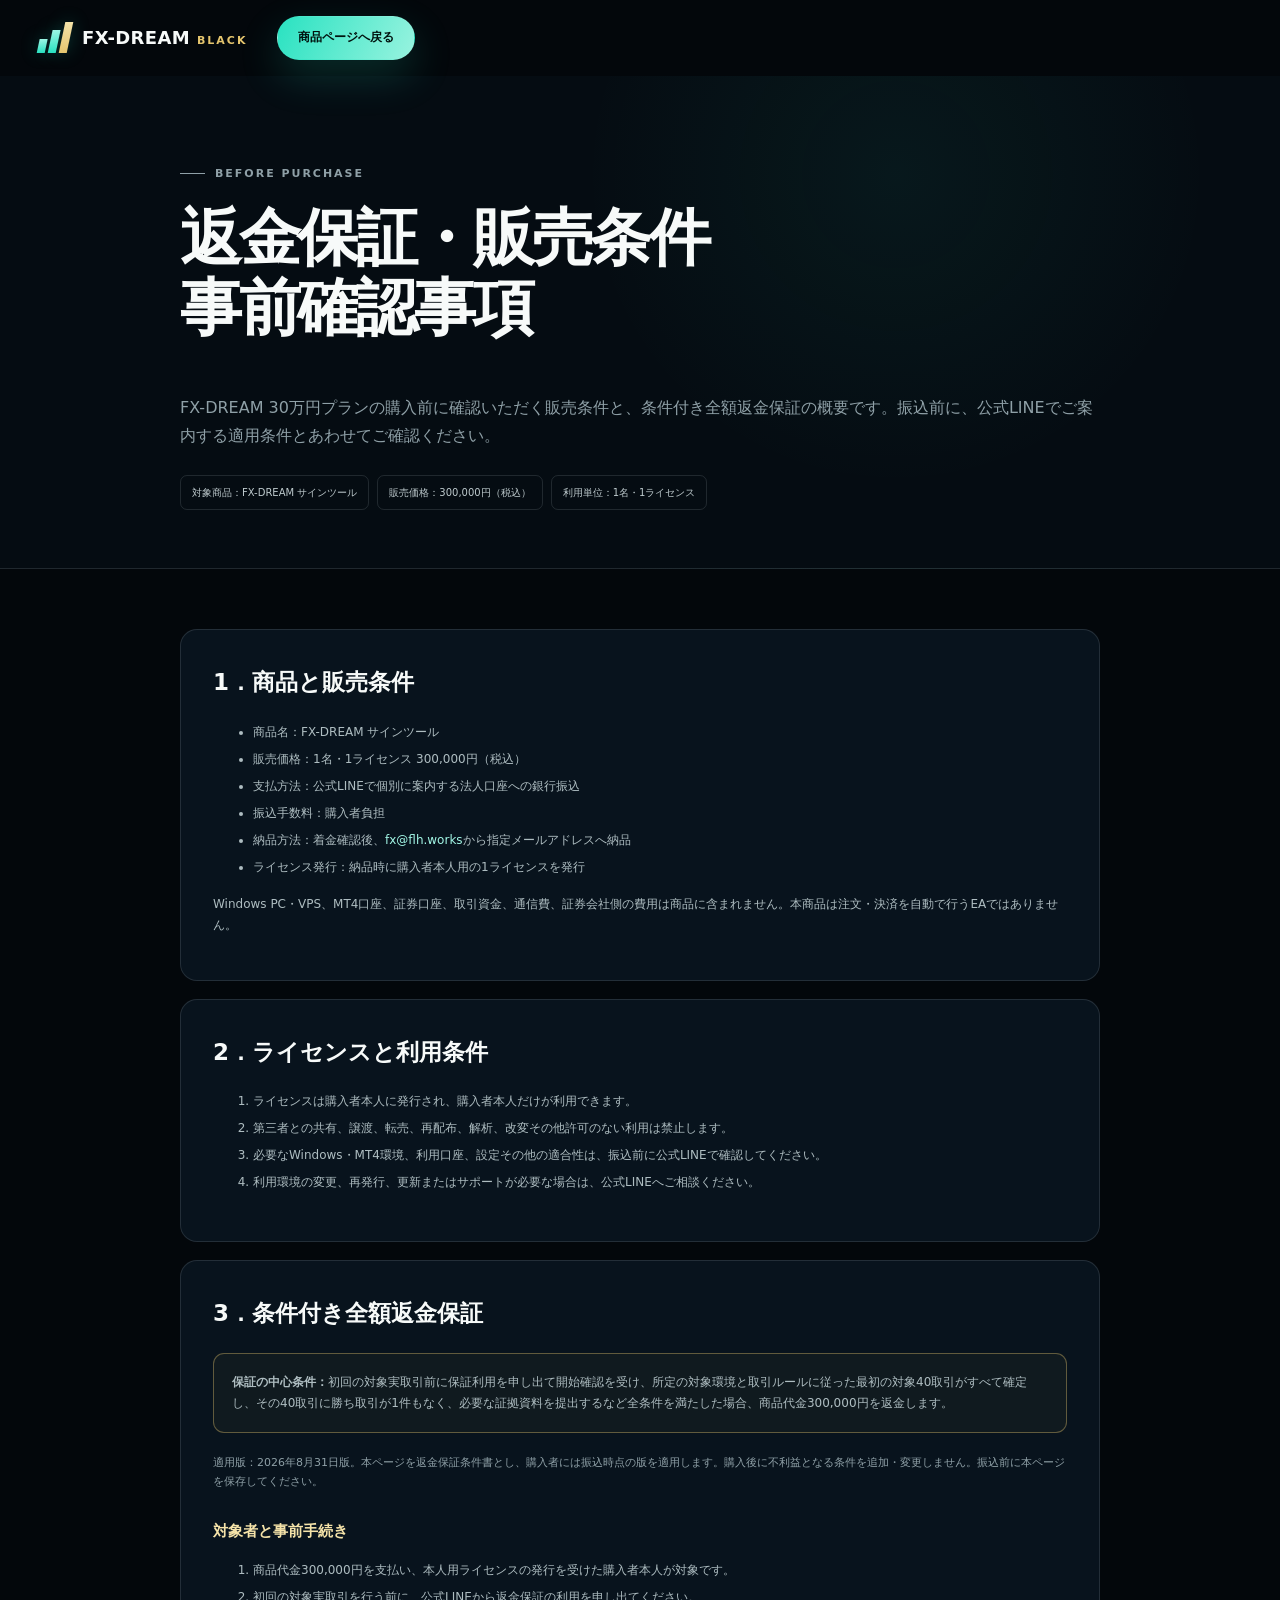
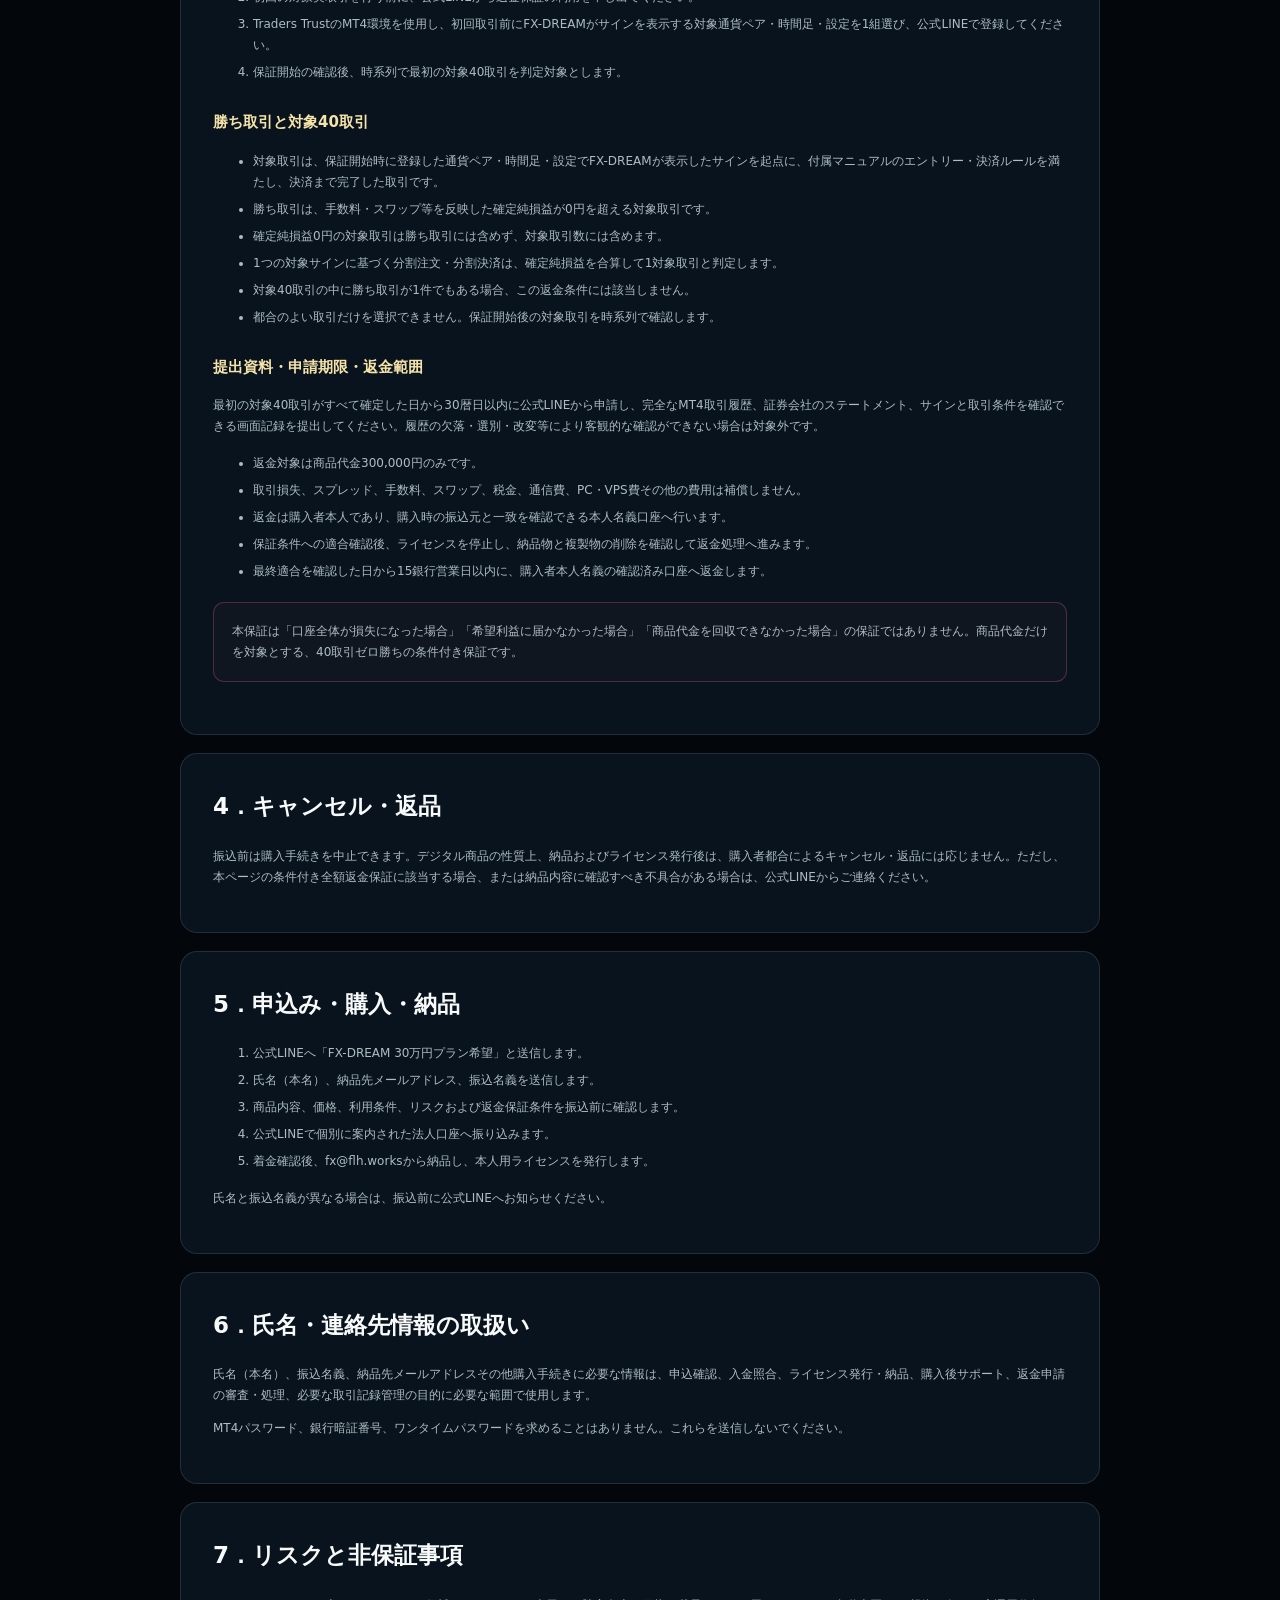
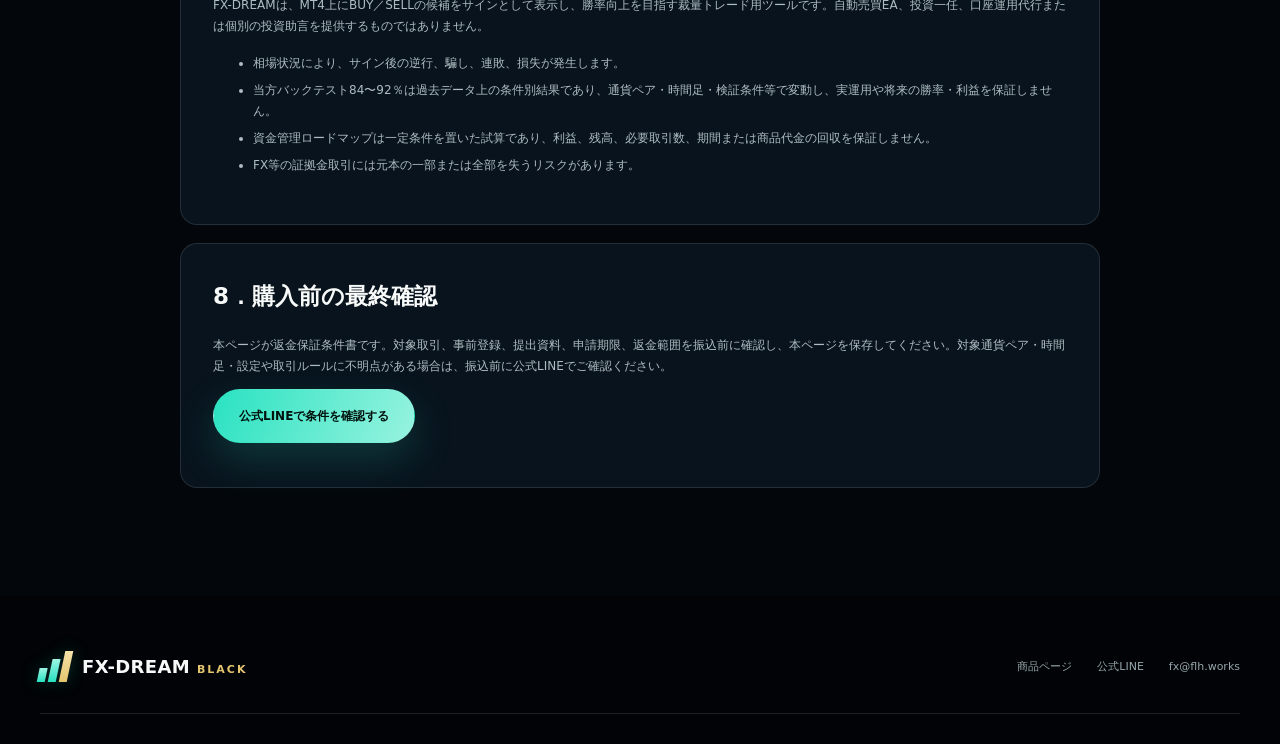
==== commit e09510df: "Polish sales message, privacy-safe roadmap, and purchase terms" ====
--- a/terms.html
+++ b/terms.html
@@ -7,10 +7,10 @@
   <meta name="description" content="FX-DREAM 30万円プランの販売条件、利用条件、条件付き全額返金保証、リスクおよび個人情報の取扱いに関する事前確認事項です。">
   <meta name="theme-color" content="#03070b">
   <title>返金保証・販売条件｜FX-DREAM BLACK</title>
-  <link rel="stylesheet" href="assets/css/styles.css?v=20260831-v7">
-  <script src="assets/js/main.js?v=20260831-v7" defer></script>
+  <link rel="stylesheet" href="assets/css/styles.css?v=20260831-v8">
+  <script src="assets/js/main.js?v=20260831-v8" defer></script>
 </head>
-<body>
+<body class="terms-page">
   <a class="skip-link" href="#main">本文へ移動</a>
   <header class="site-header is-scrolled" data-header>
     <div class="container header-inner">
@@ -57,19 +57,19 @@
         <article class="term-card">
           <h2>3．条件付き全額返金保証</h2>
           <div class="important-box"><p><strong>保証の中心条件：</strong>初回の対象実取引前に保証利用を申し出て開始確認を受け、所定の対象環境と取引ルールに従った最初の対象40取引がすべて確定し、その40取引に勝ち取引が1件もなく、必要な証拠資料を提出するなど全条件を満たした場合、商品代金300,000円を返金します。</p></div>
-          <p class="small muted">適用版：2026年8月31日版。対象通貨ペア・時間足・サイン・設定・取引ルール・提出資料は、振込前に保存可能な条件書として提示します。購入者には振込時点の版を適用し、購入後に不利益となる条件を追加・変更しません。</p>
+          <p class="small muted">適用版：2026年8月31日版。本ページを返金保証条件書とし、購入者には振込時点の版を適用します。購入後に不利益となる条件を追加・変更しません。振込前に本ページを保存してください。</p>
 
           <h3>対象者と事前手続き</h3>
           <ol>
             <li>商品代金300,000円を支払い、本人用ライセンスの発行を受けた購入者本人が対象です。</li>
             <li>初回の対象実取引を行う前に、公式LINEから返金保証の利用を申し出てください。</li>
-            <li>指定するTraders TrustのMT4環境、対象設定、開始条件および取引ルールを確認してください。</li>
+            <li>Traders TrustのMT4環境を使用し、初回取引前にFX-DREAMがサインを表示する対象通貨ペア・時間足・設定を1組選び、公式LINEで登録してください。</li>
             <li>保証開始の確認後、時系列で最初の対象40取引を判定対象とします。</li>
           </ol>
 
           <h3>勝ち取引と対象40取引</h3>
           <ul>
-            <li>対象取引は、購入前に提示する保証条件書の対象環境・サイン・設定・取引ルールを満たし、決済まで完了した取引です。</li>
+            <li>対象取引は、保証開始時に登録した通貨ペア・時間足・設定でFX-DREAMが表示したサインを起点に、付属マニュアルのエントリー・決済ルールを満たし、決済まで完了した取引です。</li>
             <li>勝ち取引は、手数料・スワップ等を反映した確定純損益が0円を超える対象取引です。</li>
             <li>確定純損益0円の対象取引は勝ち取引には含めず、対象取引数には含めます。</li>
             <li>1つの対象サインに基づく分割注文・分割決済は、確定純損益を合算して1対象取引と判定します。</li>
@@ -78,13 +78,13 @@
           </ul>
 
           <h3>提出資料・申請期限・返金範囲</h3>
-          <p>最初の対象40取引がすべて確定した日から30暦日以内に公式LINEから申請し、完全なMT4取引履歴、証券会社のステートメント、必要な画面記録その他、購入前に提示した資料を提出してください。履歴の欠落・選別・改変等により客観的な確認ができない場合は対象外です。</p>
+          <p>最初の対象40取引がすべて確定した日から30暦日以内に公式LINEから申請し、完全なMT4取引履歴、証券会社のステートメント、サインと取引条件を確認できる画面記録を提出してください。履歴の欠落・選別・改変等により客観的な確認ができない場合は対象外です。</p>
           <ul>
             <li>返金対象は商品代金300,000円のみです。</li>
             <li>取引損失、スプレッド、手数料、スワップ、税金、通信費、PC・VPS費その他の費用は補償しません。</li>
             <li>返金は購入者本人であり、購入時の振込元と一致を確認できる本人名義口座へ行います。</li>
             <li>保証条件への適合確認後、ライセンスを停止し、納品物と複製物の削除を確認して返金処理へ進みます。</li>
-            <li>最終適合を確認した日から15銀行営業日以内を目安に、返金予定日を公式LINEで案内します。</li>
+            <li>最終適合を確認した日から15銀行営業日以内に、購入者本人名義の確認済み口座へ返金します。</li>
           </ul>
           <div class="ng-box"><p>本保証は「口座全体が損失になった場合」「希望利益に届かなかった場合」「商品代金を回収できなかった場合」の保証ではありません。商品代金だけを対象とする、40取引ゼロ勝ちの条件付き保証です。</p></div>
         </article>
@@ -125,7 +125,7 @@
 
         <article class="term-card">
           <h2>8．購入前の最終確認</h2>
-          <p>返金保証の対象通貨ペア・時間足・サイン・設定・取引ルールと提出資料の具体的な形式は、購入前に公式LINEで保存可能な条件書として提示します。本ページとセットで確認し、不明点は振込前にご確認ください。振込時点の適用版は購入後も保持してください。</p>
+          <p>本ページが返金保証条件書です。対象取引、事前登録、提出資料、申請期限、返金範囲を振込前に確認し、本ページを保存してください。対象通貨ペア・時間足・設定や取引ルールに不明点がある場合は、振込前に公式LINEでご確認ください。</p>
           <p><a class="button button-primary" href="https://lin.ee/Pple6nd" target="_blank" rel="noopener noreferrer">公式LINEで条件を確認する</a></p>
         </article>
       </div>
--- a/assets/css/styles.css
+++ b/assets/css/styles.css
@@ -66,7 +66,7 @@
 .hero h1 { max-width: 600px; margin-bottom: 24px; color: var(--white); font-size: clamp(58px, 5.4vw, 78px); font-weight: 900; line-height: 1.03; letter-spacing: -.065em; }.hero h1 em { color: var(--gold-light); font-style: normal; text-shadow: 0 0 40px rgba(229,197,110,.13); }
 .hero-lead { max-width: 610px; margin-bottom: 28px; color: #c4d0d2; font-size: 16px; line-height: 1.9; }.hero-lead strong { color: var(--white); }
 .hero-tags { display: flex; flex-wrap: wrap; gap: 7px; margin: -10px 0 24px; }.hero-tags span { padding: 7px 10px; color: #bdd0d2; border: 1px solid var(--line); border-radius: 999px; background: rgba(255,255,255,.02); font-size: 10px; font-weight: 800; }
-.hero-actions { display: flex; align-items: center; gap: 24px; margin-bottom: 32px; }.hero-actions .button { min-width: 292px; }
+.hero-actions { display: flex; align-items: center; gap: 20px; margin-bottom: 32px; }.hero-actions .button { min-width: 315px; padding-inline: 21px; white-space: nowrap; font-size: 14px; }.hero-actions .text-button { flex: 0 0 auto; white-space: nowrap; }
 .hero-stats { display: grid; grid-template-columns: 1.35fr 1fr .85fr; border-block: 1px solid var(--line); }
 .hero-stats > div { display: flex; min-height: 122px; padding: 17px 17px 15px; flex-direction: column; justify-content: center; border-right: 1px solid var(--line); }.hero-stats > div:first-child { padding-left: 0; }.hero-stats > div:last-child { border-right: 0; }
 .hero-stats span { color: var(--muted); font-size: 10px; font-weight: 800; letter-spacing: .08em; }.hero-stats strong { color: var(--white); font: 850 clamp(28px, 3vw, 42px)/1.05 system-ui, sans-serif; letter-spacing: -.06em; }.hero-stats strong small { margin-left: 2px; font-size: .45em; font-weight: 800; letter-spacing: 0; }.hero-stats em { color: var(--gold); font-size: 10px; font-style: normal; font-weight: 800; }
@@ -78,7 +78,7 @@
 .live-dot { width: 7px; height: 7px; background: var(--cyan); border-radius: 50%; box-shadow: 0 0 12px var(--cyan); }
 .chart-stage { position: relative; aspect-ratio: 1477 / 950; overflow: hidden; }.chart-stage img { width: 100%; height: 100%; object-fit: contain; }
 .chart-shell-bottom { display: grid; grid-template-columns: repeat(3, 1fr); border-top: 1px solid var(--line); }.chart-shell-bottom span { padding: 13px 8px; color: #a6b6bb; border-right: 1px solid var(--line); font-size: 10px; font-weight: 700; text-align: center; }.chart-shell-bottom span:last-child { border-right: 0; }
-.signal-pin { position: absolute; z-index: 4; display: flex; align-items: center; gap: 8px; font: 900 9px/1 system-ui, sans-serif; letter-spacing: .12em; }.signal-pin i { display: block; width: 28px; height: 28px; border: 2px solid currentColor; border-radius: 50%; box-shadow: 0 0 0 9px color-mix(in srgb, currentColor 12%, transparent); animation: signal-pulse 2.3s ease-in-out infinite; }.signal-pin b { padding: 6px 8px; color: #020508; background: currentColor; border-radius: 4px; }.pin-buy { left: 9.2%; top: 63.5%; color: var(--cyan); }.pin-sell { left: 72%; top: 22.5%; color: var(--sell); }
+.signal-pin { position: absolute; z-index: 4; display: flex; align-items: center; gap: 8px; font: 900 9px/1 system-ui, sans-serif; letter-spacing: .12em; }.signal-pin i { display: block; width: 28px; height: 28px; border: 2px solid currentColor; border-radius: 50%; box-shadow: 0 0 0 9px color-mix(in srgb, currentColor 12%, transparent); animation: signal-pulse 2.3s ease-in-out infinite; }.signal-pin b { padding: 6px 8px; color: #020508; border-radius: 4px; }.pin-buy { left: 9.2%; top: 63.5%; color: var(--cyan); }.pin-buy b { background: var(--cyan); }.pin-sell { left: 72%; top: 22.5%; color: var(--sell); }.pin-sell b { background: var(--sell); }
 @keyframes signal-pulse { 50% { box-shadow: 0 0 0 15px color-mix(in srgb, currentColor 0%, transparent); } }
 .floating-proof { position: absolute; z-index: 5; right: -18px; bottom: 0; display: flex; width: 176px; height: 118px; padding: 18px; flex-direction: column; justify-content: center; border: 1px solid var(--line-gold); border-radius: 18px; background: linear-gradient(145deg, rgba(15,29,39,.98), rgba(4,10,15,.98)); box-shadow: var(--shadow); }.floating-proof span { color: var(--gold); font: 900 9px/1 system-ui, sans-serif; letter-spacing: .16em; }.floating-proof strong { margin: 5px 0 2px; color: var(--white); font: 900 36px/.95 system-ui, sans-serif; letter-spacing: -.06em; }.floating-proof strong small { color: var(--cyan); font-size: .45em; }.floating-proof em { color: var(--muted); font-size: 10px; font-style: normal; }
 .hero-bottom-line { position: absolute; bottom: 24px; left: 50%; z-index: 2; color: #65777d; font: 700 9px/1 system-ui, sans-serif; letter-spacing: .18em; transform: translateX(-50%); }.hero-bottom-line::after { display: block; width: 1px; height: 22px; margin: 9px auto -24px; background: var(--line-strong); content: ""; }
@@ -141,7 +141,7 @@
   :root { --header: 66px; }
   .container, .narrow { width: min(calc(100% - 34px), var(--container)); }
   .section { padding: 76px 0; }
-  .header-cta { display: none; }.menu-button { display: block; }
+  .header-cta { display: none; }.terms-page .header-cta { display: inline-flex; min-height: 40px; padding: 8px 14px; }.menu-button { display: block; }
   .mobile-nav { position: absolute; inset: var(--header) 0 auto; display: grid; max-height: 0; overflow: hidden; background: rgba(3,7,11,.97); transition: max-height .3s ease; }.mobile-nav.is-open { max-height: 440px; border-bottom: 1px solid var(--line); }.mobile-nav a { padding: 14px 24px; color: #cbd5d7; border-top: 1px solid var(--line); font-size: 13px; font-weight: 700; }
   .menu-button[aria-expanded="true"] span:first-child { transform: translateY(3px) rotate(45deg); }.menu-button[aria-expanded="true"] span:last-child { transform: translateY(-3px) rotate(-45deg); }
   .hero { min-height: auto; padding: calc(var(--header) + 45px) 0 72px; }.hero-layout { gap: 45px; }.hero h1 { font-size: clamp(50px, 10vw, 68px); }.hero-stats { grid-template-columns: 1.25fr 1fr 1fr; }
